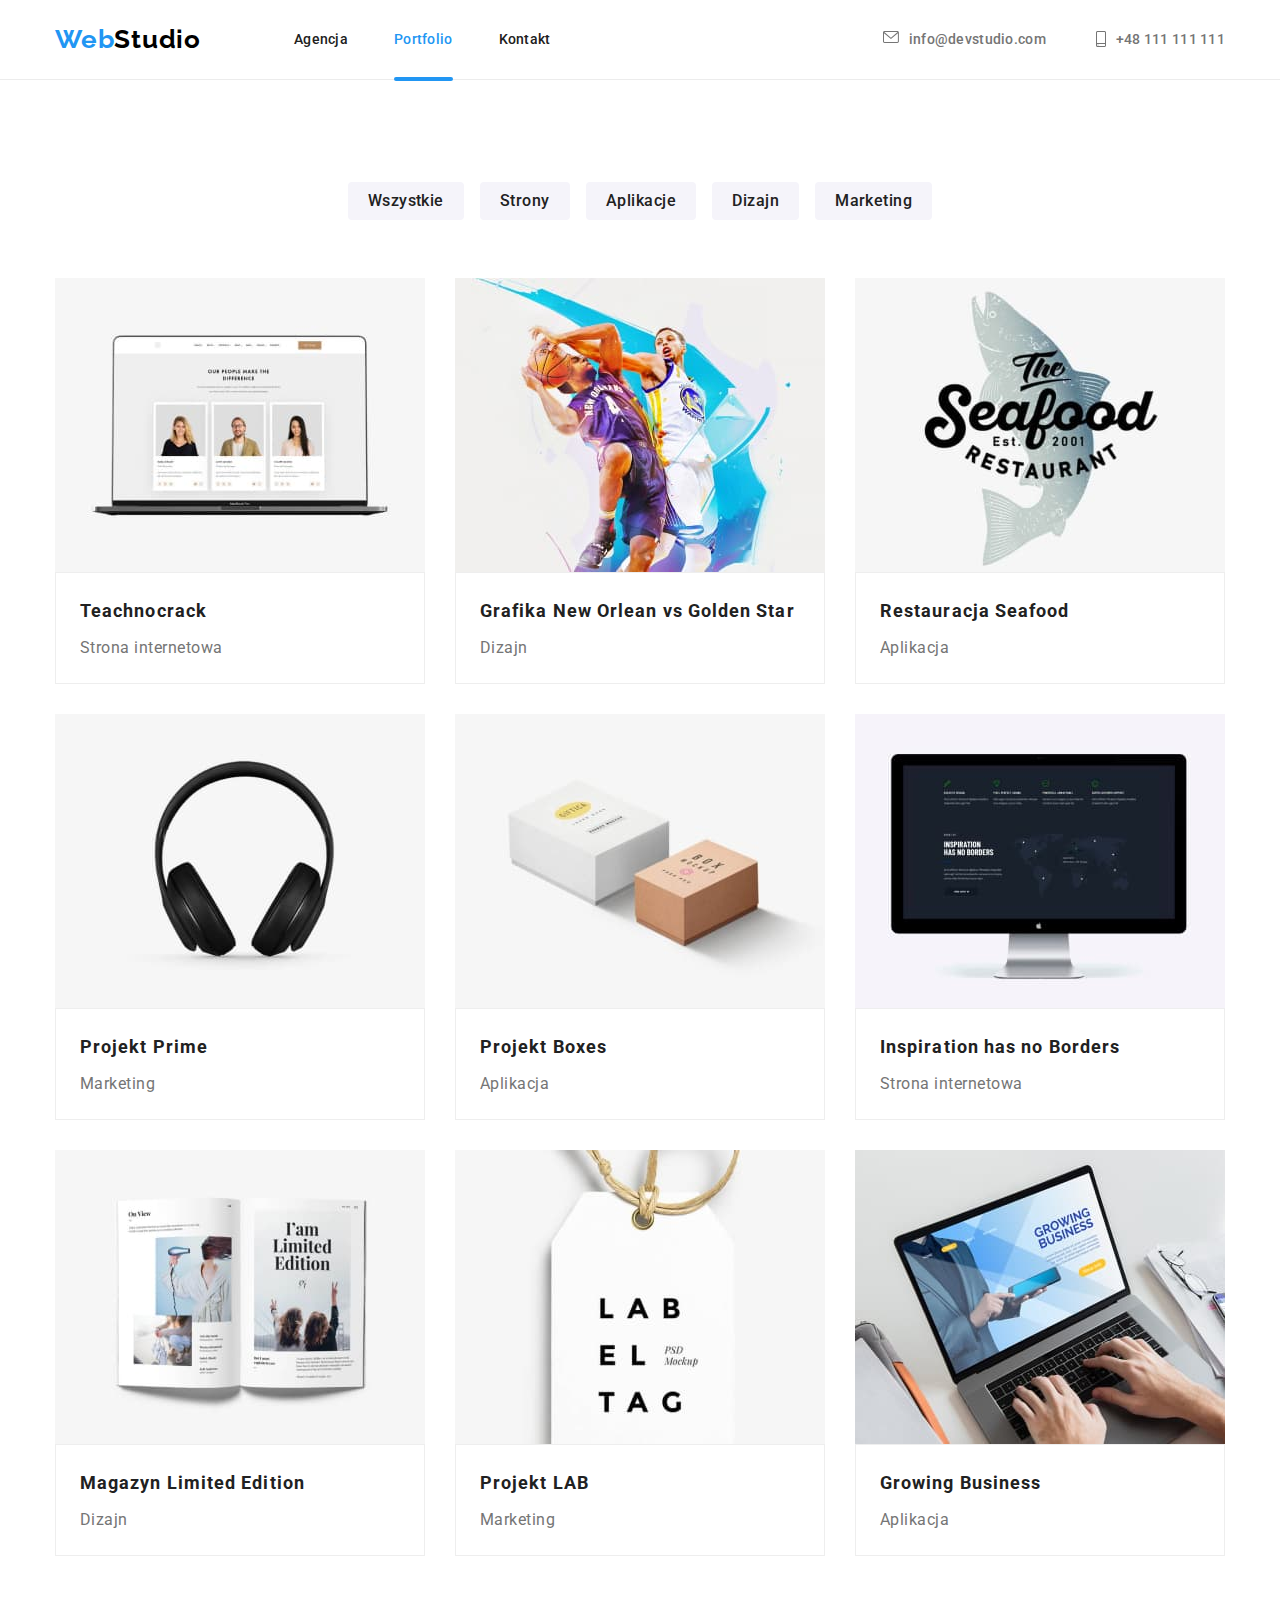
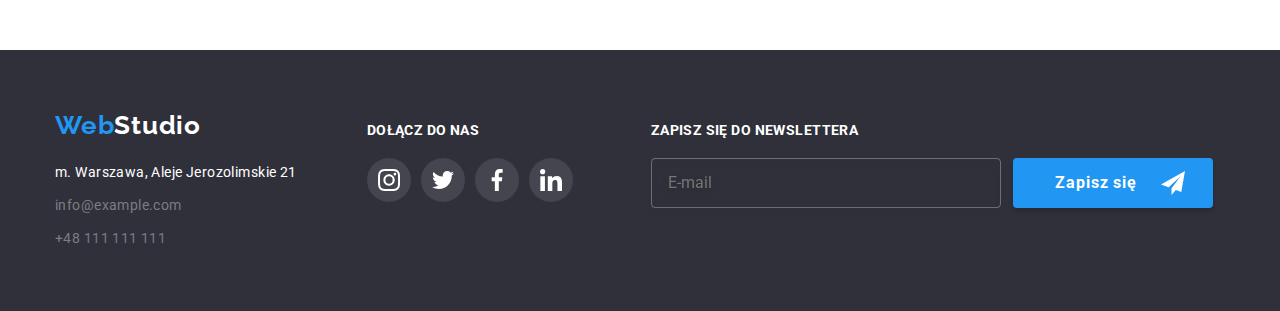
==== portfolio.html @ 4f7652ac "start" ====
<!DOCTYPE html>
<html lang="en">
	<head>
		<meta charset="UTF-8" />
		<meta http-equiv="X-UA-Compatible" content="IE=edge" />
		<meta name="viewport" content="width=device-width, initial-scale=1.0" />
		<link rel="preconnect" href="https://fonts.googleapis.com" />
		<link rel="preconnect" href="https://fonts.gstatic.com" crossorigin />

		<link
			rel="stylesheet"
			href="https://cdnjs.cloudflare.com/ajax/libs/modern-normalize/1.0.0/modern-normalize.min.css"
		/>
		<link
			href="https://fonts.googleapis.com/css2?family=Raleway:wght@700&family=Roboto:wght@400;500;700;900&display=swap"
			rel="stylesheet"
		/>
		<link rel="stylesheet" href="css/styles.css" />
		<title>Document</title>
	</head>
	<body>
		<header class="header_box">
			<div class="conteiner header__conteiner--flex">
				<a href="index.html" class="header__logo"><span>Web</span>Studio</a>
				<nav class="header__nav">
					<ul class="header__nav--list">
						<li>
							<a href="index.html" class="header__nav--link">Agencja</a>
						</li>
						<li>
							<a href="portfolio.html" class="header__nav--link active__page">Portfolio</a>
						</li>
						<li><a href="#" class="header__nav--link">Kontakt</a></li>
					</ul>
				</nav>
				<ul class="header__contact--list">
					<li>
						<a href="mailto:info@devstudio.com" class="header__contact--mail"
							><svg class="header__contact--mail_icon" width="16" height="12">
								<use href="./images/icons.svg#icon-envelope"></use></svg
							><span>info@devstudio.com</span></a
						>
					</li>
					<li>
						<a href="tel:+48111111111" class="header__contact--phone"
							><svg class="header__contact--phone_icon" width="10" height="16">
								<use href="./images/icons.svg#icon-smartphone"></use></svg
							><span>+48 111 111 111</span></a
						>
					</li>
				</ul>
			</div>
		</header>
		<main>
			<section class="portfolio__section section">
				<div class="conteiner">
					<ul class="portfolio__section__button--list">
						<li>
							<button type="button" class="portfolio__section--button">Wszystkie</button>
						</li>
						<li>
							<button type="button" class="portfolio__section--button">Strony</button>
						</li>
						<li>
							<button type="button" class="portfolio__section--button">Aplikacje</button>
						</li>
						<li>
							<button type="button" class="portfolio__section--button">Dizajn</button>
						</li>
						<li>
							<button type="button" class="portfolio__section--button">Marketing</button>
						</li>
					</ul>
					<ul class="portfolio__picture--list">
						<li>
							<figure class="portfolio__box--figure">
								<div class="imgg">
									<img
										src="images/portfolio-img1.jpg"
										height="294"
										width="370"
										alt="Strona internetowa na której możemy zobczyc zdjęcia trzech osób. Dwójkę dziewczyny i chłopaka"
									/>
									<div class="overlay">
										<p>
											Lorem ipsum dolor sit, amet consectetur adipisicing elit. Aut asperiores
											provident enim fugit nihil aliquid alias omnis tempore! Libero officiis
											sapiente unde officia mollitia quos recusandae ut! Veniam, velit harum.
										</p>
									</div>
								</div>
								<figcaption class="portfolio__box--figure_description">
									<h4>Teachnocrack</h4>
									<p>Strona internetowa</p>
								</figcaption>
							</figure>
						</li>
						<li>
							<figure class="portfolio__box--figure">
								<div class="imgg">
									<img
										src="images/portfolio-img2.jpg"
										height="294"
										width="370"
										alt="Dwuch zawodników NBA walczy o piłkę"
									/>
									<div class="overlay">
										<p>
											Lorem ipsum dolor sit, amet consectetur adipisicing elit. Aut asperiores
											provident enim fugit nihil aliquid alias omnis tempore! Libero officiis
											sapiente unde officia mollitia quos recusandae ut! Veniam, velit harum.
										</p>
									</div>
								</div>
								<figcaption class="portfolio__box--figure_description">
									<h4>Grafika New Orlean vs Golden Star</h4>
									<p>Dizajn</p>
								</figcaption>
							</figure>
						</li>
						<li>
							<figure class="portfolio__box--figure">
								<div class="imgg">
									<img
										src="images/portfolio-img3.jpg"
										height="294"
										width="370"
										alt="Logo The Seafood Restaurant na którym widziemy rybę"
									/>
									<div class="overlay">
										<p>
											Lorem ipsum dolor sit, amet consectetur adipisicing elit. Aut asperiores
											provident enim fugit nihil aliquid alias omnis tempore! Libero officiis
											sapiente unde officia mollitia quos recusandae ut! Veniam, velit harum.
										</p>
									</div>
								</div>
								<figcaption class="portfolio__box--figure_description">
									<h4>Restauracja Seafood</h4>
									<p>Aplikacja</p>
								</figcaption>
							</figure>
						</li>
						<li>
							<figure class="portfolio__box--figure">
								<div class="imgg">
									<img
										src="images/portfolio-img4.jpg"
										height="294"
										width="370"
										alt="Słuchawki nauszne koloru czarnego"
									/>
									<div class="overlay">
										<p>
											Lorem ipsum dolor sit, amet consectetur adipisicing elit. Aut asperiores
											provident enim fugit nihil aliquid alias omnis tempore! Libero officiis
											sapiente unde officia mollitia quos recusandae ut! Veniam, velit harum.
										</p>
									</div>
								</div>
								<figcaption class="portfolio__box--figure_description">
									<h4>Projekt Prime</h4>
									<p>Marketing</p>
								</figcaption>
							</figure>
						</li>
						<li>
							<figure class="portfolio__box--figure">
								<div class="imgg">
									<img
										src="images/portfolio-img5.jpg"
										height="294"
										width="370"
										alt="Dwa pudełka, jedno białe i większe drugie brązowe mniejsze"
									/>
									<div class="overlay">
										<p>
											Lorem ipsum dolor sit, amet consectetur adipisicing elit. Aut asperiores
											provident enim fugit nihil aliquid alias omnis tempore! Libero officiis
											sapiente unde officia mollitia quos recusandae ut! Veniam, velit harum.
										</p>
									</div>
								</div>
								<figcaption class="portfolio__box--figure_description">
									<h4>Projekt Boxes</h4>
									<p>Aplikacja</p>
								</figcaption>
							</figure>
						</li>
						<li>
							<figure class="portfolio__box--figure">
								<div class="imgg">
									<img
										src="images/portfolio-img6.jpg"
										height="294"
										width="370"
										alt="Monitor na którym widzimy wyświetloną stronę internetową "
									/>
									<div class="overlay">
										<p>
											Lorem ipsum dolor sit, amet consectetur adipisicing elit. Aut asperiores
											provident enim fugit nihil aliquid alias omnis tempore! Libero officiis
											sapiente unde officia mollitia quos recusandae ut! Veniam, velit harum.
										</p>
									</div>
								</div>
								<figcaption class="portfolio__box--figure_description">
									<h4>Inspiration has no Borders</h4>
									<p>Strona internetowa</p>
								</figcaption>
							</figure>
						</li>
						<li>
							<figure class="portfolio__box--figure">
								<div class="imgg">
									<img
										src="images/portfolio-img7.jpg"
										height="294"
										width="370"
										alt="Magazyn Limit Edition "
									/>
									<div class="overlay">
										<p>
											Lorem ipsum dolor sit, amet consectetur adipisicing elit. Aut asperiores
											provident enim fugit nihil aliquid alias omnis tempore! Libero officiis
											sapiente unde officia mollitia quos recusandae ut! Veniam, velit harum.
										</p>
									</div>
								</div>
								<figcaption class="portfolio__box--figure_description">
									<h4>Magazyn Limited Edition</h4>
									<p>Dizajn</p>
								</figcaption>
							</figure>
						</li>
						<li>
							<figure class="portfolio__box--figure">
								<div class="imgg">
									<img
										src="images/portfolio-img8.jpg"
										height="294"
										width="370"
										alt="Pszywieszka koloru białego z napisem L A B E L T A G"
									/>
									<div class="overlay">
										<p>
											Lorem ipsum dolor sit, amet consectetur adipisicing elit. Aut asperiores
											provident enim fugit nihil aliquid alias omnis tempore! Libero officiis
											sapiente unde officia mollitia quos recusandae ut! Veniam, velit harum.
										</p>
									</div>
								</div>
								<figcaption class="portfolio__box--figure_description">
									<h4>Projekt LAB</h4>
									<p>Marketing</p>
								</figcaption>
							</figure>
						</li>
						<li>
							<figure class="portfolio__box--figure">
								<div class="imgg">
									<img
										src="images/portfolio-img9.jpg"
										height="294"
										width="370"
										alt="Laptop z wyswietloną stroną GROWING BUSINESS"
									/>
									<div class="overlay">
										<p>
											Lorem ipsum dolor sit, amet consectetur adipisicing elit. Aut asperiores
											provident enim fugit nihil aliquid alias omnis tempore! Libero officiis
											sapiente unde officia mollitia quos recusandae ut! Veniam, velit harum.
										</p>
									</div>
								</div>
								<figcaption class="portfolio__box--figure_description">
									<h4>Growing Business</h4>
									<p>Aplikacja</p>
								</figcaption>
							</figure>
						</li>
					</ul>
				</div>
			</section>
		</main>
		<footer class="footer--box">
			<div class="conteiner footer_flex">
				<div>
					<h3 class="footer--heading"><span>Web</span>Studio</h3>
					<address class="footer--address">m. Warszawa, Aleje Jerozolimskie 21</address>
					<ul class="footer--list">
						<li>
							<a href="mailto:info@example.com" class="footer__contact--mail">info@example.com</a>
						</li>
						<li>
							<a href="tel:+48111111111" class="footer__contact--phone">+48 111 111 111</a>
						</li>
					</ul>
				</div>
				<div class="footer__social_media--box">
					<h3 class="footer__social_media--heading">Dołącz do nas</h3>
					<ul class="footer__social_media--list">
						<li>
							<a
								class="footer__social_media--link"
								href="https://www.instagram.com/"
								target="_blank"
								><svg width="44" height="44">
									<circle class="footer__social_media--circle" r="22" cx="22" cy="22" />
									<use
										class="footer__social_media--icon"
										width="22"
										height="22"
										x="11"
										y="11"
										href="./images/icons.svg#icon-instagram-2"
									></use>
								</svg>
							</a>
						</li>
						<li>
							<a class="footer__social_media--link" href="https://twitter.com/" target="_blank">
								<svg width="44" height="44">
									<circle class="footer__social_media--circle" r="22" cx="22" cy="22" />
									<use
										class="footer__social_media--icon"
										width="22"
										height="22"
										x="11"
										y="11"
										href="./images/icons.svg#icon-twitter-1"
									></use>
								</svg>
							</a>
						</li>
						<li>
							<a class="footer__social_media--link" href="https://facebook.com/" target="_blank">
								<svg width="44" height="44">
									<circle class="footer__social_media--circle" r="22" cx="22" cy="22" />
									<use
										class="footer__social_media--icon"
										width="22"
										height="22"
										x="11"
										y="11"
										href="./images/icons.svg#icon-facebook-1"
									></use>
								</svg>
							</a>
						</li>
						<li>
							<a
								class="footer__social_media--link"
								href="https://www.linkedin.com/"
								target="_blank"
							>
								<svg width="44" height="44">
									<circle class="footer__social_media--circle" r="22" cx="22" cy="22" />
									<use
										class="footer__social_media--icon"
										width="22"
										height="22"
										x="11"
										y="11"
										href="./images/icons.svg#icon-linkedin-1"
									></use>
								</svg>
							</a>
						</li>
					</ul>
				</div>
				<div class="footer__newsletter">
					<h3 class="footer__newsletter--heading">Zapisz się do newslettera</h3>
					<form class="footer__newsletter--form">
						<input
							class="footer__newsletter--email"
							type="email"
							name="email"
							placeholder="E-mail"
						/>
						<button class="footer__newsletter--button">
							<span>Zapisz się</span>
							<svg class="footer__newsletter--svg" width="24" height="24">
								<use href="./images/icons.svg#icon-send"></use>
							</svg>
						</button>
					</form>
				</div>
			</div>
		</footer>
		<script src="./js/modal.js"></script>
	</body>
</html>
---- css/styles.css ----
:root {
	--brand-color: #e5e5e5;
	--secondary-brand-color: #2f303a;

	--color-hover: #2196f3;

	--text-color: #ffffff;
	--secoundary-text-color: #212121;
	--third-text-color: #757575;
}

body {
	background-color: #fff;
	font-family: "Roboto", sans-serif;
	font-style: normal;
	font-weight: 400;
}
img {
	display: block;
}
* {
	box-sizing: border-box;
	margin: 0;
	padding: 0;
}

.conteiner {
	padding: 0 15px;
	width: 1200px;
}
.section {
	padding-top: 94px;
	padding-bottom: 94px;
}
/* Modal BOX */
.backdrop {
	position: fixed;
	top: 0px;
	left: 0px;
	width: 100%;
	height: 100%;
	background-color: rgba(0, 0, 0, 0.2);
	display: flex;
	justify-content: center;
	align-items: center;
	opacity: 1;
	transition-property: opacity, visibility;
	transition-duration: 2s;
	visibility: visible;
}
.is-hidden {
	pointer-events: none;
	visibility: hidden;
	transition-property: visibility, opacity, pointer-events;
	opacity: 0;
}
.is-hidden > div {
	transform: scale(0);
	transition-property: transform;
	transition-duration: 2s;
}
.modal {
	position: relative;
	width: 528px;
	height: 581px;
	background: #ffffff;
	box-shadow: 0px 1px 3px rgba(0, 0, 0, 0.12), 0px 1px 1px rgba(0, 0, 0, 0.14),
		0px 2px 1px rgba(0, 0, 0, 0.2);
	border-radius: 4px;
	transform: scale(1);
	opacity: 1;
	transition-property: opacity, transform;
	transition-duration: 2s;
}
.close-btn {
	top: 8px;
	right: 8px;
	position: absolute;
	width: 30px;
	height: 30px;
	box-sizing: border-box;
	background: #ffffff;
	border: 1px solid rgba(0, 0, 0, 0.1);
	border-radius: 50%;
	display: flex;
	justify-content: center;
	align-items: center;
	cursor: pointer;
}
.close-btn:hover{
	background:rgba(0, 0, 0, 0.1);
}
.close-btn:focus{
	background:rgba(0, 0, 0, 0.1);
}
.modal__box {
	position: relative;
	margin-top: 40px;
	margin-left: 40px;
	margin-right: 40px;
}
.modal__box > h3 {
	font-weight: 700;
	font-size: 20px;
	line-height: 1.15;
	text-align: center;
	letter-spacing: 0.03em;
	color: var(--secoundary-text-color);
}
.modal__box--form div {
	margin-top: 28px;
	position: relative;
}

.modal__box--form div label {
	position: absolute;
	top: -16px;
	font-size: 12px;
	line-height: 1.15;
	letter-spacing: 0.01em;
	color: var(--third-text-color);
}

.modal__box--form div svg {
	position: absolute;
	top: 11px;
	left: 13px;
	width: 18px;
	height: 18px;
	transition-duration: 250ms;
	transition-timing-function: cubic-bezier(0.4, 0, 0.2, 1);
	transition-property: fill;
}

.modal__box--form div input {
	width: 448px;
	height: 40px;
	padding-left: 40px;
	border: 1px solid rgba(33, 33, 33, 0.2);
	border-radius: 4px;
	transition-duration: 250ms;
	transition-timing-function: cubic-bezier(0.4, 0, 0.2, 1);
	transition-property: border;
}
.modal__box--form div textarea {
	width: 448px;
	height: 120px;
	border: 1px solid rgba(33, 33, 33, 0.2);
	border-radius: 4px;
	padding: 12px 16px;
	transition-duration: 250ms;
	transition-timing-function: cubic-bezier(0.4, 0, 0.2, 1);
	transition-property: border;
	resize: none;
}
.modal__box--form div textarea:hover {
	border: 1px solid var(--color-hover);
}
.modal__box--form div textarea:focus {
	border: 1px solid var(--color-hover);
}
.modal__box--form div textarea::placeholder {
	font-size: 12px;
	line-height: 1.15;
	letter-spacing: 0.01em;
	color: rgba(117, 117, 117, 0.5);
}

.modal__box--form div input:focus {
	border: 1px solid var(--color-hover);
}
.modal__box--form div input:focus + .modal__box--form-picture {
	fill: var(--color-hover);
}
.modal__box--form div input:hover {
	border: 1px solid var(--color-hover);
}
.modal__box--form div input:hover + .modal__box--form-picture {
	fill: var(--color-hover);
}
.modal__box--form button {
	margin: 30px auto 0px;

	width: 200px;
	height: 50px;
	background: var(--color-hover);
	box-shadow: 0px 4px 4px rgba(0, 0, 0, 0.15);
	border-radius: 4px;
	border: 0px;
	font-weight: 700;
	font-size: 16px;
	line-height: 1.875;
	display: flex;
	justify-content: center;
	align-items: center;
	letter-spacing: 0.06em;
	color: var(--text-color);
	cursor: pointer;
	transition-duration: 250ms;
	transition-timing-function: cubic-bezier(0.4, 0, 0.2, 1);
	transition-property: background;
}
.modal__box--form button:hover{
	background:rgba(0, 0, 0, 0.6);
}
.modal__box--form button:focus{
	background:rgba(0, 0, 0, 0.6);
}

.custom-checkbox {
	position: relative;
	display: flex;
	align-items: center;
	font-size: 14px;
	line-height: 1.71;
	letter-spacing: 0.03em;
	color: var(--third-text-color);
	margin-left: 12px;
	margin-right: 12px;
	letter-spacing: 0.03em;
	margin-top: 20px;
}
.custom-checkbox a {
	color: var(--color-hover);
	letter-spacing: 0.03em;
}
.custom-checkbox input[type="checkbox"] {
	appearance: none;
	background: #fff;
	margin: 0px;
	border: 2px solid rgba(33, 33, 33, 0.2);
	width: 16px;
	height: 16px;
	border-radius: 4px;
	margin-right: 7px;
	transition-duration: 250ms;
	transition-timing-function: cubic-bezier(0.4, 0, 0.2, 1);
	transition-property: background, border;
}
.custom-checkbox svg {
	position: absolute;
	left: 1px;
	top: 5px;
	opacity: 0;
	fill: #fff;
}
.custom-checkbox input[type="checkbox"]:checked + svg {
	opacity: 1;
}
.custom-checkbox input[type="checkbox"]:checked {
	background: var(--color-hover);
	border: 2px solid var(--color-hover);
}

/* ************************************* */
.header_box {
	background-color: #ffffff;
	display: flex;
	justify-content: center;
	height: 80px;
	border-bottom: 1px solid #ececec;
}
.header__conteiner--flex {
	display: flex;
	align-items: center;
	padding: 15px;
}

.header__logo {
	font-family: "Raleway";
	text-decoration: none;
	font-weight: 700;
	font-size: 26px;
	line-height: 1.2;
	letter-spacing: 0.03em;
	color: #000000;
	display: block;
	padding-right: 93px;
}
.header__logo span {
	color: #2196f3;
}
.header__nav--list {
	list-style: none;
	display: flex;
}

.header__nav--link {
	text-decoration: none;
	font-weight: 500;
	font-size: 14px;
	line-height: 1.15;
	letter-spacing: 0.02em;
	color: var(--secoundary-text-color);
	display: block;
	position: relative;
	transition-duration: 250ms;
	transition-timing-function: cubic-bezier(0.4, 0, 0.2, 1);
	transition-property: color;
}

.header__nav--list li:not(:last-child) {
	padding-right: 46px;
}
.header__nav--link:hover {
	color: var(--color-hover);
}
.header__nav--link:focus {
	color: var(--color-hover);
}
.active__page {
	color: var(--color-hover);
}
.active__page::after {
	position: absolute;
	content: "";
	width: 100%;
	height: 4px;
	background: var(--color-hover);
	border-radius: 2px;
	bottom: -33px;
	right: 0px;
}
.header__contact--list {
	list-style: none;
	display: flex;
	align-items: center;
	margin-left: auto;
}

.header__contact--mail {
	text-decoration: none;
	font-weight: 500;
	font-size: 14px;
	line-height: 1.15;
	letter-spacing: 0.02em;
	color: var(--third-text-color);
	fill: var(--third-text-color);
	display: block;
	display: flex;
	transition-duration: 250ms;
	transition-timing-function: cubic-bezier(0.4, 0, 0.2, 1);
	transition-property: color, fill;
}
.header__contact--phone {
	text-decoration: none;
	font-weight: 500;
	font-size: 14px;
	line-height: 1.15;
	letter-spacing: 0.02em;
	color: var(--third-text-color);
	fill: var(--third-text-color);
	display: flex;
	transition-duration: 250ms;
	transition-timing-function: cubic-bezier(0.4, 0, 0.2, 1);
	transition-property: color, fill;
}
.header__contact--phone svg:not(:last-child) {
	margin-right: 10px;
}
.header__contact--mail svg:not(:last-child) {
	margin-right: 10px;
}

.header__contact--list li:not(:last-child) {
	padding-right: 50px;
}
.header__contact--mail:hover,
.header__contact--mail:focus {
	color: var(--color-hover);
	fill: var(--color-hover);
}
.header__contact--phone:focus,
.header__contact--phone:hover {
	color: var(--color-hover);
	fill: var(--color-hover);
}

.section__effective_solutions {
	background-image: linear-gradient(0deg, rgba(47, 48, 58, 0.4) 0%, rgba(47, 48, 58, 0.4) 100%),
		url("../images/z.jpg");
	display: flex;
	height: 600px;
	justify-content: center;
	align-items: center;
	max-width: 1600px;
	background-size: auto;
	margin: 0 auto;
}

.section__effective_solutions--title {
	font-weight: 900;
	font-size: 44px;
	line-height: 1.36;
	text-align: center;
	letter-spacing: 0.06em;
	text-transform: uppercase;
	color: var(--text-color);

	width: 696px;
	height: 120px;
	margin: 0px auto 30px;
}
.section__effective_solutions--button {
	background: #2196f3;
	box-shadow: 0px 4px 4px rgba(0, 0, 0, 0.15);
	border-radius: 4px;
	border-width: 0px;
	cursor: pointer;
	font-family: "Roboto", sans-serif;

	/* text in box style */
	color: var(--text-color);
	font-weight: 700;
	font-size: 16px;
	line-height: 1.88;
	display: flex;
	align-items: center;
	text-align: center;
	letter-spacing: 0.06em;
	margin: 0 auto;
	padding: 10px 41px;

	transition-duration: 250ms;
	transition-timing-function: cubic-bezier(0.4, 0, 0.2, 1);
	transition-property: color, background;
}
.section__effective_solutions--button:hover {
	background: #ffffff;
	color: var(--secoundary-text-color);
}
.section__effective_solutions--button:focus {
	background: #ffffff;
	color: var(--secoundary-text-color);
}
.section__effective_solutions--button:active {
	/* opacity: 0.5; */
}
.section__loremipsum {
	display: flex;
	justify-content: center;
}
.section__loremipsum--list {
	list-style: none;
	display: flex;
	height: 100%;
}
.section__loremipsum--list li:not(:last-child) {
	padding-right: 30px;
}
.section__loremipsum--heading {
	font-weight: 700;
	font-size: 14px;
	line-height: 1.15;
	letter-spacing: 0.03em;
	text-transform: uppercase;
	color: var(--secoundary-text-color);
}
.section__loremipsum--paragraph {
	font-size: 14px;
	line-height: 1.71;
	letter-spacing: 0.03em;
	color: var(--third-text-color);
}
.section__loremipsum--image_box {
	background-color: #f5f4fa;
	border-radius: 4px;
	margin-bottom: 30px;
}
.section__loremipsum--list svg {
	margin: 25px 100px;
}
.section__job {
	display: flex;
	padding-top: 0px;
	height: 100%;
	justify-content: center;
}
.section__job--list {
	list-style: none;
	display: flex;
	justify-content: space-between;
}
.section__job--list li:not(:last-child) {
	padding-right: 30px;
}
.section__job--list_item {
	position: relative;
}
.section__job--item_box {
	position: absolute;
	bottom: 0px;
	width: 370px;
	height: 70px;
	background: rgba(47, 48, 58, 0.8);
	font-weight: 700;
	font-size: 14px;
	line-height: 1, 15;
	text-align: center;
	letter-spacing: 0.03em;
	text-transform: uppercase;
	color: var(--text-color);
	display: flex;
	justify-content: center;
	align-items: center;
}
.section__job--heading {
	font-weight: 700;
	font-size: 36px;
	line-height: 1.16;
	text-align: center;
	letter-spacing: 0.03em;
	color: var(--secoundary-text-color);
	padding-bottom: 50px;
}
.section__team {
	background-color: #f5f4fa;
	display: flex;
	justify-content: center;
}
.section__team--list > li:not(:last-child) {
	padding-right: 30px;
}
.section__team--list {
	list-style: none;
	display: flex;
	justify-content: space-between;
}
.section__team--heading {
	font-weight: 700;
	font-size: 36px;
	line-height: 1.16;
	text-align: center;
	letter-spacing: 0.03em;
	color: var(--secoundary-text-color);
	padding-bottom: 50px;
}
.section__team--figure {
	background: #ffffff;
	/* material shadow v1 */
	box-shadow: 0px 1px 3px rgba(0, 0, 0, 0.12), 0px 1px 1px rgba(0, 0, 0, 0.14),
		0px 2px 1px rgba(0, 0, 0, 0.2);
	border-radius: 0px 0px 4px 4px;
	justify-content: center;
}

.section__team--figure_description {
	font-size: 16px;
	line-height: 1.18;
	text-align: center;
	letter-spacing: 0.03em;
}
.section__team--figure_description h4 {
	font-weight: 500;
	color: var(--secoundary-text-color);
	padding-top: 30px;
	padding-bottom: 10px;
}
.section__team--figure_description p {
	color: var(--third-text-color);
	margin-bottom: 16px;
}
.section__team--social_media {
	display: flex;
	justify-content: space-between;
	list-style: none;
	padding: 0px 32px 30px;
}
.section__team--social_media_link svg circle {
	transition-duration: 250ms;
	transition-timing-function: cubic-bezier(0.4, 0, 0.2, 1);
	transition-property: fill;
}
.section__team--social_media_link svg use {
	transition-duration: 250ms;
	transition-timing-function: cubic-bezier(0.4, 0, 0.2, 1);
	transition-property: fill;
}
.section__team--social_media_link:hover svg circle {
	fill: var(--color-hover);
}
.section__team--social_media_link:focus svg circle {
	fill: var(--color-hover);
}
.section__team--social_media_link:hover svg use {
	fill: var(--text-color);
}
.section__team--social_media_link:focus svg use {
	fill: var(--text-color);
}
.section__team--social_media_circle {
	fill: #ffffff;
}
.section__team--social_media_icon {
	fill: #afb1b8;
}
.section__customers {
	display: flex;
	justify-content: center;
}
.section__customers--img {
	width: 172px;
	height: 92px;
	fill: #afb1b8;
	border: 1px solid #afb1b8;
	border-radius: 4px;
	display: flex;
	justify-content: center;
	align-items: center;
	transition-duration: 250ms;
	transition-timing-function: cubic-bezier(0.4, 0, 0.2, 1);
	transition-property: border, border-radius, fill;
}
.section__customers--img:hover {
	border: 1px solid var(--color-hover);
	border-radius: 4px;
	fill: var(--color-hover);
}

.section__customers--img:focus {
	border: 1px solid var(--color-hover);
	border-radius: 4px;
	fill: var(--color-hover);
}
.section__customers--list_item:not(:last-child) {
	margin-right: 26px;
}

.section__customers--heading {
	font-weight: 700;
	font-size: 36px;
	line-height: 1.16;
	text-align: center;
	letter-spacing: 0.03em;
	margin-bottom: 50px;
}
.section__customers--list {
	list-style: none;
	display: flex;
	justify-content: space-between;
}
.footer--box {
	background-color: var(--secondary-brand-color);
	display: flex;
	justify-content: center;
	padding: 60px 0 60px;
}
.footer--heading {
	font-family: "Raleway";
	font-weight: 700;
	font-size: 26px;
	line-height: 1.2;
	letter-spacing: 0.03em;
	color: #ffffff;
	padding-bottom: 20px;
}
.footer--heading span {
	color: #2196f3;
}
.footer--address {
	font-size: 14px;
	line-height: 1.71;
	letter-spacing: 0.03em;
	color: #ffffff;
	padding-bottom: 9px;
	font-style: normal;
}
.footer--list {
	list-style: none;
}
.footer--list li:not(:last-child) {
	padding-bottom: 9px;
}
.footer__contact--mail,
.footer__contact--phone {
	text-decoration: none;
	font-size: 14px;
	line-height: 1.71;
	letter-spacing: 0.03em;
	color: #ffffff60;
	transition-duration: 250ms;
	transition-timing-function: cubic-bezier(0.4, 0, 0.2, 1);
	transition-property: color;
}
.footer__contact--mail:hover,
.footer__contact--phone:hover {
	color: var(--color-hover);
}
.footer__contact--mail:focus,
.footer__contact--phone:focus {
	color: var(--color-hover);
}
.footer__social_media--box {
	width: 206px;
	height: 80px;

	margin-left: 70px;
}
.footer__social_media--heading {
	font-weight: 700;
	font-size: 14px;
	line-height: 1, 15;
	letter-spacing: 0.03em;
	text-transform: uppercase;
	color: var(--text-color);
	margin-top: 12px;
	margin-bottom: 20px;
}
.footer__social_media--list {
	display: flex;
	justify-content: space-between;
	list-style: none;
}

.footer__social_media--link svg circle {
	transition-duration: 250ms;
	transition-timing-function: cubic-bezier(0.4, 0, 0.2, 1);
	transition-property: fill;
}
.footer__social_media--link:hover svg circle {
	fill: var(--color-hover);
}
.footer__social_media--link:focus svg circle {
	fill: var(--color-hover);
}
.footer__social_media--circle {
	fill: #ffffff1a;
}
.footer__social_media--icon {
	fill: #ffffff;
}
.portfolio__section {
	display: flex;
	justify-content: center;
}
.footer__newsletter {
	margin-left: 78px;
}
.footer__newsletter--heading {
	font-weight: 700;
	font-size: 14px;
	line-height: 1.15;
	letter-spacing: 0.03em;
	text-transform: uppercase;
	color: var(--text-color);
	margin-top: 12px;
	margin-bottom: 20px;
}
.footer__newsletter--form {
	height: 50px;
	display: flex;
	justify-content: center;
	align-items: center;
}
.footer__newsletter--email {
	width: 350px;
	height: auto;
	border: 1px solid rgba(255, 255, 255, 0.3);
	filter: drop-shadow(0px 4px 4px rgba(0, 0, 0, 0.15));
	border-radius: 4px;
	background-color: transparent;
	color: var(--text-color);
	padding: 15px 16px;
	margin-right: 12px;
}
.footer__newsletter--email:hover{
	border: 1px solid var(--color-hover);
}
.footer__newsletter--email:focus{
	border: 1px solid var(--color-hover);
}
.footer__newsletter--button {
	width: 200px;
	height: 50px;
	background: #2196f3;
	box-shadow: 0px 4px 4px rgba(0, 0, 0, 0.15);
	border-radius: 4px;
	font-weight: 700;
	font-size: 16px;
	line-height: 1.87;
	align-items: center;
	text-align: center;
	letter-spacing: 0.06em;
	color: var(--text-color);
	border-width: 0px;
	display: flex;
	align-items: center;
	transition-duration: 250ms;
	transition-timing-function: cubic-bezier(0.4, 0, 0.2, 1);
	transition-property: color, background;
	cursor: pointer;
}
.footer__newsletter--button:hover {
	background: #ffffff;
	color: var(--secoundary-text-color);
}
.footer__newsletter--button:hover svg {
	fill: var(--secoundary-text-color);
}
.footer__newsletter--button:focus {
	background: #ffffff;
	color: var(--secoundary-text-color);
}
.footer__newsletter--button:focus svg {
	fill: var(--secoundary-text-color);
}
.footer__newsletter--button span {
	height: 24px;
	justify-content: center;
	align-items: center;
	display: flex;
	margin-left: 42px;
	font-size: 16px;
	line-height: 1.87;
	letter-spacing: 0.06em;
}
.footer__newsletter--svg {
	fill: #fff;
	margin: auto 0 auto 24px;
	transition-duration: 250ms;
	transition-timing-function: cubic-bezier(0.4, 0, 0.2, 1);
	transition-property: fill;
}

.portfolio__section__button--list {
	display: flex;
	list-style: none;
	justify-content: center;
	padding-bottom: 50px;
}
.portfolio__section--button {
	font-weight: 500;
	font-size: 16px;
	line-height: 1.61;
	text-align: center;
	letter-spacing: 0.03em;
	color: var(--secoundary-text-color);
	background: #f5f4fa;
	border-width: 0px;
	cursor: pointer;
	font-family: "Roboto", sans-serif;
	padding: 6px 20px;
	margin: 8px;
	border-radius: 4px;
	transition-duration: 250ms;
	transition-timing-function: cubic-bezier(0.4, 0, 0.2, 1);
	transition-property: background, color, box-shadow;
}

.portfolio__section--button:hover {
	background: var(--color-hover);
	color: var(--text-color);
	box-shadow: 0px 3px 1px rgba(0, 0, 0, 0.1), 0px 1px 2px rgba(0, 0, 0, 0.08),
		0px 2px 2px rgba(0, 0, 0, 0.12);
}
.portfolio__section--button:focus {
	background: var(--color-hover);
	color: var(--text-color);
	box-shadow: 0px 3px 1px rgba(0, 0, 0, 0.1), 0px 1px 2px rgba(0, 0, 0, 0.08),
		0px 2px 2px rgba(0, 0, 0, 0.12);
}
.portfolio__picture--list {
	list-style: none;
	display: flex;
	flex-wrap: wrap;
	gap: 30px;
	justify-content: center;
}
.portfolio__box--figure {
	background: #ffffff;
	/* border: 1px solid #eeeeee; */
	transition-duration: 250ms;
	transition-timing-function: cubic-bezier(0.4, 0, 0.2, 1);
	transition-property: box-shadow, cursor;
}
.portfolio__box--figure > .imgg {
	position: relative;
	overflow: hidden;
}
.portfolio__box--figure .overlay {
	height: 294px;
	width: 370px;
	padding: 24px;
	position: absolute;
	top: 0px;
	left: 0px;
	background-color: var(--color-hover);
	transform: translateY(150%);
	transition-property: transform;
	transition-duration: 250ms;
}
.portfolio__box--figure p {
	font-size: 18px;
	line-height: 1.56;
	letter-spacing: 0.03em;
	color: var(--text-color);
}
.portfolio__box--figure:hover {
	box-shadow: 0px 1px 1px rgba(0, 0, 0, 0.12), 0px 4px 4px rgba(0, 0, 0, 0.06),
		1px 4px 6px rgba(0, 0, 0, 0.16);
	cursor: pointer;
}
.portfolio__box--figure:focus {
	box-shadow: 0px 1px 1px rgba(0, 0, 0, 0.12), 0px 4px 4px rgba(0, 0, 0, 0.06),
		1px 4px 6px rgba(0, 0, 0, 0.16);
	cursor: pointer;
}

.portfolio__box--figure:hover .overlay {
	transform: translateY(0);
}
.portfolio__box--figure:focus .overlay {
	transform: translateY(0);
}

.portfolio__box--figure_description {
	border: 1px solid #eeeeee;
}
.portfolio__box--figure_description h4 {
	font-weight: 700;
	font-size: 18px;
	line-height: 2;
	letter-spacing: 0.06em;
	color: var(--secoundary-text-color);
	padding: 20px 24px 2px;
}
.portfolio__box--figure_description p {
	font-size: 16px;
	line-height: 1.88;
	letter-spacing: 0.03em;
	color: var(--third-text-color);
	padding: 2px 24px 20px;
}

.footer_flex {
	display: flex;
}
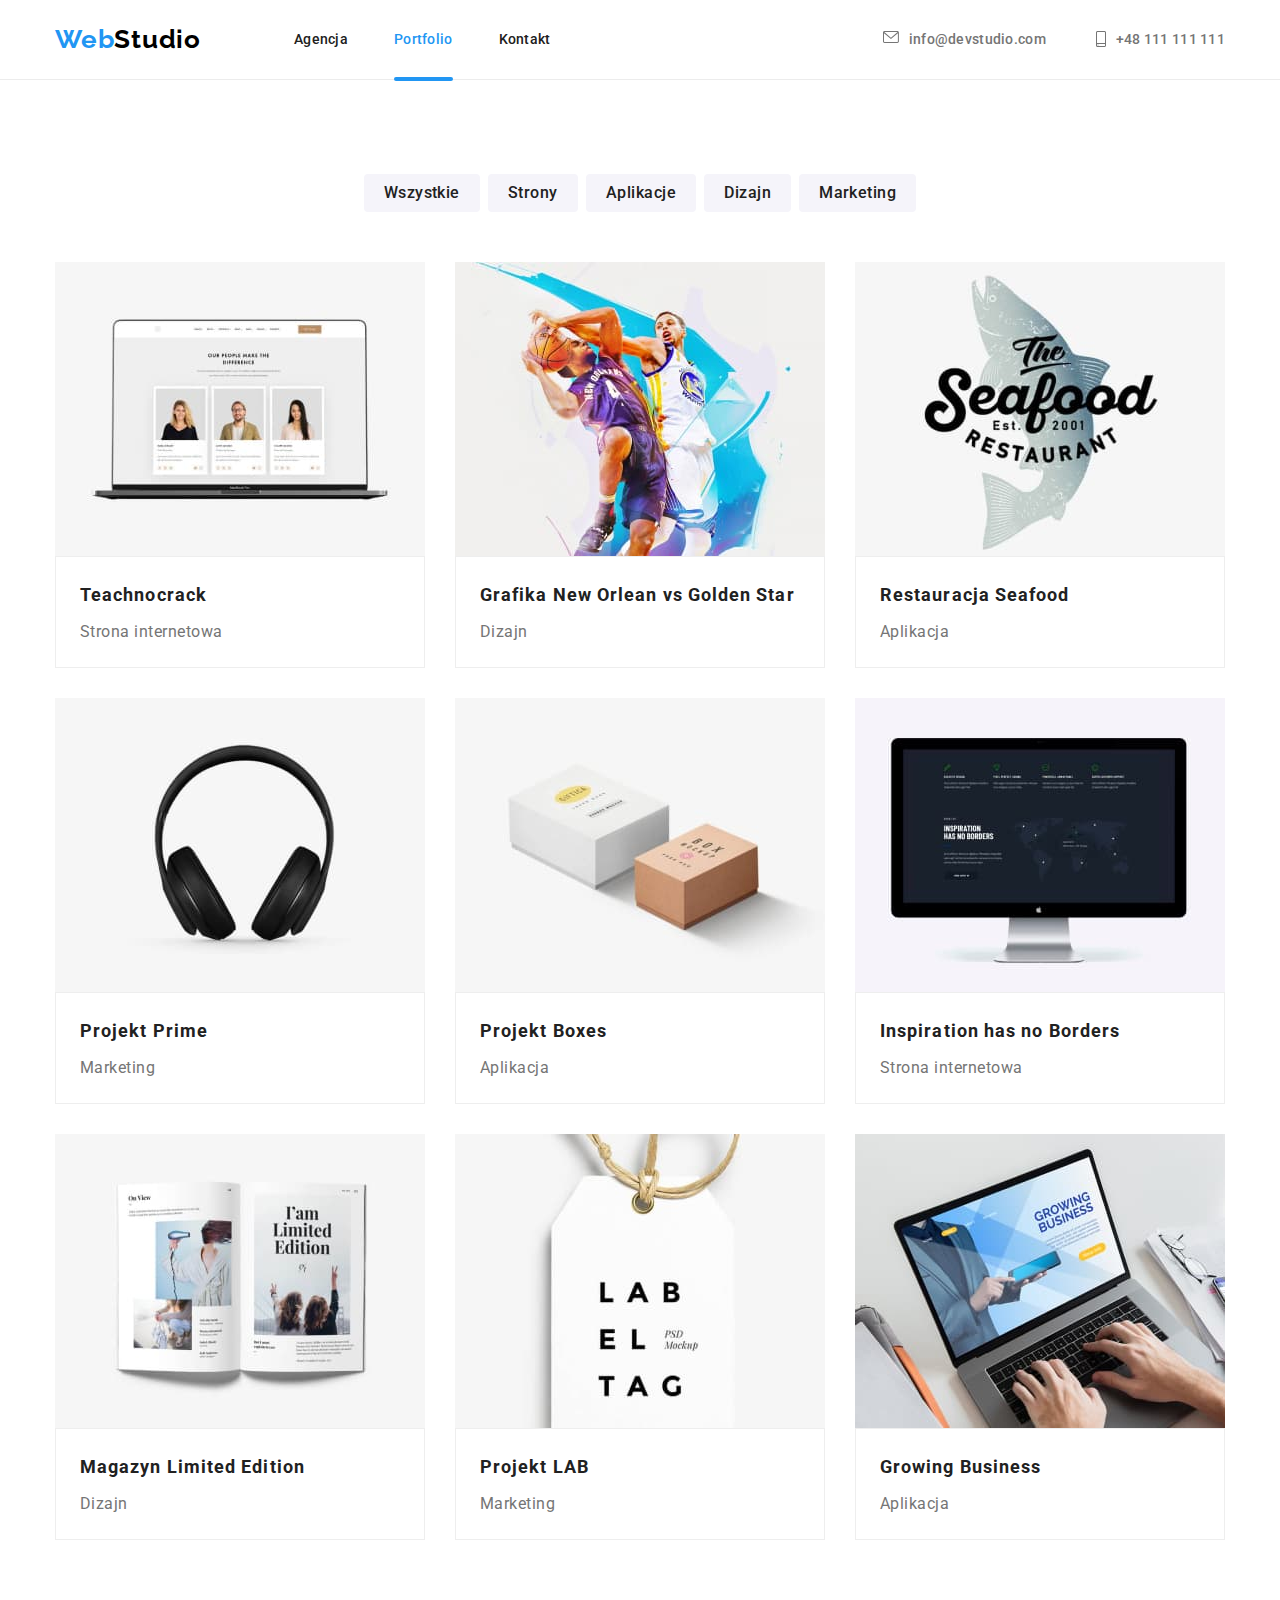
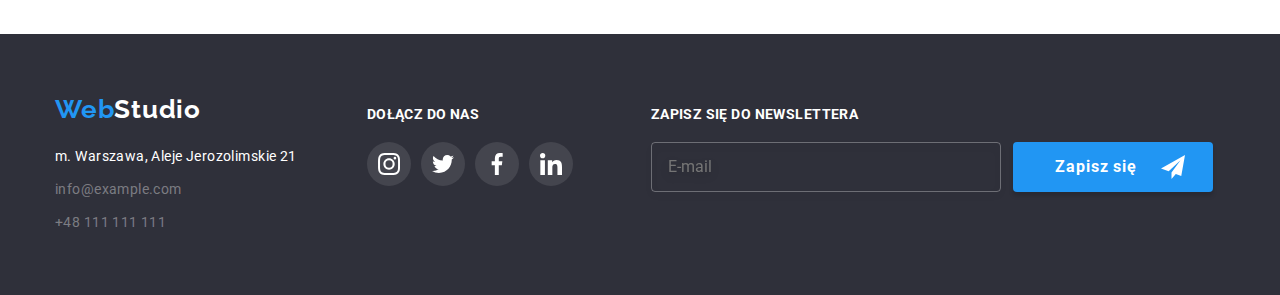
==== commit e68676d3: "1st try" ====
--- a/portfolio.html
+++ b/portfolio.html
@@ -15,35 +15,37 @@
 			href="https://fonts.googleapis.com/css2?family=Raleway:wght@700&family=Roboto:wght@400;500;700;900&display=swap"
 			rel="stylesheet"
 		/>
-		<link rel="stylesheet" href="css/styles.css" />
+		<link rel="stylesheet" href="css/main.min.css" />
 		<title>Document</title>
 	</head>
 	<body>
-		<header class="header_box">
-			<div class="conteiner header__conteiner--flex">
-				<a href="index.html" class="header__logo"><span>Web</span>Studio</a>
-				<nav class="header__nav">
-					<ul class="header__nav--list">
-						<li>
-							<a href="index.html" class="header__nav--link">Agencja</a>
-						</li>
-						<li>
-							<a href="portfolio.html" class="header__nav--link active__page">Portfolio</a>
-						</li>
-						<li><a href="#" class="header__nav--link">Kontakt</a></li>
+		<header class="header">
+			<div class="conteiner header--flex">
+				<a href="index.html" class="logo logo--padding-r"
+					>Web<span class="logo--color1">Studio</span></a
+				>
+				<nav class="nav">
+					<ul class="nav-list">
+						<li class="nav-list__item">
+							<a href="index.html" class="nav-list__link">Agencja</a>
+						</li>
+						<li class="nav-list__item">
+							<a href="portfolio.html" class="nav-list__link active__page">Portfolio</a>
+						</li>
+						<li class="nav-list__item"><a href="#" class="nav-list__link">Kontakt</a></li>
 					</ul>
 				</nav>
-				<ul class="header__contact--list">
+				<ul class="contact-head">
 					<li>
-						<a href="mailto:info@devstudio.com" class="header__contact--mail"
-							><svg class="header__contact--mail_icon" width="16" height="12">
+						<a href="mailto:info@devstudio.com" class="contact-head__mail"
+							><svg class="contact-head__mail_icon" width="16" height="12">
 								<use href="./images/icons.svg#icon-envelope"></use></svg
 							><span>info@devstudio.com</span></a
 						>
 					</li>
 					<li>
-						<a href="tel:+48111111111" class="header__contact--phone"
-							><svg class="header__contact--phone_icon" width="10" height="16">
+						<a href="tel:+48111111111" class="contact-head__phone"
+							><svg class="contact-head__phone_icon" width="10" height="16">
 								<use href="./images/icons.svg#icon-smartphone"></use></svg
 							><span>+48 111 111 111</span></a
 						>
@@ -52,230 +54,230 @@
 			</div>
 		</header>
 		<main>
-			<section class="portfolio__section section">
+			<section class="section portfolio-section">
 				<div class="conteiner">
-					<ul class="portfolio__section__button--list">
-						<li>
-							<button type="button" class="portfolio__section--button">Wszystkie</button>
-						</li>
-						<li>
-							<button type="button" class="portfolio__section--button">Strony</button>
-						</li>
-						<li>
-							<button type="button" class="portfolio__section--button">Aplikacje</button>
-						</li>
-						<li>
-							<button type="button" class="portfolio__section--button">Dizajn</button>
-						</li>
-						<li>
-							<button type="button" class="portfolio__section--button">Marketing</button>
-						</li>
-					</ul>
-					<ul class="portfolio__picture--list">
-						<li>
-							<figure class="portfolio__box--figure">
-								<div class="imgg">
+					<ul class="list portfolio-buttonlist">
+						<li>
+							<button type="button" class="portfolio-buttonlist__item">Wszystkie</button>
+						</li>
+						<li>
+							<button type="button" class="portfolio-buttonlist__item">Strony</button>
+						</li>
+						<li>
+							<button type="button" class="portfolio-buttonlist__item">Aplikacje</button>
+						</li>
+						<li>
+							<button type="button" class="portfolio-buttonlist__item">Dizajn</button>
+						</li>
+						<li>
+							<button type="button" class="portfolio-buttonlist__item">Marketing</button>
+						</li>
+					</ul>
+					<ul class="list portfolio-picturelist">
+						<li>
+							<figure class="project">
+								<div class="project__box">
 									<img
 										src="images/portfolio-img1.jpg"
 										height="294"
 										width="370"
 										alt="Strona internetowa na której możemy zobczyc zdjęcia trzech osób. Dwójkę dziewczyny i chłopaka"
 									/>
-									<div class="overlay">
-										<p>
-											Lorem ipsum dolor sit, amet consectetur adipisicing elit. Aut asperiores
-											provident enim fugit nihil aliquid alias omnis tempore! Libero officiis
-											sapiente unde officia mollitia quos recusandae ut! Veniam, velit harum.
-										</p>
-									</div>
-								</div>
-								<figcaption class="portfolio__box--figure_description">
-									<h4>Teachnocrack</h4>
-									<p>Strona internetowa</p>
-								</figcaption>
-							</figure>
-						</li>
-						<li>
-							<figure class="portfolio__box--figure">
-								<div class="imgg">
+									<div class="project__overlay">
+										<p class="project__text">
+											Lorem ipsum dolor sit, amet consectetur adipisicing elit. Aut asperiores
+											provident enim fugit nihil aliquid alias omnis tempore! Libero officiis
+											sapiente unde officia mollitia quos recusandae ut! Veniam, velit harum.
+										</p>
+									</div>
+								</div>
+								<figcaption class="project-description">
+									<h4 class="project-description__title">Teachnocrack</h4>
+									<p class="project-description__type">Strona internetowa</p>
+								</figcaption>
+							</figure>
+						</li>
+						<li>
+							<figure class="project">
+								<div class="project__box">
 									<img
 										src="images/portfolio-img2.jpg"
 										height="294"
 										width="370"
 										alt="Dwuch zawodników NBA walczy o piłkę"
 									/>
-									<div class="overlay">
-										<p>
-											Lorem ipsum dolor sit, amet consectetur adipisicing elit. Aut asperiores
-											provident enim fugit nihil aliquid alias omnis tempore! Libero officiis
-											sapiente unde officia mollitia quos recusandae ut! Veniam, velit harum.
-										</p>
-									</div>
-								</div>
-								<figcaption class="portfolio__box--figure_description">
-									<h4>Grafika New Orlean vs Golden Star</h4>
-									<p>Dizajn</p>
-								</figcaption>
-							</figure>
-						</li>
-						<li>
-							<figure class="portfolio__box--figure">
-								<div class="imgg">
+									<div class="project__overlay">
+										<p class="project__text">
+											Lorem ipsum dolor sit, amet consectetur adipisicing elit. Aut asperiores
+											provident enim fugit nihil aliquid alias omnis tempore! Libero officiis
+											sapiente unde officia mollitia quos recusandae ut! Veniam, velit harum.
+										</p>
+									</div>
+								</div>
+								<figcaption class="project-description">
+									<h4 class="project-description__title">Grafika New Orlean vs Golden Star</h4>
+									<p class="project-description__type">Dizajn</p>
+								</figcaption>
+							</figure>
+						</li>
+						<li>
+							<figure class="project">
+								<div class="project__box">
 									<img
 										src="images/portfolio-img3.jpg"
 										height="294"
 										width="370"
 										alt="Logo The Seafood Restaurant na którym widziemy rybę"
 									/>
-									<div class="overlay">
-										<p>
-											Lorem ipsum dolor sit, amet consectetur adipisicing elit. Aut asperiores
-											provident enim fugit nihil aliquid alias omnis tempore! Libero officiis
-											sapiente unde officia mollitia quos recusandae ut! Veniam, velit harum.
-										</p>
-									</div>
-								</div>
-								<figcaption class="portfolio__box--figure_description">
-									<h4>Restauracja Seafood</h4>
-									<p>Aplikacja</p>
-								</figcaption>
-							</figure>
-						</li>
-						<li>
-							<figure class="portfolio__box--figure">
-								<div class="imgg">
+									<div class="project__overlay">
+										<p class="project__text">
+											Lorem ipsum dolor sit, amet consectetur adipisicing elit. Aut asperiores
+											provident enim fugit nihil aliquid alias omnis tempore! Libero officiis
+											sapiente unde officia mollitia quos recusandae ut! Veniam, velit harum.
+										</p>
+									</div>
+								</div>
+								<figcaption class="project-description">
+									<h4 class="project-description__title">Restauracja Seafood</h4>
+									<p class="project-description__type">Aplikacja</p>
+								</figcaption>
+							</figure>
+						</li>
+						<li>
+							<figure class="project">
+								<div class="project__box">
 									<img
 										src="images/portfolio-img4.jpg"
 										height="294"
 										width="370"
 										alt="Słuchawki nauszne koloru czarnego"
 									/>
-									<div class="overlay">
-										<p>
-											Lorem ipsum dolor sit, amet consectetur adipisicing elit. Aut asperiores
-											provident enim fugit nihil aliquid alias omnis tempore! Libero officiis
-											sapiente unde officia mollitia quos recusandae ut! Veniam, velit harum.
-										</p>
-									</div>
-								</div>
-								<figcaption class="portfolio__box--figure_description">
-									<h4>Projekt Prime</h4>
-									<p>Marketing</p>
-								</figcaption>
-							</figure>
-						</li>
-						<li>
-							<figure class="portfolio__box--figure">
-								<div class="imgg">
+									<div class="project__overlay">
+										<p class="project__text">
+											Lorem ipsum dolor sit, amet consectetur adipisicing elit. Aut asperiores
+											provident enim fugit nihil aliquid alias omnis tempore! Libero officiis
+											sapiente unde officia mollitia quos recusandae ut! Veniam, velit harum.
+										</p>
+									</div>
+								</div>
+								<figcaption class="project-description">
+									<h4 class="project-description__title">Projekt Prime</h4>
+									<p class="project-description__type">Marketing</p>
+								</figcaption>
+							</figure>
+						</li>
+						<li>
+							<figure class="project">
+								<div class="project__box">
 									<img
 										src="images/portfolio-img5.jpg"
 										height="294"
 										width="370"
 										alt="Dwa pudełka, jedno białe i większe drugie brązowe mniejsze"
 									/>
-									<div class="overlay">
-										<p>
-											Lorem ipsum dolor sit, amet consectetur adipisicing elit. Aut asperiores
-											provident enim fugit nihil aliquid alias omnis tempore! Libero officiis
-											sapiente unde officia mollitia quos recusandae ut! Veniam, velit harum.
-										</p>
-									</div>
-								</div>
-								<figcaption class="portfolio__box--figure_description">
-									<h4>Projekt Boxes</h4>
-									<p>Aplikacja</p>
-								</figcaption>
-							</figure>
-						</li>
-						<li>
-							<figure class="portfolio__box--figure">
-								<div class="imgg">
+									<div class="project__overlay">
+										<p class="project__text">
+											Lorem ipsum dolor sit, amet consectetur adipisicing elit. Aut asperiores
+											provident enim fugit nihil aliquid alias omnis tempore! Libero officiis
+											sapiente unde officia mollitia quos recusandae ut! Veniam, velit harum.
+										</p>
+									</div>
+								</div>
+								<figcaption class="project-description">
+									<h4 class="project-description__title">Projekt Boxes</h4>
+									<p class="project-description__type">Aplikacja</p>
+								</figcaption>
+							</figure>
+						</li>
+						<li>
+							<figure class="project">
+								<div class="project__box">
 									<img
 										src="images/portfolio-img6.jpg"
 										height="294"
 										width="370"
 										alt="Monitor na którym widzimy wyświetloną stronę internetową "
 									/>
-									<div class="overlay">
-										<p>
-											Lorem ipsum dolor sit, amet consectetur adipisicing elit. Aut asperiores
-											provident enim fugit nihil aliquid alias omnis tempore! Libero officiis
-											sapiente unde officia mollitia quos recusandae ut! Veniam, velit harum.
-										</p>
-									</div>
-								</div>
-								<figcaption class="portfolio__box--figure_description">
-									<h4>Inspiration has no Borders</h4>
-									<p>Strona internetowa</p>
-								</figcaption>
-							</figure>
-						</li>
-						<li>
-							<figure class="portfolio__box--figure">
-								<div class="imgg">
+									<div class="project__overlay">
+										<p class="project__text">
+											Lorem ipsum dolor sit, amet consectetur adipisicing elit. Aut asperiores
+											provident enim fugit nihil aliquid alias omnis tempore! Libero officiis
+											sapiente unde officia mollitia quos recusandae ut! Veniam, velit harum.
+										</p>
+									</div>
+								</div>
+								<figcaption class="project-description">
+									<h4 class="project-description__title">Inspiration has no Borders</h4>
+									<p class="project-description__type">Strona internetowa</p>
+								</figcaption>
+							</figure>
+						</li>
+						<li>
+							<figure class="project">
+								<div class="project__box">
 									<img
 										src="images/portfolio-img7.jpg"
 										height="294"
 										width="370"
 										alt="Magazyn Limit Edition "
 									/>
-									<div class="overlay">
-										<p>
-											Lorem ipsum dolor sit, amet consectetur adipisicing elit. Aut asperiores
-											provident enim fugit nihil aliquid alias omnis tempore! Libero officiis
-											sapiente unde officia mollitia quos recusandae ut! Veniam, velit harum.
-										</p>
-									</div>
-								</div>
-								<figcaption class="portfolio__box--figure_description">
-									<h4>Magazyn Limited Edition</h4>
-									<p>Dizajn</p>
-								</figcaption>
-							</figure>
-						</li>
-						<li>
-							<figure class="portfolio__box--figure">
-								<div class="imgg">
+									<div class="project__overlay">
+										<p class="project__text">
+											Lorem ipsum dolor sit, amet consectetur adipisicing elit. Aut asperiores
+											provident enim fugit nihil aliquid alias omnis tempore! Libero officiis
+											sapiente unde officia mollitia quos recusandae ut! Veniam, velit harum.
+										</p>
+									</div>
+								</div>
+								<figcaption class="project-description">
+									<h4 class="project-description__title">Magazyn Limited Edition</h4>
+									<p class="project-description__type">Dizajn</p>
+								</figcaption>
+							</figure>
+						</li>
+						<li>
+							<figure class="project">
+								<div class="project__box">
 									<img
 										src="images/portfolio-img8.jpg"
 										height="294"
 										width="370"
 										alt="Pszywieszka koloru białego z napisem L A B E L T A G"
 									/>
-									<div class="overlay">
-										<p>
-											Lorem ipsum dolor sit, amet consectetur adipisicing elit. Aut asperiores
-											provident enim fugit nihil aliquid alias omnis tempore! Libero officiis
-											sapiente unde officia mollitia quos recusandae ut! Veniam, velit harum.
-										</p>
-									</div>
-								</div>
-								<figcaption class="portfolio__box--figure_description">
-									<h4>Projekt LAB</h4>
-									<p>Marketing</p>
-								</figcaption>
-							</figure>
-						</li>
-						<li>
-							<figure class="portfolio__box--figure">
-								<div class="imgg">
+									<div class="project__overlay">
+										<p class="project__text">
+											Lorem ipsum dolor sit, amet consectetur adipisicing elit. Aut asperiores
+											provident enim fugit nihil aliquid alias omnis tempore! Libero officiis
+											sapiente unde officia mollitia quos recusandae ut! Veniam, velit harum.
+										</p>
+									</div>
+								</div>
+								<figcaption class="project-description">
+									<h4 class="project-description__title">Projekt LAB</h4>
+									<p class="project-description__type">Marketing</p>
+								</figcaption>
+							</figure>
+						</li>
+						<li>
+							<figure class="project">
+								<div class="project__box">
 									<img
 										src="images/portfolio-img9.jpg"
 										height="294"
 										width="370"
 										alt="Laptop z wyswietloną stroną GROWING BUSINESS"
 									/>
-									<div class="overlay">
-										<p>
-											Lorem ipsum dolor sit, amet consectetur adipisicing elit. Aut asperiores
-											provident enim fugit nihil aliquid alias omnis tempore! Libero officiis
-											sapiente unde officia mollitia quos recusandae ut! Veniam, velit harum.
-										</p>
-									</div>
-								</div>
-								<figcaption class="portfolio__box--figure_description">
-									<h4>Growing Business</h4>
-									<p>Aplikacja</p>
+									<div class="project__overlay">
+										<p class="project__text">
+											Lorem ipsum dolor sit, amet consectetur adipisicing elit. Aut asperiores
+											provident enim fugit nihil aliquid alias omnis tempore! Libero officiis
+											sapiente unde officia mollitia quos recusandae ut! Veniam, velit harum.
+										</p>
+									</div>
+								</div>
+								<figcaption class="project-description">
+									<h4 class="project-description__title">Growing Business</h4>
+									<p class="project-description__type">Aplikacja</p>
 								</figcaption>
 							</figure>
 						</li>
@@ -283,32 +285,29 @@
 				</div>
 			</section>
 		</main>
-		<footer class="footer--box">
-			<div class="conteiner footer_flex">
+		<footer class="footer">
+			<div class="conteiner footer-conteiner">
 				<div>
-					<h3 class="footer--heading"><span>Web</span>Studio</h3>
-					<address class="footer--address">m. Warszawa, Aleje Jerozolimskie 21</address>
-					<ul class="footer--list">
-						<li>
-							<a href="mailto:info@example.com" class="footer__contact--mail">info@example.com</a>
-						</li>
-						<li>
-							<a href="tel:+48111111111" class="footer__contact--phone">+48 111 111 111</a>
+					<a href="index.html" class="logo">Web<span class="logo--color2">Studio</span></a>
+					<address class="address-footer">m. Warszawa, Aleje Jerozolimskie 21</address>
+					<ul class="contact-footer">
+						<li class="contact-footer__item">
+							<a href="mailto:info@example.com" class="contact-footer__mail">info@example.com</a>
+						</li>
+						<li class="contact-footer__item">
+							<a href="tel:+48111111111" class="contact-footer__phone">+48 111 111 111</a>
 						</li>
 					</ul>
 				</div>
-				<div class="footer__social_media--box">
-					<h3 class="footer__social_media--heading">Dołącz do nas</h3>
-					<ul class="footer__social_media--list">
-						<li>
-							<a
-								class="footer__social_media--link"
-								href="https://www.instagram.com/"
-								target="_blank"
+				<div class="socialmedia-footer">
+					<h3 class="socialmedia-footer__title">Dołącz do nas</h3>
+					<ul class="socialmedia-list">
+						<li>
+							<a class="socialmedia-link" href="https://www.instagram.com/" target="_blank"
 								><svg width="44" height="44">
-									<circle class="footer__social_media--circle" r="22" cx="22" cy="22" />
+									<circle class="socialmedia-link__circle--footer" r="22" cx="22" cy="22" />
 									<use
-										class="footer__social_media--icon"
+										class="socialmedia-link__icon--footer"
 										width="22"
 										height="22"
 										x="11"
@@ -319,11 +318,11 @@
 							</a>
 						</li>
 						<li>
-							<a class="footer__social_media--link" href="https://twitter.com/" target="_blank">
+							<a class="socialmedia-link" href="https://twitter.com/" target="_blank">
 								<svg width="44" height="44">
-									<circle class="footer__social_media--circle" r="22" cx="22" cy="22" />
+									<circle class="socialmedia-link__circle--footer" r="22" cx="22" cy="22" />
 									<use
-										class="footer__social_media--icon"
+										class="socialmedia-link__icon--footer"
 										width="22"
 										height="22"
 										x="11"
@@ -334,11 +333,11 @@
 							</a>
 						</li>
 						<li>
-							<a class="footer__social_media--link" href="https://facebook.com/" target="_blank">
+							<a class="socialmedia-link" href="https://facebook.com/" target="_blank">
 								<svg width="44" height="44">
-									<circle class="footer__social_media--circle" r="22" cx="22" cy="22" />
+									<circle class="socialmedia-link__circle--footer" r="22" cx="22" cy="22" />
 									<use
-										class="footer__social_media--icon"
+										class="socialmedia-link__icon--footer"
 										width="22"
 										height="22"
 										x="11"
@@ -349,15 +348,11 @@
 							</a>
 						</li>
 						<li>
-							<a
-								class="footer__social_media--link"
-								href="https://www.linkedin.com/"
-								target="_blank"
-							>
+							<a class="socialmedia-link" href="https://www.linkedin.com/" target="_blank">
 								<svg width="44" height="44">
-									<circle class="footer__social_media--circle" r="22" cx="22" cy="22" />
+									<circle class="socialmedia-link__circle--footer" r="22" cx="22" cy="22" />
 									<use
-										class="footer__social_media--icon"
+										class="socialmedia-link__icon--footer"
 										width="22"
 										height="22"
 										x="11"
@@ -369,18 +364,13 @@
 						</li>
 					</ul>
 				</div>
-				<div class="footer__newsletter">
-					<h3 class="footer__newsletter--heading">Zapisz się do newslettera</h3>
-					<form class="footer__newsletter--form">
-						<input
-							class="footer__newsletter--email"
-							type="email"
-							name="email"
-							placeholder="E-mail"
-						/>
-						<button class="footer__newsletter--button">
-							<span>Zapisz się</span>
-							<svg class="footer__newsletter--svg" width="24" height="24">
+				<div class="newsletter">
+					<h3 class="newsletter__title">Zapisz się do newslettera</h3>
+					<form class="form-newsletter">
+						<input class="form-newsletter__input" type="email" name="email" placeholder="E-mail" />
+						<button class="button-footer">
+							<span class="button-footer__text">Zapisz się</span>
+							<svg class="button-footer__img" width="24" height="24">
 								<use href="./images/icons.svg#icon-send"></use>
 							</svg>
 						</button>
@@ -388,6 +378,5 @@
 				</div>
 			</div>
 		</footer>
-		<script src="./js/modal.js"></script>
 	</body>
 </html>
--- a/css/main.min.css
+++ b/css/main.min.css
@@ -0,0 +1 @@
+body{background-color:#fff;font-family:"Roboto",sans-serif;font-style:normal;font-weight:400}img{display:block}*{-webkit-box-sizing:border-box;box-sizing:border-box;margin:0;padding:0}.conteiner{padding:0 15px;width:1200px}.section{padding-top:94px;padding-bottom:94px}.logo{font-family:"Raleway";text-decoration:none;font-weight:700;font-size:26px;line-height:1.2;letter-spacing:.03em;color:#2196f3;display:block}.logo--padding-r{padding-right:93px}.logo--color1{color:#000}.logo--color2{color:#fff}.list{list-style:none;display:-webkit-box;display:-ms-flexbox;display:flex;gap:30px}.list__item--relative{position:relative}.header{background-color:#fff;display:-webkit-box;display:-ms-flexbox;display:flex;-webkit-box-pack:center;-ms-flex-pack:center;justify-content:center;height:80px;border-bottom:1px solid #ececec}.header--flex{display:-webkit-box;display:-ms-flexbox;display:flex;-webkit-box-align:center;-ms-flex-align:center;align-items:center;padding:15px}.nav{list-style:none;display:-webkit-box;display:-ms-flexbox;display:flex}.nav-list{list-style:none;display:-webkit-box;display:-ms-flexbox;display:flex;gap:46px}.nav-list__link{text-decoration:none;font-weight:500;font-size:14px;line-height:1.15;letter-spacing:.02em;color:#212121;display:block;position:relative;-webkit-transition-duration:250ms;transition-duration:250ms;-webkit-transition-timing-function:cubic-bezier(0.4, 0, 0.2, 1);transition-timing-function:cubic-bezier(0.4, 0, 0.2, 1);-webkit-transition-property:color;transition-property:color}.nav-list__link:hover{color:#2196f3}.nav-list__link:focus{color:#2196f3}.active__page{color:#2196f3}.active__page:after{position:absolute;content:"";width:100%;height:4px;background:#2196f3;border-radius:2px;bottom:-33px;right:0px}.contact-head{list-style:none;display:-webkit-box;display:-ms-flexbox;display:flex;-webkit-box-align:center;-ms-flex-align:center;align-items:center;margin-left:auto;gap:50px}.contact-head__mail_icon{margin-right:10px}.contact-head__mail{text-decoration:none;font-weight:500;font-size:14px;line-height:1.15;letter-spacing:.02em;color:#757575;fill:#757575;display:block;display:-webkit-box;display:-ms-flexbox;display:flex;-webkit-transition-duration:250ms;transition-duration:250ms;-webkit-transition-timing-function:cubic-bezier(0.4, 0, 0.2, 1);transition-timing-function:cubic-bezier(0.4, 0, 0.2, 1);-webkit-transition-property:color,fill;transition-property:color,fill}.contact-head__mail:hover{color:#2196f3;fill:#2196f3}.contact-head__mail:focus{color:#2196f3;fill:#2196f3}.contact-head__phone_icon{margin-right:10px}.contact-head__phone{text-decoration:none;font-weight:500;font-size:14px;line-height:1.15;letter-spacing:.02em;color:#757575;fill:#757575;display:-webkit-box;display:-ms-flexbox;display:flex;-webkit-transition-duration:250ms;transition-duration:250ms;-webkit-transition-timing-function:cubic-bezier(0.4, 0, 0.2, 1);transition-timing-function:cubic-bezier(0.4, 0, 0.2, 1);-webkit-transition-property:color,fill;transition-property:color,fill}.contact-head__phone:hover{color:#2196f3;fill:#2196f3}.contact-head__phone:focus{color:#2196f3;fill:#2196f3}.effective_solutions{background-image:-webkit-gradient(linear, left bottom, left top, from(rgba(47, 48, 58, 0.4)), to(rgba(47, 48, 58, 0.4))),url("../images/z.jpg");background-image:linear-gradient(0deg, rgba(47, 48, 58, 0.4) 0%, rgba(47, 48, 58, 0.4) 100%),url("../images/z.jpg");display:-webkit-box;display:-ms-flexbox;display:flex;height:600px;-webkit-box-pack:center;-ms-flex-pack:center;justify-content:center;-webkit-box-align:center;-ms-flex-align:center;align-items:center;max-width:1600px;background-size:auto;margin:0 auto}.effective_solutions__title{font-weight:900;font-size:44px;line-height:1.36;text-align:center;letter-spacing:.06em;text-transform:uppercase;color:#fff;width:696px;height:120px;margin:0px auto 30px}.effective_solutions__button{background:#2196f3;-webkit-box-shadow:0px 4px 4px rgba(0,0,0,.15);box-shadow:0px 4px 4px rgba(0,0,0,.15);border-radius:4px;border-width:0px;cursor:pointer;font-family:"Roboto",sans-serif;color:#fff;font-weight:700;font-size:16px;line-height:1.88;display:-webkit-box;display:-ms-flexbox;display:flex;-webkit-box-align:center;-ms-flex-align:center;align-items:center;text-align:center;letter-spacing:.06em;margin:0 auto;padding:10px 41px;-webkit-transition-duration:250ms;transition-duration:250ms;-webkit-transition-timing-function:cubic-bezier(0.4, 0, 0.2, 1);transition-timing-function:cubic-bezier(0.4, 0, 0.2, 1);-webkit-transition-property:color,background;transition-property:color,background}.effective_solutions__button:hover{background:#fff;color:#212121}.effective_solutions__button:focus{background:#fff;color:#212121}.loremipsum-section{display:-webkit-box;display:-ms-flexbox;display:flex;-webkit-box-pack:center;-ms-flex-pack:center;justify-content:center}.figure_image{background-color:#f5f4fa;border-radius:4px;margin-bottom:30px;padding:25px 100px}.figure_destripction__title{font-weight:700;font-size:14px;line-height:1.15;letter-spacing:.03em;text-transform:uppercase;color:#212121}.figure_destripction__paragraph{font-size:14px;line-height:1.71;letter-spacing:.03em;color:#757575}.job-section{display:-webkit-box;display:-ms-flexbox;display:flex;padding-top:0px;height:100%;-webkit-box-pack:center;-ms-flex-pack:center;justify-content:center}.job-section__title{font-weight:700;font-size:36px;line-height:1.16;text-align:center;letter-spacing:.03em;color:#212121;padding-bottom:50px}.description-jobitem{position:absolute;bottom:0px;width:370px;height:70px;background:rgba(47,48,58,.8);font-weight:700;font-size:14px;line-height:1,15;text-align:center;letter-spacing:.03em;text-transform:uppercase;color:#fff;display:-webkit-box;display:-ms-flexbox;display:flex;-webkit-box-pack:center;-ms-flex-pack:center;justify-content:center;-webkit-box-align:center;-ms-flex-align:center;align-items:center}.section-team{background-color:#f5f4fa;display:-webkit-box;display:-ms-flexbox;display:flex;-webkit-box-pack:center;-ms-flex-pack:center;justify-content:center}.section-team__title{font-weight:700;font-size:36px;line-height:1.16;text-align:center;letter-spacing:.03em;color:#212121;padding-bottom:50px}.figure-profile{background:#fff;-webkit-box-shadow:0px 1px 3px rgba(0,0,0,.12),0px 1px 1px rgba(0,0,0,.14),0px 2px 1px rgba(0,0,0,.2);box-shadow:0px 1px 3px rgba(0,0,0,.12),0px 1px 1px rgba(0,0,0,.14),0px 2px 1px rgba(0,0,0,.2);border-radius:0px 0px 4px 4px;-webkit-box-pack:center;-ms-flex-pack:center;justify-content:center;font-size:16px;line-height:1.18;text-align:center;letter-spacing:.03em}.figure-profile__description{padding-bottom:30px}.figure-profile__nickname{font-weight:500;color:#212121;padding-top:30px;padding-bottom:10px}.figure-profile__job{color:#757575;margin-bottom:16px}.socialmedia-list{display:-webkit-box;display:-ms-flexbox;display:flex;-webkit-box-pack:center;-ms-flex-pack:center;justify-content:center;gap:10px;list-style:none}.socialmedia-link:hover .socialmedia-link__circle,.socialmedia-link:hover .socialmedia-link__circle--footer,.socialmedia-link:focus .socialmedia-link__circle,.socialmedia-link:focus .socialmedia-link__circle--footer{fill:#2196f3}.socialmedia-link:hover .socialmedia-link__icon,.socialmedia-link:hover .socialmedia-link__icon--footer,.socialmedia-link:focus .socialmedia-link__icon,.socialmedia-link:focus .socialmedia-link__icon--footer{fill:#fff}.socialmedia-link__circle,.socialmedia-link__circle--footer{fill:#fff;-webkit-transition-duration:250ms;transition-duration:250ms;-webkit-transition-timing-function:cubic-bezier(0.4, 0, 0.2, 1);transition-timing-function:cubic-bezier(0.4, 0, 0.2, 1);-webkit-transition-property:fill;transition-property:fill}.socialmedia-link__icon,.socialmedia-link__icon--footer{fill:#afb1b8;-webkit-transition-duration:250ms;transition-duration:250ms;-webkit-transition-timing-function:cubic-bezier(0.4, 0, 0.2, 1);transition-timing-function:cubic-bezier(0.4, 0, 0.2, 1);-webkit-transition-property:fill;transition-property:fill}.section-customers{display:-webkit-box;display:-ms-flexbox;display:flex;-webkit-box-pack:center;-ms-flex-pack:center;justify-content:center}.section-customers__title{font-weight:700;font-size:36px;line-height:1.16;text-align:center;letter-spacing:.03em;margin-bottom:50px}.customers-list{list-style:none;display:-webkit-box;display:-ms-flexbox;display:flex;-webkit-box-pack:justify;-ms-flex-pack:justify;justify-content:space-between;gap:26px}.customers-list__img{width:172px;height:92px;fill:#afb1b8;border:1px solid #afb1b8;border-radius:4px;display:-webkit-box;display:-ms-flexbox;display:flex;-webkit-box-pack:center;-ms-flex-pack:center;justify-content:center;-webkit-box-align:center;-ms-flex-align:center;align-items:center;-webkit-transition-duration:250ms;transition-duration:250ms;-webkit-transition-timing-function:cubic-bezier(0.4, 0, 0.2, 1);transition-timing-function:cubic-bezier(0.4, 0, 0.2, 1);-webkit-transition-property:border,border-radius,fill;transition-property:border,border-radius,fill}.customers-list__img:hover,.customers-list__img:focus{border:1px solid #2196f3;border-radius:4px;fill:#2196f3}.footer{background-color:#2f303a;display:-webkit-box;display:-ms-flexbox;display:flex;-webkit-box-pack:center;-ms-flex-pack:center;justify-content:center;padding:60px 0 60px}.footer-conteiner{display:-webkit-box;display:-ms-flexbox;display:flex}.contact-footer{list-style:none}.contact-footer__item{margin-top:9px}.contact-footer__mail{text-decoration:none;font-size:14px;line-height:1.71;letter-spacing:.03em;color:rgba(255,255,255,.3764705882);-webkit-transition-duration:250ms;transition-duration:250ms;-webkit-transition-timing-function:cubic-bezier(0.4, 0, 0.2, 1);transition-timing-function:cubic-bezier(0.4, 0, 0.2, 1);-webkit-transition-property:color;transition-property:color}.contact-footer__mail:hover,.contact-footer__mail:focus{color:#2196f3}.contact-footer__phone{text-decoration:none;font-size:14px;line-height:1.71;letter-spacing:.03em;color:rgba(255,255,255,.3764705882);-webkit-transition-duration:250ms;transition-duration:250ms;-webkit-transition-timing-function:cubic-bezier(0.4, 0, 0.2, 1);transition-timing-function:cubic-bezier(0.4, 0, 0.2, 1);-webkit-transition-property:color;transition-property:color}.contact-footer__phone:hover,.contact-footer__phone:focus{color:#2196f3}.address-footer{font-size:14px;line-height:1.71;letter-spacing:.03em;color:#fff;margin-top:20px;font-style:normal}.socialmedia-footer{width:206px;height:80px;margin-left:70px}.socialmedia-footer__title{font-weight:700;font-size:14px;line-height:1,15;letter-spacing:.03em;text-transform:uppercase;color:#fff;margin-top:12px;margin-bottom:20px}.socialmedia-link__circle--footer{fill:rgba(255,255,255,.1019607843)}.socialmedia-link__icon--footer{fill:#fff}.newsletter{margin-left:78px}.newsletter__title{font-weight:700;font-size:14px;line-height:1.15;letter-spacing:.03em;text-transform:uppercase;color:#fff;margin-top:12px;margin-bottom:20px}.form-newsletter{height:50px;display:-webkit-box;display:-ms-flexbox;display:flex;-webkit-box-pack:center;-ms-flex-pack:center;justify-content:center;-webkit-box-align:center;-ms-flex-align:center;align-items:center}.form-newsletter__input{width:350px;height:auto;border:1px solid rgba(255,255,255,.3);-webkit-filter:drop-shadow(0px 4px 4px rgba(0, 0, 0, 0.15));filter:drop-shadow(0px 4px 4px rgba(0, 0, 0, 0.15));border-radius:4px;background-color:rgba(0,0,0,0);color:#fff;padding:15px 16px;margin-right:12px}.button-footer{width:200px;height:50px;background:#2196f3;-webkit-box-shadow:0px 4px 4px rgba(0,0,0,.15);box-shadow:0px 4px 4px rgba(0,0,0,.15);border-radius:4px;font-weight:700;font-size:16px;line-height:1.87;-webkit-box-align:center;-ms-flex-align:center;align-items:center;text-align:center;letter-spacing:.06em;color:#fff;border-width:0px;display:-webkit-box;display:-ms-flexbox;display:flex;align-items:center;-webkit-transition-duration:250ms;transition-duration:250ms;-webkit-transition-timing-function:cubic-bezier(0.4, 0, 0.2, 1);transition-timing-function:cubic-bezier(0.4, 0, 0.2, 1);-webkit-transition-property:color,background;transition-property:color,background;cursor:pointer}.button-footer:hover,.button-footer:focus{background:#fff;color:#212121}.button-footer:hover .button-footer__img,.button-footer:focus .button-footer__img{fill:#212121}.button-footer__text{height:24px;-webkit-box-pack:center;-ms-flex-pack:center;justify-content:center;-webkit-box-align:center;-ms-flex-align:center;align-items:center;display:-webkit-box;display:-ms-flexbox;display:flex;margin-left:42px;font-size:16px;line-height:1.87;letter-spacing:.06em}.button-footer__img{fill:#fff;margin:auto 0 auto 24px;-webkit-transition-duration:250ms;transition-duration:250ms;-webkit-transition-timing-function:cubic-bezier(0.4, 0, 0.2, 1);transition-timing-function:cubic-bezier(0.4, 0, 0.2, 1);-webkit-transition-property:fill;transition-property:fill}.backdrop{position:fixed;top:0px;left:0px;width:100%;height:100%;background-color:rgba(0,0,0,.2);display:-webkit-box;display:-ms-flexbox;display:flex;-webkit-box-pack:center;-ms-flex-pack:center;justify-content:center;-webkit-box-align:center;-ms-flex-align:center;align-items:center;opacity:1;-webkit-transition-property:opacity,visibility;transition-property:opacity,visibility;-webkit-transition-duration:2s;transition-duration:2s;visibility:visible}.modal{position:relative;width:528px;height:581px;background:#fff;-webkit-box-shadow:0px 1px 3px rgba(0,0,0,.12),0px 1px 1px rgba(0,0,0,.14),0px 2px 1px rgba(0,0,0,.2);box-shadow:0px 1px 3px rgba(0,0,0,.12),0px 1px 1px rgba(0,0,0,.14),0px 2px 1px rgba(0,0,0,.2);border-radius:4px;-webkit-transform:scale(1);transform:scale(1);opacity:1;-webkit-transition-property:opacity,-webkit-transform;transition-property:opacity,-webkit-transform;transition-property:opacity,transform;transition-property:opacity,transform,-webkit-transform;-webkit-transition-duration:2s;transition-duration:2s}.modal__closebtn{top:8px;right:8px;position:absolute;width:30px;height:30px;-webkit-box-sizing:border-box;box-sizing:border-box;background:#fff;border:1px solid rgba(0,0,0,.1);border-radius:50%;display:-webkit-box;display:-ms-flexbox;display:flex;-webkit-box-pack:center;-ms-flex-pack:center;justify-content:center;-webkit-box-align:center;-ms-flex-align:center;align-items:center;cursor:pointer}.modal__closebtn:hover,.modal__closebtn:focus{background:rgba(0,0,0,.1)}.hidden{pointer-events:none;visibility:hidden;-webkit-transition-property:visibility,opacity,pointer-events;transition-property:visibility,opacity,pointer-events;opacity:0}.hidden .transform-modal{-webkit-transform:scale(0);transform:scale(0);-webkit-transition-property:-webkit-transform;transition-property:-webkit-transform;transition-property:transform;transition-property:transform, -webkit-transform;-webkit-transition-duration:2s;transition-duration:2s}.modal-conteiner{position:relative;margin-top:40px;margin-left:40px;margin-right:40px}.modal-conteiner__title{font-weight:700;font-size:20px;line-height:1.15;text-align:center;letter-spacing:.03em;color:#212121}.form__item{margin-top:28px;position:relative}.form__item--firstmargin{margin-top:30px}.form__label{position:absolute;top:-16px;font-size:12px;line-height:1.15;letter-spacing:.01em;color:#757575}.form__input{width:448px;height:40px;padding-left:40px;border:1px solid rgba(33,33,33,.2);border-radius:4px;-webkit-transition-duration:250ms;transition-duration:250ms;-webkit-transition-timing-function:cubic-bezier(0.4, 0, 0.2, 1);transition-timing-function:cubic-bezier(0.4, 0, 0.2, 1);-webkit-transition-property:border;transition-property:border}.form__input:hover+.form__img,.form__input:focus+.form__img{fill:#2196f3}.form__input:hover,.form__input:focus{-webkit-box-ordinal-group:2;-ms-flex-order:1px solid #2196f3;order:1px solid #2196f3}.form__img{position:absolute;top:11px;left:13px;width:18px;height:18px;-webkit-transition-duration:250ms;transition-duration:250ms;-webkit-transition-timing-function:cubic-bezier(0.4, 0, 0.2, 1);transition-timing-function:cubic-bezier(0.4, 0, 0.2, 1);-webkit-transition-property:fill;transition-property:fill}.form__textbox{width:448px;height:120px;border:1px solid rgba(33,33,33,.2);border-radius:4px;padding:12px 16px;-webkit-transition-duration:250ms;transition-duration:250ms;-webkit-transition-timing-function:cubic-bezier(0.4, 0, 0.2, 1);transition-timing-function:cubic-bezier(0.4, 0, 0.2, 1);-webkit-transition-property:border;transition-property:border;resize:none}.form__textbox:hover,.form__textbox:focus{border:1px solid #2196f3}.form__textbox::-webkit-input-placeholder{font-size:12px;line-height:1.15;letter-spacing:.01em;color:rgba(117,117,117,.5)}.form__textbox::-moz-placeholder{font-size:12px;line-height:1.15;letter-spacing:.01em;color:rgba(117,117,117,.5)}.form__textbox:-ms-input-placeholder{font-size:12px;line-height:1.15;letter-spacing:.01em;color:rgba(117,117,117,.5)}.form__textbox::-ms-input-placeholder{font-size:12px;line-height:1.15;letter-spacing:.01em;color:rgba(117,117,117,.5)}.form__textbox::placeholder{font-size:12px;line-height:1.15;letter-spacing:.01em;color:rgba(117,117,117,.5)}.form__button{margin:30px auto 0px;width:200px;height:50px;background:#2196f3;-webkit-box-shadow:0px 4px 4px rgba(0,0,0,.15);box-shadow:0px 4px 4px rgba(0,0,0,.15);border-radius:4px;border:0px;font-weight:700;font-size:16px;line-height:1.875;display:-webkit-box;display:-ms-flexbox;display:flex;-webkit-box-pack:center;-ms-flex-pack:center;justify-content:center;-webkit-box-align:center;-ms-flex-align:center;align-items:center;letter-spacing:.06em;color:#fff;cursor:pointer;-webkit-transition-duration:250ms;transition-duration:250ms;-webkit-transition-timing-function:cubic-bezier(0.4, 0, 0.2, 1);transition-timing-function:cubic-bezier(0.4, 0, 0.2, 1);-webkit-transition-property:background;transition-property:background}.form__button:hover,.form__button:focus{background:rgba(117,192,253,.884)}.custom-checkbox{position:relative;display:-webkit-box;display:-ms-flexbox;display:flex;-webkit-box-align:center;-ms-flex-align:center;align-items:center;font-size:14px;line-height:1.71;letter-spacing:.03em;color:#757575;margin-left:12px;margin-right:12px;letter-spacing:.03em;margin-top:20px}.custom-checkbox__box[type=checkbox]{-webkit-appearance:none;-moz-appearance:none;appearance:none;background:#fff;margin:0px;border:2px solid rgba(33,33,33,.2);width:16px;height:16px;border-radius:4px;margin-right:7px;-webkit-transition-duration:250ms;transition-duration:250ms;-webkit-transition-timing-function:cubic-bezier(0.4, 0, 0.2, 1);transition-timing-function:cubic-bezier(0.4, 0, 0.2, 1);-webkit-transition-property:background,border;transition-property:background,border}.custom-checkbox__box[type=checkbox]:checked{background:#2196f3;border:2px solid #2196f3}.custom-checkbox__box[type=checkbox]:checked+.custom-checkbox__icon{opacity:1}.custom-checkbox__icon{position:absolute;left:1px;top:5px;opacity:0;fill:#fff}.custom-checkbox__link{color:#2196f3;letter-spacing:.03em}.portfolio-section{display:-webkit-box;display:-ms-flexbox;display:flex;-webkit-box-pack:center;-ms-flex-pack:center;justify-content:center}.portfolio-buttonlist{-webkit-box-pack:center;-ms-flex-pack:center;justify-content:center;gap:8px}.portfolio-buttonlist__item{font-weight:500;font-size:16px;line-height:1.61;text-align:center;letter-spacing:.03em;color:#212121;background:#f5f4fa;border-width:0px;cursor:pointer;font-family:"Roboto",sans-serif;padding:6px 20px;border-radius:4px;-webkit-transition-duration:250ms;transition-duration:250ms;-webkit-transition-timing-function:cubic-bezier(0.4, 0, 0.2, 1);transition-timing-function:cubic-bezier(0.4, 0, 0.2, 1);-webkit-transition-property:background,color,-webkit-box-shadow;transition-property:background,color,-webkit-box-shadow;transition-property:background,color,box-shadow;transition-property:background,color,box-shadow,-webkit-box-shadow}.portfolio-buttonlist__item:hover,.portfolio-buttonlist__item:focus{background:#2196f3;color:#fff;-webkit-box-shadow:0px 3px 1px rgba(0,0,0,.1),0px 1px 2px rgba(0,0,0,.08),0px 2px 2px rgba(0,0,0,.12);box-shadow:0px 3px 1px rgba(0,0,0,.1),0px 1px 2px rgba(0,0,0,.08),0px 2px 2px rgba(0,0,0,.12)}.portfolio-picturelist{display:-webkit-box;display:-ms-flexbox;display:flex;-ms-flex-wrap:wrap;flex-wrap:wrap;gap:30px;-webkit-box-pack:center;-ms-flex-pack:center;justify-content:center;margin-top:50px}.project{background:#fff;-webkit-transition-duration:250ms;transition-duration:250ms;-webkit-transition-timing-function:cubic-bezier(0.4, 0, 0.2, 1);transition-timing-function:cubic-bezier(0.4, 0, 0.2, 1);-webkit-transition-property:cursor,-webkit-box-shadow;transition-property:cursor,-webkit-box-shadow;transition-property:box-shadow,cursor;transition-property:box-shadow,cursor,-webkit-box-shadow}.project:hover .project__overlay,.project:focus .project__overlay{-webkit-transform:translateY(0);transform:translateY(0)}.project:hover,.project:focus{-webkit-box-shadow:0px 1px 1px rgba(0,0,0,.12),0px 4px 4px rgba(0,0,0,.06),1px 4px 6px rgba(0,0,0,.16);box-shadow:0px 1px 1px rgba(0,0,0,.12),0px 4px 4px rgba(0,0,0,.06),1px 4px 6px rgba(0,0,0,.16);cursor:pointer}.project__box{position:relative;overflow:hidden}.project__overlay{height:294px;width:370px;padding:24px;position:absolute;top:0px;left:0px;background-color:#2196f3;-webkit-transform:translateY(150%);transform:translateY(150%);-webkit-transition-property:-webkit-transform;transition-property:-webkit-transform;transition-property:transform;transition-property:transform, -webkit-transform;-webkit-transition-duration:250ms;transition-duration:250ms}.project__text{font-size:18px;line-height:1.56;letter-spacing:.03em;color:#fff}.project-description{border:1px solid #eee}.project-description__title{font-weight:700;font-size:18px;line-height:2;letter-spacing:.06em;color:#212121;padding:20px 24px 2px}.project-description__type{font-size:16px;line-height:1.88;letter-spacing:.03em;color:#757575;padding:2px 24px 20px}/*# sourceMappingURL=main.min.css.map */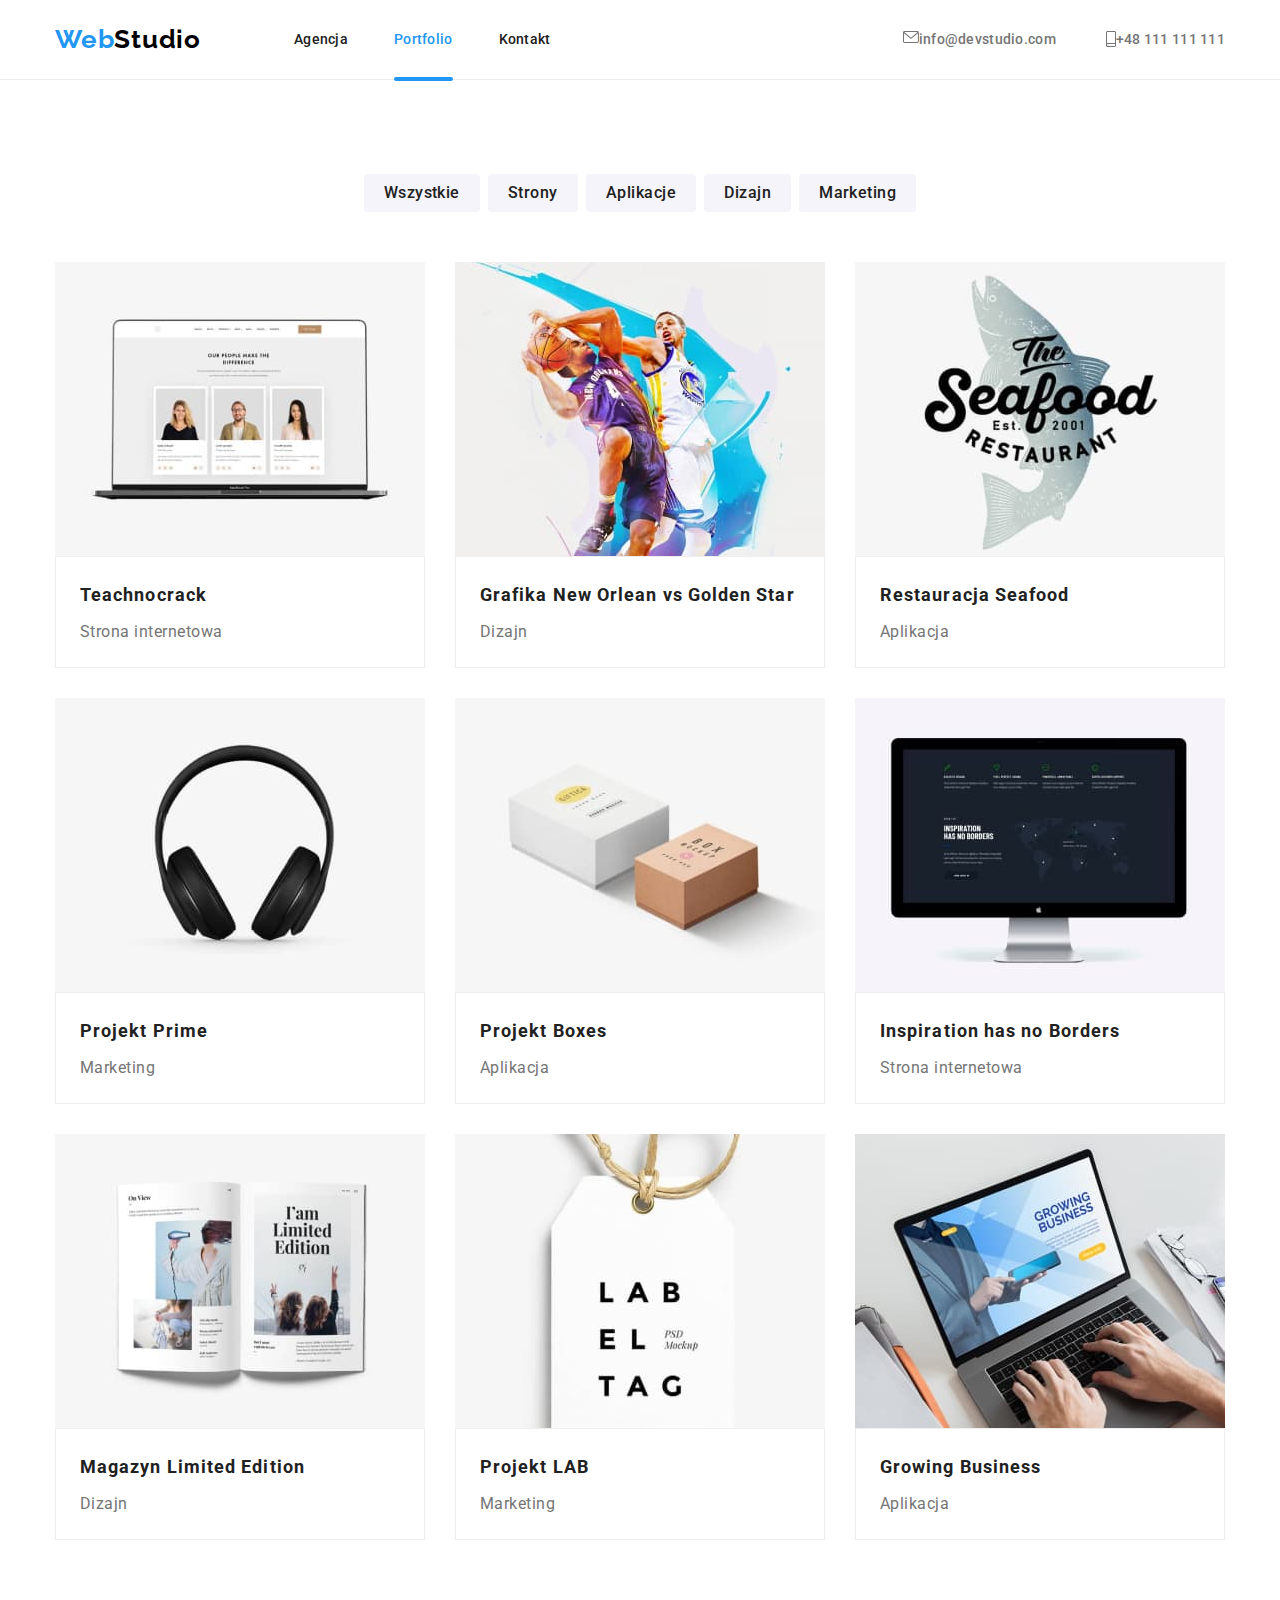
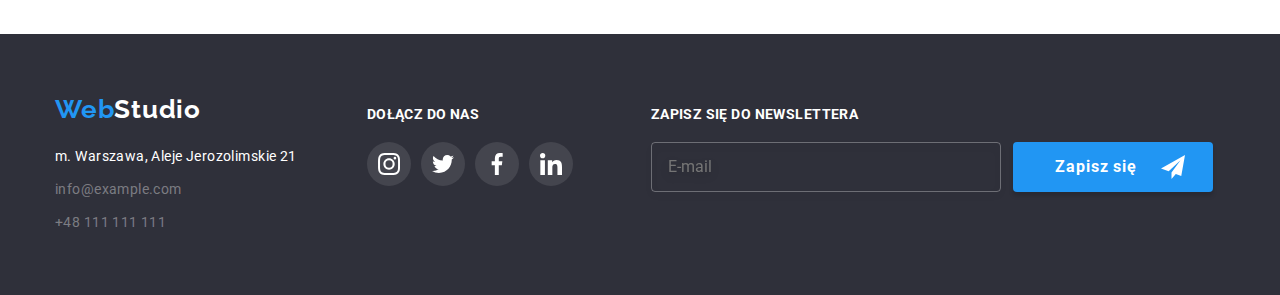
==== commit 176addb9: "z" ====
--- a/portfolio.html
+++ b/portfolio.html
@@ -20,32 +20,32 @@
 	</head>
 	<body>
 		<header class="header">
-			<div class="conteiner header--flex">
+			<div class="container header--flex">
 				<a href="index.html" class="logo logo--padding-r"
 					>Web<span class="logo--color1">Studio</span></a
 				>
-				<nav class="nav">
-					<ul class="nav-list">
-						<li class="nav-list__item">
-							<a href="index.html" class="nav-list__link">Agencja</a>
-						</li>
-						<li class="nav-list__item">
-							<a href="portfolio.html" class="nav-list__link active__page">Portfolio</a>
-						</li>
-						<li class="nav-list__item"><a href="#" class="nav-list__link">Kontakt</a></li>
+				<nav class="nav--flex">
+					<ul class="nav">
+						<li class="nav__item">
+							<a href="index.html" class="nav__link">Agencja</a>
+						</li>
+						<li class="nav__item">
+							<a href="portfolio.html" class="nav__link active__page">Portfolio</a>
+						</li>
+						<li class="nav__item"><a href="#" class="nav__link">Kontakt</a></li>
 					</ul>
 				</nav>
 				<ul class="contact-head">
 					<li>
 						<a href="mailto:info@devstudio.com" class="contact-head__mail"
-							><svg class="contact-head__mail_icon" width="16" height="12">
+							><svg class="contact-head__mail--icon" width="16" height="12">
 								<use href="./images/icons.svg#icon-envelope"></use></svg
 							><span>info@devstudio.com</span></a
 						>
 					</li>
 					<li>
 						<a href="tel:+48111111111" class="contact-head__phone"
-							><svg class="contact-head__phone_icon" width="10" height="16">
+							><svg class="contact-head__phone--icon" width="10" height="16">
 								<use href="./images/icons.svg#icon-smartphone"></use></svg
 							><span>+48 111 111 111</span></a
 						>
@@ -55,7 +55,7 @@
 		</header>
 		<main>
 			<section class="section portfolio-section">
-				<div class="conteiner">
+				<div class="container">
 					<ul class="list portfolio-buttonlist">
 						<li>
 							<button type="button" class="portfolio-buttonlist__item">Wszystkie</button>
@@ -91,7 +91,7 @@
 										</p>
 									</div>
 								</div>
-								<figcaption class="project-description">
+								<figcaption class="project__description">
 									<h4 class="project-description__title">Teachnocrack</h4>
 									<p class="project-description__type">Strona internetowa</p>
 								</figcaption>
@@ -114,7 +114,7 @@
 										</p>
 									</div>
 								</div>
-								<figcaption class="project-description">
+								<figcaption class="project__description">
 									<h4 class="project-description__title">Grafika New Orlean vs Golden Star</h4>
 									<p class="project-description__type">Dizajn</p>
 								</figcaption>
@@ -137,7 +137,7 @@
 										</p>
 									</div>
 								</div>
-								<figcaption class="project-description">
+								<figcaption class="project__description">
 									<h4 class="project-description__title">Restauracja Seafood</h4>
 									<p class="project-description__type">Aplikacja</p>
 								</figcaption>
@@ -160,7 +160,7 @@
 										</p>
 									</div>
 								</div>
-								<figcaption class="project-description">
+								<figcaption class="project__description">
 									<h4 class="project-description__title">Projekt Prime</h4>
 									<p class="project-description__type">Marketing</p>
 								</figcaption>
@@ -183,7 +183,7 @@
 										</p>
 									</div>
 								</div>
-								<figcaption class="project-description">
+								<figcaption class="project__description">
 									<h4 class="project-description__title">Projekt Boxes</h4>
 									<p class="project-description__type">Aplikacja</p>
 								</figcaption>
@@ -206,7 +206,7 @@
 										</p>
 									</div>
 								</div>
-								<figcaption class="project-description">
+								<figcaption class="project__description">
 									<h4 class="project-description__title">Inspiration has no Borders</h4>
 									<p class="project-description__type">Strona internetowa</p>
 								</figcaption>
@@ -229,7 +229,7 @@
 										</p>
 									</div>
 								</div>
-								<figcaption class="project-description">
+								<figcaption class="project__description">
 									<h4 class="project-description__title">Magazyn Limited Edition</h4>
 									<p class="project-description__type">Dizajn</p>
 								</figcaption>
@@ -252,7 +252,7 @@
 										</p>
 									</div>
 								</div>
-								<figcaption class="project-description">
+								<figcaption class="project__description">
 									<h4 class="project-description__title">Projekt LAB</h4>
 									<p class="project-description__type">Marketing</p>
 								</figcaption>
@@ -275,7 +275,7 @@
 										</p>
 									</div>
 								</div>
-								<figcaption class="project-description">
+								<figcaption class="project__description">
 									<h4 class="project-description__title">Growing Business</h4>
 									<p class="project-description__type">Aplikacja</p>
 								</figcaption>
@@ -286,7 +286,7 @@
 			</section>
 		</main>
 		<footer class="footer">
-			<div class="conteiner footer-conteiner">
+			<div class="container footer__container">
 				<div>
 					<a href="index.html" class="logo">Web<span class="logo--color2">Studio</span></a>
 					<address class="address-footer">m. Warszawa, Aleje Jerozolimskie 21</address>
--- a/css/main.min.css
+++ b/css/main.min.css
@@ -1 +1 @@
-body{background-color:#fff;font-family:"Roboto",sans-serif;font-style:normal;font-weight:400}img{display:block}*{-webkit-box-sizing:border-box;box-sizing:border-box;margin:0;padding:0}.conteiner{padding:0 15px;width:1200px}.section{padding-top:94px;padding-bottom:94px}.logo{font-family:"Raleway";text-decoration:none;font-weight:700;font-size:26px;line-height:1.2;letter-spacing:.03em;color:#2196f3;display:block}.logo--padding-r{padding-right:93px}.logo--color1{color:#000}.logo--color2{color:#fff}.list{list-style:none;display:-webkit-box;display:-ms-flexbox;display:flex;gap:30px}.list__item--relative{position:relative}.header{background-color:#fff;display:-webkit-box;display:-ms-flexbox;display:flex;-webkit-box-pack:center;-ms-flex-pack:center;justify-content:center;height:80px;border-bottom:1px solid #ececec}.header--flex{display:-webkit-box;display:-ms-flexbox;display:flex;-webkit-box-align:center;-ms-flex-align:center;align-items:center;padding:15px}.nav{list-style:none;display:-webkit-box;display:-ms-flexbox;display:flex}.nav-list{list-style:none;display:-webkit-box;display:-ms-flexbox;display:flex;gap:46px}.nav-list__link{text-decoration:none;font-weight:500;font-size:14px;line-height:1.15;letter-spacing:.02em;color:#212121;display:block;position:relative;-webkit-transition-duration:250ms;transition-duration:250ms;-webkit-transition-timing-function:cubic-bezier(0.4, 0, 0.2, 1);transition-timing-function:cubic-bezier(0.4, 0, 0.2, 1);-webkit-transition-property:color;transition-property:color}.nav-list__link:hover{color:#2196f3}.nav-list__link:focus{color:#2196f3}.active__page{color:#2196f3}.active__page:after{position:absolute;content:"";width:100%;height:4px;background:#2196f3;border-radius:2px;bottom:-33px;right:0px}.contact-head{list-style:none;display:-webkit-box;display:-ms-flexbox;display:flex;-webkit-box-align:center;-ms-flex-align:center;align-items:center;margin-left:auto;gap:50px}.contact-head__mail_icon{margin-right:10px}.contact-head__mail{text-decoration:none;font-weight:500;font-size:14px;line-height:1.15;letter-spacing:.02em;color:#757575;fill:#757575;display:block;display:-webkit-box;display:-ms-flexbox;display:flex;-webkit-transition-duration:250ms;transition-duration:250ms;-webkit-transition-timing-function:cubic-bezier(0.4, 0, 0.2, 1);transition-timing-function:cubic-bezier(0.4, 0, 0.2, 1);-webkit-transition-property:color,fill;transition-property:color,fill}.contact-head__mail:hover{color:#2196f3;fill:#2196f3}.contact-head__mail:focus{color:#2196f3;fill:#2196f3}.contact-head__phone_icon{margin-right:10px}.contact-head__phone{text-decoration:none;font-weight:500;font-size:14px;line-height:1.15;letter-spacing:.02em;color:#757575;fill:#757575;display:-webkit-box;display:-ms-flexbox;display:flex;-webkit-transition-duration:250ms;transition-duration:250ms;-webkit-transition-timing-function:cubic-bezier(0.4, 0, 0.2, 1);transition-timing-function:cubic-bezier(0.4, 0, 0.2, 1);-webkit-transition-property:color,fill;transition-property:color,fill}.contact-head__phone:hover{color:#2196f3;fill:#2196f3}.contact-head__phone:focus{color:#2196f3;fill:#2196f3}.effective_solutions{background-image:-webkit-gradient(linear, left bottom, left top, from(rgba(47, 48, 58, 0.4)), to(rgba(47, 48, 58, 0.4))),url("../images/z.jpg");background-image:linear-gradient(0deg, rgba(47, 48, 58, 0.4) 0%, rgba(47, 48, 58, 0.4) 100%),url("../images/z.jpg");display:-webkit-box;display:-ms-flexbox;display:flex;height:600px;-webkit-box-pack:center;-ms-flex-pack:center;justify-content:center;-webkit-box-align:center;-ms-flex-align:center;align-items:center;max-width:1600px;background-size:auto;margin:0 auto}.effective_solutions__title{font-weight:900;font-size:44px;line-height:1.36;text-align:center;letter-spacing:.06em;text-transform:uppercase;color:#fff;width:696px;height:120px;margin:0px auto 30px}.effective_solutions__button{background:#2196f3;-webkit-box-shadow:0px 4px 4px rgba(0,0,0,.15);box-shadow:0px 4px 4px rgba(0,0,0,.15);border-radius:4px;border-width:0px;cursor:pointer;font-family:"Roboto",sans-serif;color:#fff;font-weight:700;font-size:16px;line-height:1.88;display:-webkit-box;display:-ms-flexbox;display:flex;-webkit-box-align:center;-ms-flex-align:center;align-items:center;text-align:center;letter-spacing:.06em;margin:0 auto;padding:10px 41px;-webkit-transition-duration:250ms;transition-duration:250ms;-webkit-transition-timing-function:cubic-bezier(0.4, 0, 0.2, 1);transition-timing-function:cubic-bezier(0.4, 0, 0.2, 1);-webkit-transition-property:color,background;transition-property:color,background}.effective_solutions__button:hover{background:#fff;color:#212121}.effective_solutions__button:focus{background:#fff;color:#212121}.loremipsum-section{display:-webkit-box;display:-ms-flexbox;display:flex;-webkit-box-pack:center;-ms-flex-pack:center;justify-content:center}.figure_image{background-color:#f5f4fa;border-radius:4px;margin-bottom:30px;padding:25px 100px}.figure_destripction__title{font-weight:700;font-size:14px;line-height:1.15;letter-spacing:.03em;text-transform:uppercase;color:#212121}.figure_destripction__paragraph{font-size:14px;line-height:1.71;letter-spacing:.03em;color:#757575}.job-section{display:-webkit-box;display:-ms-flexbox;display:flex;padding-top:0px;height:100%;-webkit-box-pack:center;-ms-flex-pack:center;justify-content:center}.job-section__title{font-weight:700;font-size:36px;line-height:1.16;text-align:center;letter-spacing:.03em;color:#212121;padding-bottom:50px}.description-jobitem{position:absolute;bottom:0px;width:370px;height:70px;background:rgba(47,48,58,.8);font-weight:700;font-size:14px;line-height:1,15;text-align:center;letter-spacing:.03em;text-transform:uppercase;color:#fff;display:-webkit-box;display:-ms-flexbox;display:flex;-webkit-box-pack:center;-ms-flex-pack:center;justify-content:center;-webkit-box-align:center;-ms-flex-align:center;align-items:center}.section-team{background-color:#f5f4fa;display:-webkit-box;display:-ms-flexbox;display:flex;-webkit-box-pack:center;-ms-flex-pack:center;justify-content:center}.section-team__title{font-weight:700;font-size:36px;line-height:1.16;text-align:center;letter-spacing:.03em;color:#212121;padding-bottom:50px}.figure-profile{background:#fff;-webkit-box-shadow:0px 1px 3px rgba(0,0,0,.12),0px 1px 1px rgba(0,0,0,.14),0px 2px 1px rgba(0,0,0,.2);box-shadow:0px 1px 3px rgba(0,0,0,.12),0px 1px 1px rgba(0,0,0,.14),0px 2px 1px rgba(0,0,0,.2);border-radius:0px 0px 4px 4px;-webkit-box-pack:center;-ms-flex-pack:center;justify-content:center;font-size:16px;line-height:1.18;text-align:center;letter-spacing:.03em}.figure-profile__description{padding-bottom:30px}.figure-profile__nickname{font-weight:500;color:#212121;padding-top:30px;padding-bottom:10px}.figure-profile__job{color:#757575;margin-bottom:16px}.socialmedia-list{display:-webkit-box;display:-ms-flexbox;display:flex;-webkit-box-pack:center;-ms-flex-pack:center;justify-content:center;gap:10px;list-style:none}.socialmedia-link:hover .socialmedia-link__circle,.socialmedia-link:hover .socialmedia-link__circle--footer,.socialmedia-link:focus .socialmedia-link__circle,.socialmedia-link:focus .socialmedia-link__circle--footer{fill:#2196f3}.socialmedia-link:hover .socialmedia-link__icon,.socialmedia-link:hover .socialmedia-link__icon--footer,.socialmedia-link:focus .socialmedia-link__icon,.socialmedia-link:focus .socialmedia-link__icon--footer{fill:#fff}.socialmedia-link__circle,.socialmedia-link__circle--footer{fill:#fff;-webkit-transition-duration:250ms;transition-duration:250ms;-webkit-transition-timing-function:cubic-bezier(0.4, 0, 0.2, 1);transition-timing-function:cubic-bezier(0.4, 0, 0.2, 1);-webkit-transition-property:fill;transition-property:fill}.socialmedia-link__icon,.socialmedia-link__icon--footer{fill:#afb1b8;-webkit-transition-duration:250ms;transition-duration:250ms;-webkit-transition-timing-function:cubic-bezier(0.4, 0, 0.2, 1);transition-timing-function:cubic-bezier(0.4, 0, 0.2, 1);-webkit-transition-property:fill;transition-property:fill}.section-customers{display:-webkit-box;display:-ms-flexbox;display:flex;-webkit-box-pack:center;-ms-flex-pack:center;justify-content:center}.section-customers__title{font-weight:700;font-size:36px;line-height:1.16;text-align:center;letter-spacing:.03em;margin-bottom:50px}.customers-list{list-style:none;display:-webkit-box;display:-ms-flexbox;display:flex;-webkit-box-pack:justify;-ms-flex-pack:justify;justify-content:space-between;gap:26px}.customers-list__img{width:172px;height:92px;fill:#afb1b8;border:1px solid #afb1b8;border-radius:4px;display:-webkit-box;display:-ms-flexbox;display:flex;-webkit-box-pack:center;-ms-flex-pack:center;justify-content:center;-webkit-box-align:center;-ms-flex-align:center;align-items:center;-webkit-transition-duration:250ms;transition-duration:250ms;-webkit-transition-timing-function:cubic-bezier(0.4, 0, 0.2, 1);transition-timing-function:cubic-bezier(0.4, 0, 0.2, 1);-webkit-transition-property:border,border-radius,fill;transition-property:border,border-radius,fill}.customers-list__img:hover,.customers-list__img:focus{border:1px solid #2196f3;border-radius:4px;fill:#2196f3}.footer{background-color:#2f303a;display:-webkit-box;display:-ms-flexbox;display:flex;-webkit-box-pack:center;-ms-flex-pack:center;justify-content:center;padding:60px 0 60px}.footer-conteiner{display:-webkit-box;display:-ms-flexbox;display:flex}.contact-footer{list-style:none}.contact-footer__item{margin-top:9px}.contact-footer__mail{text-decoration:none;font-size:14px;line-height:1.71;letter-spacing:.03em;color:rgba(255,255,255,.3764705882);-webkit-transition-duration:250ms;transition-duration:250ms;-webkit-transition-timing-function:cubic-bezier(0.4, 0, 0.2, 1);transition-timing-function:cubic-bezier(0.4, 0, 0.2, 1);-webkit-transition-property:color;transition-property:color}.contact-footer__mail:hover,.contact-footer__mail:focus{color:#2196f3}.contact-footer__phone{text-decoration:none;font-size:14px;line-height:1.71;letter-spacing:.03em;color:rgba(255,255,255,.3764705882);-webkit-transition-duration:250ms;transition-duration:250ms;-webkit-transition-timing-function:cubic-bezier(0.4, 0, 0.2, 1);transition-timing-function:cubic-bezier(0.4, 0, 0.2, 1);-webkit-transition-property:color;transition-property:color}.contact-footer__phone:hover,.contact-footer__phone:focus{color:#2196f3}.address-footer{font-size:14px;line-height:1.71;letter-spacing:.03em;color:#fff;margin-top:20px;font-style:normal}.socialmedia-footer{width:206px;height:80px;margin-left:70px}.socialmedia-footer__title{font-weight:700;font-size:14px;line-height:1,15;letter-spacing:.03em;text-transform:uppercase;color:#fff;margin-top:12px;margin-bottom:20px}.socialmedia-link__circle--footer{fill:rgba(255,255,255,.1019607843)}.socialmedia-link__icon--footer{fill:#fff}.newsletter{margin-left:78px}.newsletter__title{font-weight:700;font-size:14px;line-height:1.15;letter-spacing:.03em;text-transform:uppercase;color:#fff;margin-top:12px;margin-bottom:20px}.form-newsletter{height:50px;display:-webkit-box;display:-ms-flexbox;display:flex;-webkit-box-pack:center;-ms-flex-pack:center;justify-content:center;-webkit-box-align:center;-ms-flex-align:center;align-items:center}.form-newsletter__input{width:350px;height:auto;border:1px solid rgba(255,255,255,.3);-webkit-filter:drop-shadow(0px 4px 4px rgba(0, 0, 0, 0.15));filter:drop-shadow(0px 4px 4px rgba(0, 0, 0, 0.15));border-radius:4px;background-color:rgba(0,0,0,0);color:#fff;padding:15px 16px;margin-right:12px}.button-footer{width:200px;height:50px;background:#2196f3;-webkit-box-shadow:0px 4px 4px rgba(0,0,0,.15);box-shadow:0px 4px 4px rgba(0,0,0,.15);border-radius:4px;font-weight:700;font-size:16px;line-height:1.87;-webkit-box-align:center;-ms-flex-align:center;align-items:center;text-align:center;letter-spacing:.06em;color:#fff;border-width:0px;display:-webkit-box;display:-ms-flexbox;display:flex;align-items:center;-webkit-transition-duration:250ms;transition-duration:250ms;-webkit-transition-timing-function:cubic-bezier(0.4, 0, 0.2, 1);transition-timing-function:cubic-bezier(0.4, 0, 0.2, 1);-webkit-transition-property:color,background;transition-property:color,background;cursor:pointer}.button-footer:hover,.button-footer:focus{background:#fff;color:#212121}.button-footer:hover .button-footer__img,.button-footer:focus .button-footer__img{fill:#212121}.button-footer__text{height:24px;-webkit-box-pack:center;-ms-flex-pack:center;justify-content:center;-webkit-box-align:center;-ms-flex-align:center;align-items:center;display:-webkit-box;display:-ms-flexbox;display:flex;margin-left:42px;font-size:16px;line-height:1.87;letter-spacing:.06em}.button-footer__img{fill:#fff;margin:auto 0 auto 24px;-webkit-transition-duration:250ms;transition-duration:250ms;-webkit-transition-timing-function:cubic-bezier(0.4, 0, 0.2, 1);transition-timing-function:cubic-bezier(0.4, 0, 0.2, 1);-webkit-transition-property:fill;transition-property:fill}.backdrop{position:fixed;top:0px;left:0px;width:100%;height:100%;background-color:rgba(0,0,0,.2);display:-webkit-box;display:-ms-flexbox;display:flex;-webkit-box-pack:center;-ms-flex-pack:center;justify-content:center;-webkit-box-align:center;-ms-flex-align:center;align-items:center;opacity:1;-webkit-transition-property:opacity,visibility;transition-property:opacity,visibility;-webkit-transition-duration:2s;transition-duration:2s;visibility:visible}.modal{position:relative;width:528px;height:581px;background:#fff;-webkit-box-shadow:0px 1px 3px rgba(0,0,0,.12),0px 1px 1px rgba(0,0,0,.14),0px 2px 1px rgba(0,0,0,.2);box-shadow:0px 1px 3px rgba(0,0,0,.12),0px 1px 1px rgba(0,0,0,.14),0px 2px 1px rgba(0,0,0,.2);border-radius:4px;-webkit-transform:scale(1);transform:scale(1);opacity:1;-webkit-transition-property:opacity,-webkit-transform;transition-property:opacity,-webkit-transform;transition-property:opacity,transform;transition-property:opacity,transform,-webkit-transform;-webkit-transition-duration:2s;transition-duration:2s}.modal__closebtn{top:8px;right:8px;position:absolute;width:30px;height:30px;-webkit-box-sizing:border-box;box-sizing:border-box;background:#fff;border:1px solid rgba(0,0,0,.1);border-radius:50%;display:-webkit-box;display:-ms-flexbox;display:flex;-webkit-box-pack:center;-ms-flex-pack:center;justify-content:center;-webkit-box-align:center;-ms-flex-align:center;align-items:center;cursor:pointer}.modal__closebtn:hover,.modal__closebtn:focus{background:rgba(0,0,0,.1)}.hidden{pointer-events:none;visibility:hidden;-webkit-transition-property:visibility,opacity,pointer-events;transition-property:visibility,opacity,pointer-events;opacity:0}.hidden .transform-modal{-webkit-transform:scale(0);transform:scale(0);-webkit-transition-property:-webkit-transform;transition-property:-webkit-transform;transition-property:transform;transition-property:transform, -webkit-transform;-webkit-transition-duration:2s;transition-duration:2s}.modal-conteiner{position:relative;margin-top:40px;margin-left:40px;margin-right:40px}.modal-conteiner__title{font-weight:700;font-size:20px;line-height:1.15;text-align:center;letter-spacing:.03em;color:#212121}.form__item{margin-top:28px;position:relative}.form__item--firstmargin{margin-top:30px}.form__label{position:absolute;top:-16px;font-size:12px;line-height:1.15;letter-spacing:.01em;color:#757575}.form__input{width:448px;height:40px;padding-left:40px;border:1px solid rgba(33,33,33,.2);border-radius:4px;-webkit-transition-duration:250ms;transition-duration:250ms;-webkit-transition-timing-function:cubic-bezier(0.4, 0, 0.2, 1);transition-timing-function:cubic-bezier(0.4, 0, 0.2, 1);-webkit-transition-property:border;transition-property:border}.form__input:hover+.form__img,.form__input:focus+.form__img{fill:#2196f3}.form__input:hover,.form__input:focus{-webkit-box-ordinal-group:2;-ms-flex-order:1px solid #2196f3;order:1px solid #2196f3}.form__img{position:absolute;top:11px;left:13px;width:18px;height:18px;-webkit-transition-duration:250ms;transition-duration:250ms;-webkit-transition-timing-function:cubic-bezier(0.4, 0, 0.2, 1);transition-timing-function:cubic-bezier(0.4, 0, 0.2, 1);-webkit-transition-property:fill;transition-property:fill}.form__textbox{width:448px;height:120px;border:1px solid rgba(33,33,33,.2);border-radius:4px;padding:12px 16px;-webkit-transition-duration:250ms;transition-duration:250ms;-webkit-transition-timing-function:cubic-bezier(0.4, 0, 0.2, 1);transition-timing-function:cubic-bezier(0.4, 0, 0.2, 1);-webkit-transition-property:border;transition-property:border;resize:none}.form__textbox:hover,.form__textbox:focus{border:1px solid #2196f3}.form__textbox::-webkit-input-placeholder{font-size:12px;line-height:1.15;letter-spacing:.01em;color:rgba(117,117,117,.5)}.form__textbox::-moz-placeholder{font-size:12px;line-height:1.15;letter-spacing:.01em;color:rgba(117,117,117,.5)}.form__textbox:-ms-input-placeholder{font-size:12px;line-height:1.15;letter-spacing:.01em;color:rgba(117,117,117,.5)}.form__textbox::-ms-input-placeholder{font-size:12px;line-height:1.15;letter-spacing:.01em;color:rgba(117,117,117,.5)}.form__textbox::placeholder{font-size:12px;line-height:1.15;letter-spacing:.01em;color:rgba(117,117,117,.5)}.form__button{margin:30px auto 0px;width:200px;height:50px;background:#2196f3;-webkit-box-shadow:0px 4px 4px rgba(0,0,0,.15);box-shadow:0px 4px 4px rgba(0,0,0,.15);border-radius:4px;border:0px;font-weight:700;font-size:16px;line-height:1.875;display:-webkit-box;display:-ms-flexbox;display:flex;-webkit-box-pack:center;-ms-flex-pack:center;justify-content:center;-webkit-box-align:center;-ms-flex-align:center;align-items:center;letter-spacing:.06em;color:#fff;cursor:pointer;-webkit-transition-duration:250ms;transition-duration:250ms;-webkit-transition-timing-function:cubic-bezier(0.4, 0, 0.2, 1);transition-timing-function:cubic-bezier(0.4, 0, 0.2, 1);-webkit-transition-property:background;transition-property:background}.form__button:hover,.form__button:focus{background:rgba(117,192,253,.884)}.custom-checkbox{position:relative;display:-webkit-box;display:-ms-flexbox;display:flex;-webkit-box-align:center;-ms-flex-align:center;align-items:center;font-size:14px;line-height:1.71;letter-spacing:.03em;color:#757575;margin-left:12px;margin-right:12px;letter-spacing:.03em;margin-top:20px}.custom-checkbox__box[type=checkbox]{-webkit-appearance:none;-moz-appearance:none;appearance:none;background:#fff;margin:0px;border:2px solid rgba(33,33,33,.2);width:16px;height:16px;border-radius:4px;margin-right:7px;-webkit-transition-duration:250ms;transition-duration:250ms;-webkit-transition-timing-function:cubic-bezier(0.4, 0, 0.2, 1);transition-timing-function:cubic-bezier(0.4, 0, 0.2, 1);-webkit-transition-property:background,border;transition-property:background,border}.custom-checkbox__box[type=checkbox]:checked{background:#2196f3;border:2px solid #2196f3}.custom-checkbox__box[type=checkbox]:checked+.custom-checkbox__icon{opacity:1}.custom-checkbox__icon{position:absolute;left:1px;top:5px;opacity:0;fill:#fff}.custom-checkbox__link{color:#2196f3;letter-spacing:.03em}.portfolio-section{display:-webkit-box;display:-ms-flexbox;display:flex;-webkit-box-pack:center;-ms-flex-pack:center;justify-content:center}.portfolio-buttonlist{-webkit-box-pack:center;-ms-flex-pack:center;justify-content:center;gap:8px}.portfolio-buttonlist__item{font-weight:500;font-size:16px;line-height:1.61;text-align:center;letter-spacing:.03em;color:#212121;background:#f5f4fa;border-width:0px;cursor:pointer;font-family:"Roboto",sans-serif;padding:6px 20px;border-radius:4px;-webkit-transition-duration:250ms;transition-duration:250ms;-webkit-transition-timing-function:cubic-bezier(0.4, 0, 0.2, 1);transition-timing-function:cubic-bezier(0.4, 0, 0.2, 1);-webkit-transition-property:background,color,-webkit-box-shadow;transition-property:background,color,-webkit-box-shadow;transition-property:background,color,box-shadow;transition-property:background,color,box-shadow,-webkit-box-shadow}.portfolio-buttonlist__item:hover,.portfolio-buttonlist__item:focus{background:#2196f3;color:#fff;-webkit-box-shadow:0px 3px 1px rgba(0,0,0,.1),0px 1px 2px rgba(0,0,0,.08),0px 2px 2px rgba(0,0,0,.12);box-shadow:0px 3px 1px rgba(0,0,0,.1),0px 1px 2px rgba(0,0,0,.08),0px 2px 2px rgba(0,0,0,.12)}.portfolio-picturelist{display:-webkit-box;display:-ms-flexbox;display:flex;-ms-flex-wrap:wrap;flex-wrap:wrap;gap:30px;-webkit-box-pack:center;-ms-flex-pack:center;justify-content:center;margin-top:50px}.project{background:#fff;-webkit-transition-duration:250ms;transition-duration:250ms;-webkit-transition-timing-function:cubic-bezier(0.4, 0, 0.2, 1);transition-timing-function:cubic-bezier(0.4, 0, 0.2, 1);-webkit-transition-property:cursor,-webkit-box-shadow;transition-property:cursor,-webkit-box-shadow;transition-property:box-shadow,cursor;transition-property:box-shadow,cursor,-webkit-box-shadow}.project:hover .project__overlay,.project:focus .project__overlay{-webkit-transform:translateY(0);transform:translateY(0)}.project:hover,.project:focus{-webkit-box-shadow:0px 1px 1px rgba(0,0,0,.12),0px 4px 4px rgba(0,0,0,.06),1px 4px 6px rgba(0,0,0,.16);box-shadow:0px 1px 1px rgba(0,0,0,.12),0px 4px 4px rgba(0,0,0,.06),1px 4px 6px rgba(0,0,0,.16);cursor:pointer}.project__box{position:relative;overflow:hidden}.project__overlay{height:294px;width:370px;padding:24px;position:absolute;top:0px;left:0px;background-color:#2196f3;-webkit-transform:translateY(150%);transform:translateY(150%);-webkit-transition-property:-webkit-transform;transition-property:-webkit-transform;transition-property:transform;transition-property:transform, -webkit-transform;-webkit-transition-duration:250ms;transition-duration:250ms}.project__text{font-size:18px;line-height:1.56;letter-spacing:.03em;color:#fff}.project-description{border:1px solid #eee}.project-description__title{font-weight:700;font-size:18px;line-height:2;letter-spacing:.06em;color:#212121;padding:20px 24px 2px}.project-description__type{font-size:16px;line-height:1.88;letter-spacing:.03em;color:#757575;padding:2px 24px 20px}/*# sourceMappingURL=main.min.css.map */+body{background-color:#fff;font-family:"Roboto",sans-serif;font-style:normal;font-weight:400}img{display:block}*{-webkit-box-sizing:border-box;box-sizing:border-box;margin:0;padding:0}.container{padding:0 15px;width:1200px}.section{padding-top:94px;padding-bottom:94px}.logo{font-family:"Raleway";text-decoration:none;font-weight:700;font-size:26px;line-height:1.2;letter-spacing:.03em;color:#2196f3;display:block}.logo--padding-r{padding-right:93px}.logo--color1{color:#000}.logo--color2{color:#fff}.list{list-style:none;display:-webkit-box;display:-ms-flexbox;display:flex;gap:30px}.list__item--relative{position:relative}.header{background-color:#fff;display:-webkit-box;display:-ms-flexbox;display:flex;-webkit-box-pack:center;-ms-flex-pack:center;justify-content:center;height:80px;border-bottom:1px solid #ececec}.header--flex{display:-webkit-box;display:-ms-flexbox;display:flex;-webkit-box-align:center;-ms-flex-align:center;align-items:center;padding:15px}.nav{list-style:none;display:-webkit-box;display:-ms-flexbox;display:flex;gap:46px}.nav--flex{list-style:none;display:-webkit-box;display:-ms-flexbox;display:flex}.nav__link{text-decoration:none;font-weight:500;font-size:14px;line-height:1.15;letter-spacing:.02em;color:#212121;display:block;position:relative;-webkit-transition-duration:250ms;transition-duration:250ms;-webkit-transition-timing-function:cubic-bezier(0.4, 0, 0.2, 1);transition-timing-function:cubic-bezier(0.4, 0, 0.2, 1);-webkit-transition-property:color;transition-property:color}.nav__link:hover,.nav__link:focus{color:#2196f3}.active__page{color:#2196f3}.active__page:after{position:absolute;content:"";width:100%;height:4px;background:#2196f3;border-radius:2px;bottom:-33px;right:0px}.contact-head{list-style:none;display:-webkit-box;display:-ms-flexbox;display:flex;-webkit-box-align:center;-ms-flex-align:center;align-items:center;margin-left:auto;gap:50px}.contact-head__mail{text-decoration:none;font-weight:500;font-size:14px;line-height:1.15;letter-spacing:.02em;color:#757575;fill:#757575;display:block;display:-webkit-box;display:-ms-flexbox;display:flex;-webkit-transition-duration:250ms;transition-duration:250ms;-webkit-transition-timing-function:cubic-bezier(0.4, 0, 0.2, 1);transition-timing-function:cubic-bezier(0.4, 0, 0.2, 1);-webkit-transition-property:color,fill;transition-property:color,fill}.contact-head__mail:hover,.contact-head__mail:focus{color:#2196f3;fill:#2196f3}.contact-head__mail__icon{margin-right:10px}.contact-head__phone{text-decoration:none;font-weight:500;font-size:14px;line-height:1.15;letter-spacing:.02em;color:#757575;fill:#757575;display:-webkit-box;display:-ms-flexbox;display:flex;-webkit-transition-duration:250ms;transition-duration:250ms;-webkit-transition-timing-function:cubic-bezier(0.4, 0, 0.2, 1);transition-timing-function:cubic-bezier(0.4, 0, 0.2, 1);-webkit-transition-property:color,fill;transition-property:color,fill}.contact-head__phone:hover,.contact-head__phone:focus{color:#2196f3;fill:#2196f3}.contact-head__phone__icon{margin-right:10px}.effective_solutions{background-image:-webkit-gradient(linear, left bottom, left top, from(rgba(47, 48, 58, 0.4)), to(rgba(47, 48, 58, 0.4))),url("../images/z.jpg");background-image:linear-gradient(0deg, rgba(47, 48, 58, 0.4) 0%, rgba(47, 48, 58, 0.4) 100%),url("../images/z.jpg");display:-webkit-box;display:-ms-flexbox;display:flex;height:600px;-webkit-box-pack:center;-ms-flex-pack:center;justify-content:center;-webkit-box-align:center;-ms-flex-align:center;align-items:center;max-width:1600px;background-size:auto;margin:0 auto}.effective_solutions__title{font-weight:900;font-size:44px;line-height:1.36;text-align:center;letter-spacing:.06em;text-transform:uppercase;color:#fff;width:696px;height:120px;margin:0px auto 30px}.effective_solutions__button{background:#2196f3;-webkit-box-shadow:0px 4px 4px rgba(0,0,0,.15);box-shadow:0px 4px 4px rgba(0,0,0,.15);border-radius:4px;border-width:0px;cursor:pointer;font-family:"Roboto",sans-serif;color:#fff;font-weight:700;font-size:16px;line-height:1.88;display:-webkit-box;display:-ms-flexbox;display:flex;-webkit-box-align:center;-ms-flex-align:center;align-items:center;text-align:center;letter-spacing:.06em;margin:0 auto;padding:10px 41px;-webkit-transition-duration:250ms;transition-duration:250ms;-webkit-transition-timing-function:cubic-bezier(0.4, 0, 0.2, 1);transition-timing-function:cubic-bezier(0.4, 0, 0.2, 1);-webkit-transition-property:color,background;transition-property:color,background}.effective_solutions__button:hover,.effective_solutions__button:focus{background:#fff;color:#212121}.loremipsum-section{display:-webkit-box;display:-ms-flexbox;display:flex;-webkit-box-pack:center;-ms-flex-pack:center;justify-content:center}.figure_image{background-color:#f5f4fa;border-radius:4px;margin-bottom:30px;padding:25px 100px}.figure_destripction__title{font-weight:700;font-size:14px;line-height:1.15;letter-spacing:.03em;text-transform:uppercase;color:#212121}.figure_destripction__paragraph{font-size:14px;line-height:1.71;letter-spacing:.03em;color:#757575}.job-section{display:-webkit-box;display:-ms-flexbox;display:flex;padding-top:0px;height:100%;-webkit-box-pack:center;-ms-flex-pack:center;justify-content:center}.job-section__title{font-weight:700;font-size:36px;line-height:1.16;text-align:center;letter-spacing:.03em;color:#212121;padding-bottom:50px}.description-jobitem{position:absolute;bottom:0px;width:370px;height:70px;background:rgba(47,48,58,.8);font-weight:700;font-size:14px;line-height:1,15;text-align:center;letter-spacing:.03em;text-transform:uppercase;color:#fff;display:-webkit-box;display:-ms-flexbox;display:flex;-webkit-box-pack:center;-ms-flex-pack:center;justify-content:center;-webkit-box-align:center;-ms-flex-align:center;align-items:center}.section-team{background-color:#f5f4fa;display:-webkit-box;display:-ms-flexbox;display:flex;-webkit-box-pack:center;-ms-flex-pack:center;justify-content:center}.section-team__title{font-weight:700;font-size:36px;line-height:1.16;text-align:center;letter-spacing:.03em;color:#212121;padding-bottom:50px}.figure-profile{background:#fff;-webkit-box-shadow:0px 1px 3px rgba(0,0,0,.12),0px 1px 1px rgba(0,0,0,.14),0px 2px 1px rgba(0,0,0,.2);box-shadow:0px 1px 3px rgba(0,0,0,.12),0px 1px 1px rgba(0,0,0,.14),0px 2px 1px rgba(0,0,0,.2);border-radius:0px 0px 4px 4px;-webkit-box-pack:center;-ms-flex-pack:center;justify-content:center;font-size:16px;line-height:1.18;text-align:center;letter-spacing:.03em}.figure-profile__description{padding-bottom:30px}.figure-profile__nickname{font-weight:500;color:#212121;padding-top:30px;padding-bottom:10px}.figure-profile__job{color:#757575;margin-bottom:16px}.socialmedia-list{display:-webkit-box;display:-ms-flexbox;display:flex;-webkit-box-pack:center;-ms-flex-pack:center;justify-content:center;gap:10px;list-style:none}.socialmedia-link:hover .socialmedia-link__circle,.socialmedia-link:hover .socialmedia-link__circle--footer,.socialmedia-link:focus .socialmedia-link__circle,.socialmedia-link:focus .socialmedia-link__circle--footer{fill:#2196f3}.socialmedia-link:hover .socialmedia-link__icon,.socialmedia-link:hover .socialmedia-link__icon--footer,.socialmedia-link:focus .socialmedia-link__icon,.socialmedia-link:focus .socialmedia-link__icon--footer{fill:#fff}.socialmedia-link__circle,.socialmedia-link__circle--footer{fill:#fff;-webkit-transition-duration:250ms;transition-duration:250ms;-webkit-transition-timing-function:cubic-bezier(0.4, 0, 0.2, 1);transition-timing-function:cubic-bezier(0.4, 0, 0.2, 1);-webkit-transition-property:fill;transition-property:fill}.socialmedia-link__icon,.socialmedia-link__icon--footer{fill:#afb1b8;-webkit-transition-duration:250ms;transition-duration:250ms;-webkit-transition-timing-function:cubic-bezier(0.4, 0, 0.2, 1);transition-timing-function:cubic-bezier(0.4, 0, 0.2, 1);-webkit-transition-property:fill;transition-property:fill}.section-customers{display:-webkit-box;display:-ms-flexbox;display:flex;-webkit-box-pack:center;-ms-flex-pack:center;justify-content:center}.section-customers__title{font-weight:700;font-size:36px;line-height:1.16;text-align:center;letter-spacing:.03em;margin-bottom:50px}.customers-list{list-style:none;display:-webkit-box;display:-ms-flexbox;display:flex;-webkit-box-pack:justify;-ms-flex-pack:justify;justify-content:space-between;gap:26px}.customers-list__img{width:172px;height:92px;fill:#afb1b8;border:1px solid #afb1b8;border-radius:4px;display:-webkit-box;display:-ms-flexbox;display:flex;-webkit-box-pack:center;-ms-flex-pack:center;justify-content:center;-webkit-box-align:center;-ms-flex-align:center;align-items:center;-webkit-transition-duration:250ms;transition-duration:250ms;-webkit-transition-timing-function:cubic-bezier(0.4, 0, 0.2, 1);transition-timing-function:cubic-bezier(0.4, 0, 0.2, 1);-webkit-transition-property:border,border-radius,fill;transition-property:border,border-radius,fill}.customers-list__img:hover,.customers-list__img:focus{border:1px solid #2196f3;border-radius:4px;fill:#2196f3}.footer{background-color:#2f303a;display:-webkit-box;display:-ms-flexbox;display:flex;-webkit-box-pack:center;-ms-flex-pack:center;justify-content:center;padding:60px 0 60px}.footer__container{display:-webkit-box;display:-ms-flexbox;display:flex}.footer-conteiner{display:-webkit-box;display:-ms-flexbox;display:flex}.contact-footer{list-style:none}.contact-footer__item{margin-top:9px}.contact-footer__mail{text-decoration:none;font-size:14px;line-height:1.71;letter-spacing:.03em;color:rgba(255,255,255,.3764705882);-webkit-transition-duration:250ms;transition-duration:250ms;-webkit-transition-timing-function:cubic-bezier(0.4, 0, 0.2, 1);transition-timing-function:cubic-bezier(0.4, 0, 0.2, 1);-webkit-transition-property:color;transition-property:color}.contact-footer__mail:hover,.contact-footer__mail:focus{color:#2196f3}.contact-footer__phone{text-decoration:none;font-size:14px;line-height:1.71;letter-spacing:.03em;color:rgba(255,255,255,.3764705882);-webkit-transition-duration:250ms;transition-duration:250ms;-webkit-transition-timing-function:cubic-bezier(0.4, 0, 0.2, 1);transition-timing-function:cubic-bezier(0.4, 0, 0.2, 1);-webkit-transition-property:color;transition-property:color}.contact-footer__phone:hover,.contact-footer__phone:focus{color:#2196f3}.address-footer{font-size:14px;line-height:1.71;letter-spacing:.03em;color:#fff;margin-top:20px;font-style:normal}.socialmedia-footer{width:206px;height:80px;margin-left:70px}.socialmedia-footer__title{font-weight:700;font-size:14px;line-height:1,15;letter-spacing:.03em;text-transform:uppercase;color:#fff;margin-top:12px;margin-bottom:20px}.socialmedia-link__circle--footer{fill:rgba(255,255,255,.1019607843)}.socialmedia-link__icon--footer{fill:#fff}.newsletter{margin-left:78px}.newsletter__title{font-weight:700;font-size:14px;line-height:1.15;letter-spacing:.03em;text-transform:uppercase;color:#fff;margin-top:12px;margin-bottom:20px}.form-newsletter{height:50px;display:-webkit-box;display:-ms-flexbox;display:flex;-webkit-box-pack:center;-ms-flex-pack:center;justify-content:center;-webkit-box-align:center;-ms-flex-align:center;align-items:center}.form-newsletter__input{width:350px;height:auto;border:1px solid rgba(255,255,255,.3);-webkit-filter:drop-shadow(0px 4px 4px rgba(0, 0, 0, 0.15));filter:drop-shadow(0px 4px 4px rgba(0, 0, 0, 0.15));border-radius:4px;background-color:rgba(0,0,0,0);color:#fff;padding:15px 16px;margin-right:12px}.button-footer{width:200px;height:50px;background:#2196f3;-webkit-box-shadow:0px 4px 4px rgba(0,0,0,.15);box-shadow:0px 4px 4px rgba(0,0,0,.15);border-radius:4px;font-weight:700;font-size:16px;line-height:1.87;-webkit-box-align:center;-ms-flex-align:center;align-items:center;text-align:center;letter-spacing:.06em;color:#fff;border-width:0px;display:-webkit-box;display:-ms-flexbox;display:flex;align-items:center;-webkit-transition-duration:250ms;transition-duration:250ms;-webkit-transition-timing-function:cubic-bezier(0.4, 0, 0.2, 1);transition-timing-function:cubic-bezier(0.4, 0, 0.2, 1);-webkit-transition-property:color,background;transition-property:color,background;cursor:pointer}.button-footer:hover,.button-footer:focus{background:#fff;color:#212121}.button-footer:hover .button-footer__img,.button-footer:focus .button-footer__img{fill:#212121}.button-footer__text{height:24px;-webkit-box-pack:center;-ms-flex-pack:center;justify-content:center;-webkit-box-align:center;-ms-flex-align:center;align-items:center;display:-webkit-box;display:-ms-flexbox;display:flex;margin-left:42px;font-size:16px;line-height:1.87;letter-spacing:.06em}.button-footer__img{fill:#fff;margin:auto 0 auto 24px;-webkit-transition-duration:250ms;transition-duration:250ms;-webkit-transition-timing-function:cubic-bezier(0.4, 0, 0.2, 1);transition-timing-function:cubic-bezier(0.4, 0, 0.2, 1);-webkit-transition-property:fill;transition-property:fill}.backdrop{position:fixed;top:0px;left:0px;width:100%;height:100%;background-color:rgba(0,0,0,.2);display:-webkit-box;display:-ms-flexbox;display:flex;-webkit-box-pack:center;-ms-flex-pack:center;justify-content:center;-webkit-box-align:center;-ms-flex-align:center;align-items:center;opacity:1;-webkit-transition-property:opacity,visibility;transition-property:opacity,visibility;-webkit-transition-duration:2s;transition-duration:2s;visibility:visible}.modal{position:relative;width:528px;height:581px;background:#fff;-webkit-box-shadow:0px 1px 3px rgba(0,0,0,.12),0px 1px 1px rgba(0,0,0,.14),0px 2px 1px rgba(0,0,0,.2);box-shadow:0px 1px 3px rgba(0,0,0,.12),0px 1px 1px rgba(0,0,0,.14),0px 2px 1px rgba(0,0,0,.2);border-radius:4px;-webkit-transform:scale(1);transform:scale(1);opacity:1;-webkit-transition-property:opacity,-webkit-transform;transition-property:opacity,-webkit-transform;transition-property:opacity,transform;transition-property:opacity,transform,-webkit-transform;-webkit-transition-duration:2s;transition-duration:2s}.modal__closebtn{top:8px;right:8px;position:absolute;width:30px;height:30px;-webkit-box-sizing:border-box;box-sizing:border-box;background:#fff;border:1px solid rgba(0,0,0,.1);border-radius:50%;display:-webkit-box;display:-ms-flexbox;display:flex;-webkit-box-pack:center;-ms-flex-pack:center;justify-content:center;-webkit-box-align:center;-ms-flex-align:center;align-items:center;cursor:pointer}.modal__closebtn:hover,.modal__closebtn:focus{background:rgba(0,0,0,.1)}.hidden{pointer-events:none;visibility:hidden;-webkit-transition-property:visibility,opacity,pointer-events;transition-property:visibility,opacity,pointer-events;opacity:0}.hidden .transform-modal{-webkit-transform:scale(0);transform:scale(0);-webkit-transition-property:-webkit-transform;transition-property:-webkit-transform;transition-property:transform;transition-property:transform, -webkit-transform;-webkit-transition-duration:2s;transition-duration:2s}.modal-conteiner{position:relative;margin-top:40px;margin-left:40px;margin-right:40px}.modal-conteiner__title{font-weight:700;font-size:20px;line-height:1.15;text-align:center;letter-spacing:.03em;color:#212121}.form__item{margin-top:28px;position:relative}.form__item--firstmargin{margin-top:30px}.form__label{position:absolute;top:-16px;font-size:12px;line-height:1.15;letter-spacing:.01em;color:#757575}.form__input{width:448px;height:40px;padding-left:40px;border:1px solid rgba(33,33,33,.2);border-radius:4px;-webkit-transition-duration:250ms;transition-duration:250ms;-webkit-transition-timing-function:cubic-bezier(0.4, 0, 0.2, 1);transition-timing-function:cubic-bezier(0.4, 0, 0.2, 1);-webkit-transition-property:border;transition-property:border}.form__input:hover+.form__img,.form__input:focus+.form__img{fill:#2196f3}.form__input:hover,.form__input:focus{border:1px solid #2196f3}.form__img{position:absolute;top:11px;left:13px;width:18px;height:18px;-webkit-transition-duration:250ms;transition-duration:250ms;-webkit-transition-timing-function:cubic-bezier(0.4, 0, 0.2, 1);transition-timing-function:cubic-bezier(0.4, 0, 0.2, 1);-webkit-transition-property:fill;transition-property:fill}.form__textbox{width:448px;height:120px;border:1px solid rgba(33,33,33,.2);border-radius:4px;padding:12px 16px;-webkit-transition-duration:250ms;transition-duration:250ms;-webkit-transition-timing-function:cubic-bezier(0.4, 0, 0.2, 1);transition-timing-function:cubic-bezier(0.4, 0, 0.2, 1);-webkit-transition-property:border;transition-property:border;resize:none}.form__textbox:hover,.form__textbox:focus{border:1px solid #2196f3}.form__textbox::-webkit-input-placeholder{font-size:12px;line-height:1.15;letter-spacing:.01em;color:rgba(117,117,117,.5)}.form__textbox::-moz-placeholder{font-size:12px;line-height:1.15;letter-spacing:.01em;color:rgba(117,117,117,.5)}.form__textbox:-ms-input-placeholder{font-size:12px;line-height:1.15;letter-spacing:.01em;color:rgba(117,117,117,.5)}.form__textbox::-ms-input-placeholder{font-size:12px;line-height:1.15;letter-spacing:.01em;color:rgba(117,117,117,.5)}.form__textbox::placeholder{font-size:12px;line-height:1.15;letter-spacing:.01em;color:rgba(117,117,117,.5)}.form__button{margin:30px auto 0px;width:200px;height:50px;background:#2196f3;-webkit-box-shadow:0px 4px 4px rgba(0,0,0,.15);box-shadow:0px 4px 4px rgba(0,0,0,.15);border-radius:4px;border:0px;font-weight:700;font-size:16px;line-height:1.875;display:-webkit-box;display:-ms-flexbox;display:flex;-webkit-box-pack:center;-ms-flex-pack:center;justify-content:center;-webkit-box-align:center;-ms-flex-align:center;align-items:center;letter-spacing:.06em;color:#fff;cursor:pointer;-webkit-transition-duration:250ms;transition-duration:250ms;-webkit-transition-timing-function:cubic-bezier(0.4, 0, 0.2, 1);transition-timing-function:cubic-bezier(0.4, 0, 0.2, 1);-webkit-transition-property:background;transition-property:background}.form__button:hover,.form__button:focus{background:rgba(117,192,253,.884)}.custom-checkbox{position:relative;display:-webkit-box;display:-ms-flexbox;display:flex;-webkit-box-align:center;-ms-flex-align:center;align-items:center;font-size:14px;line-height:1.71;letter-spacing:.03em;color:#757575;margin-left:12px;margin-right:12px;letter-spacing:.03em;margin-top:20px}.custom-checkbox__box[type=checkbox]{-webkit-appearance:none;-moz-appearance:none;appearance:none;background:#fff;margin:0px;border:2px solid rgba(33,33,33,.2);width:16px;height:16px;border-radius:4px;margin-right:7px;-webkit-transition-duration:250ms;transition-duration:250ms;-webkit-transition-timing-function:cubic-bezier(0.4, 0, 0.2, 1);transition-timing-function:cubic-bezier(0.4, 0, 0.2, 1);-webkit-transition-property:background,border;transition-property:background,border}.custom-checkbox__box[type=checkbox]:checked{background:#2196f3;border:2px solid #2196f3}.custom-checkbox__box[type=checkbox]:checked+.custom-checkbox__icon{opacity:1}.custom-checkbox__icon{position:absolute;left:1px;top:5px;opacity:0;fill:#fff}.custom-checkbox__link{color:#2196f3;letter-spacing:.03em}.portfolio-section{display:-webkit-box;display:-ms-flexbox;display:flex;-webkit-box-pack:center;-ms-flex-pack:center;justify-content:center}.portfolio-buttonlist{-webkit-box-pack:center;-ms-flex-pack:center;justify-content:center;gap:8px}.portfolio-buttonlist__item{font-weight:500;font-size:16px;line-height:1.61;text-align:center;letter-spacing:.03em;color:#212121;background:#f5f4fa;border-width:0px;cursor:pointer;font-family:"Roboto",sans-serif;padding:6px 20px;border-radius:4px;-webkit-transition-duration:250ms;transition-duration:250ms;-webkit-transition-timing-function:cubic-bezier(0.4, 0, 0.2, 1);transition-timing-function:cubic-bezier(0.4, 0, 0.2, 1);-webkit-transition-property:background,color,-webkit-box-shadow;transition-property:background,color,-webkit-box-shadow;transition-property:background,color,box-shadow;transition-property:background,color,box-shadow,-webkit-box-shadow}.portfolio-buttonlist__item:hover,.portfolio-buttonlist__item:focus{background:#2196f3;color:#fff;-webkit-box-shadow:0px 3px 1px rgba(0,0,0,.1),0px 1px 2px rgba(0,0,0,.08),0px 2px 2px rgba(0,0,0,.12);box-shadow:0px 3px 1px rgba(0,0,0,.1),0px 1px 2px rgba(0,0,0,.08),0px 2px 2px rgba(0,0,0,.12)}.portfolio-picturelist{display:-webkit-box;display:-ms-flexbox;display:flex;-ms-flex-wrap:wrap;flex-wrap:wrap;gap:30px;-webkit-box-pack:center;-ms-flex-pack:center;justify-content:center;margin-top:50px}.project{background:#fff;-webkit-transition-duration:250ms;transition-duration:250ms;-webkit-transition-timing-function:cubic-bezier(0.4, 0, 0.2, 1);transition-timing-function:cubic-bezier(0.4, 0, 0.2, 1);-webkit-transition-property:cursor,-webkit-box-shadow;transition-property:cursor,-webkit-box-shadow;transition-property:box-shadow,cursor;transition-property:box-shadow,cursor,-webkit-box-shadow}.project:hover .project__overlay,.project:focus .project__overlay{-webkit-transform:translateY(0);transform:translateY(0)}.project:hover,.project:focus{-webkit-box-shadow:0px 1px 1px rgba(0,0,0,.12),0px 4px 4px rgba(0,0,0,.06),1px 4px 6px rgba(0,0,0,.16);box-shadow:0px 1px 1px rgba(0,0,0,.12),0px 4px 4px rgba(0,0,0,.06),1px 4px 6px rgba(0,0,0,.16);cursor:pointer}.project__box{position:relative;overflow:hidden}.project__overlay{height:294px;width:370px;padding:24px;position:absolute;top:0px;left:0px;background-color:#2196f3;-webkit-transform:translateY(150%);transform:translateY(150%);-webkit-transition-property:-webkit-transform;transition-property:-webkit-transform;transition-property:transform;transition-property:transform, -webkit-transform;-webkit-transition-duration:250ms;transition-duration:250ms}.project__text{font-size:18px;line-height:1.56;letter-spacing:.03em;color:#fff}.project__description{border:1px solid #eee}.project__description__title{font-weight:700;font-size:18px;line-height:2;letter-spacing:.06em;color:#212121;padding:20px 24px 2px}.project__description__type{font-size:16px;line-height:1.88;letter-spacing:.03em;color:#757575;padding:2px 24px 20px}.project-description{border:1px solid #eee}.project-description__title{font-weight:700;font-size:18px;line-height:2;letter-spacing:.06em;color:#212121;padding:20px 24px 2px}.project-description__type{font-size:16px;line-height:1.88;letter-spacing:.03em;color:#757575;padding:2px 24px 20px}/*# sourceMappingURL=main.min.css.map */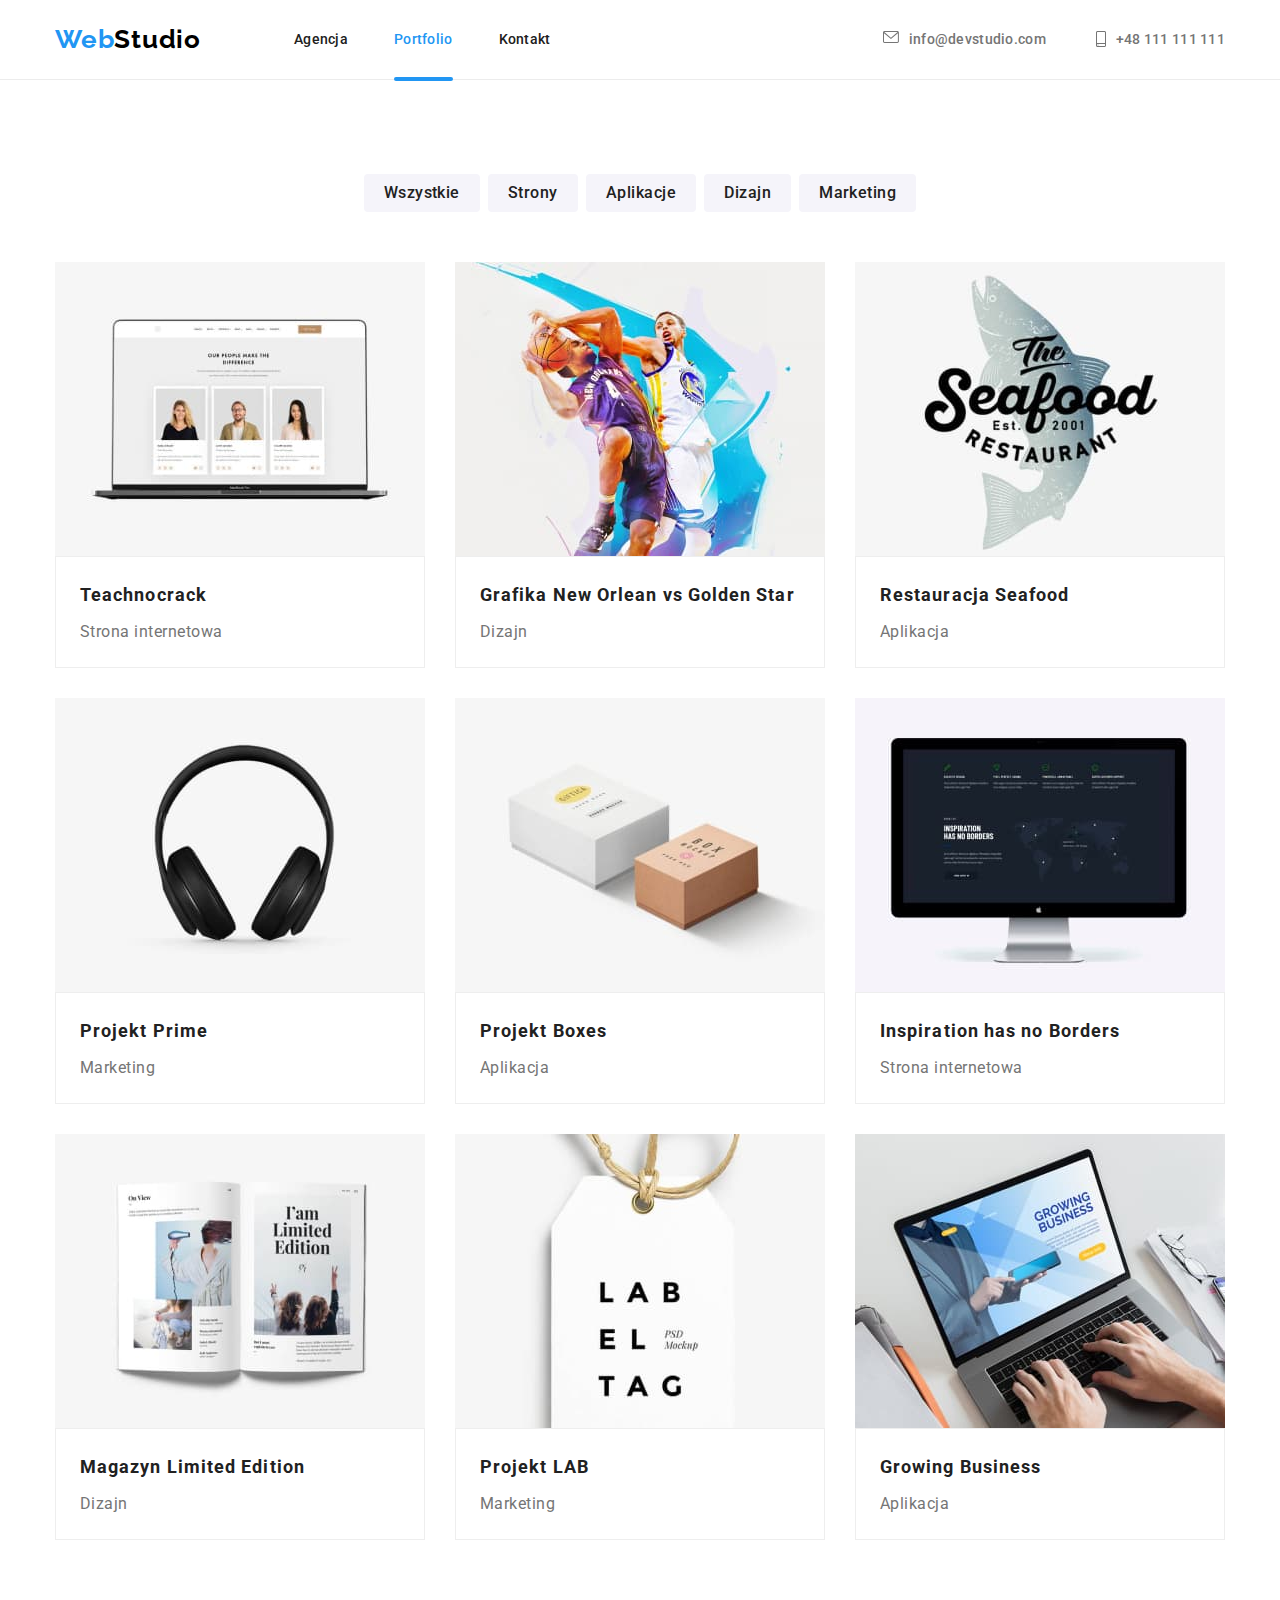
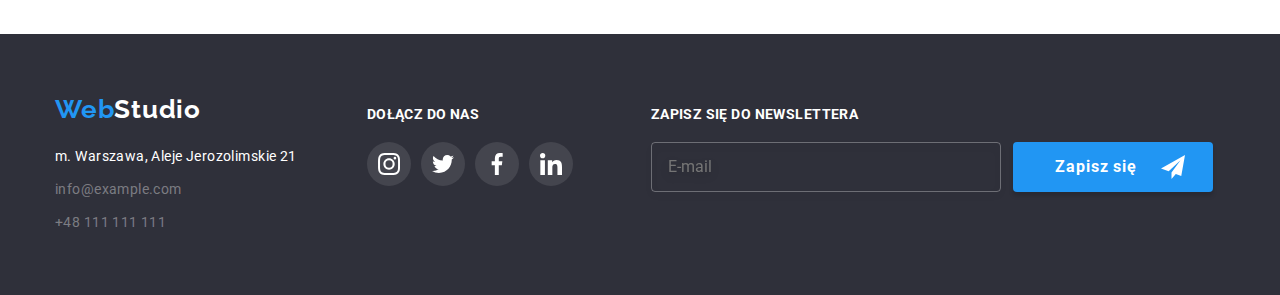
==== commit f4c9dc06: "?" ====
--- a/portfolio.html
+++ b/portfolio.html
@@ -54,26 +54,26 @@
 			</div>
 		</header>
 		<main>
-			<section class="section portfolio-section">
+			<section class="section portfolio">
 				<div class="container">
-					<ul class="list portfolio-buttonlist">
-						<li>
-							<button type="button" class="portfolio-buttonlist__item">Wszystkie</button>
-						</li>
-						<li>
-							<button type="button" class="portfolio-buttonlist__item">Strony</button>
-						</li>
-						<li>
-							<button type="button" class="portfolio-buttonlist__item">Aplikacje</button>
-						</li>
-						<li>
-							<button type="button" class="portfolio-buttonlist__item">Dizajn</button>
-						</li>
-						<li>
-							<button type="button" class="portfolio-buttonlist__item">Marketing</button>
+					<ul class="list portfolio__buttonlist">
+						<li>
+							<button type="button" class="portfolio__button">Wszystkie</button>
+						</li>
+						<li>
+							<button type="button" class="portfolio__button">Strony</button>
+						</li>
+						<li>
+							<button type="button" class="portfolio__button">Aplikacje</button>
+						</li>
+						<li>
+							<button type="button" class="portfolio__button">Dizajn</button>
+						</li>
+						<li>
+							<button type="button" class="portfolio__button">Marketing</button>
 						</li>
 					</ul>
-					<ul class="list portfolio-picturelist">
+					<ul class="list portfolio__projects">
 						<li>
 							<figure class="project">
 								<div class="project__box">
@@ -92,8 +92,8 @@
 									</div>
 								</div>
 								<figcaption class="project__description">
-									<h4 class="project-description__title">Teachnocrack</h4>
-									<p class="project-description__type">Strona internetowa</p>
+									<h4 class="project__description__title">Teachnocrack</h4>
+									<p class="project__description__type">Strona internetowa</p>
 								</figcaption>
 							</figure>
 						</li>
@@ -115,8 +115,8 @@
 									</div>
 								</div>
 								<figcaption class="project__description">
-									<h4 class="project-description__title">Grafika New Orlean vs Golden Star</h4>
-									<p class="project-description__type">Dizajn</p>
+									<h4 class="project__description__title">Grafika New Orlean vs Golden Star</h4>
+									<p class="project__description__type">Dizajn</p>
 								</figcaption>
 							</figure>
 						</li>
@@ -138,8 +138,8 @@
 									</div>
 								</div>
 								<figcaption class="project__description">
-									<h4 class="project-description__title">Restauracja Seafood</h4>
-									<p class="project-description__type">Aplikacja</p>
+									<h4 class="project__description__title">Restauracja Seafood</h4>
+									<p class="project__description__type">Aplikacja</p>
 								</figcaption>
 							</figure>
 						</li>
@@ -161,8 +161,8 @@
 									</div>
 								</div>
 								<figcaption class="project__description">
-									<h4 class="project-description__title">Projekt Prime</h4>
-									<p class="project-description__type">Marketing</p>
+									<h4 class="project__description__title">Projekt Prime</h4>
+									<p class="project__description__type">Marketing</p>
 								</figcaption>
 							</figure>
 						</li>
@@ -184,8 +184,8 @@
 									</div>
 								</div>
 								<figcaption class="project__description">
-									<h4 class="project-description__title">Projekt Boxes</h4>
-									<p class="project-description__type">Aplikacja</p>
+									<h4 class="project__description__title">Projekt Boxes</h4>
+									<p class="project__description__type">Aplikacja</p>
 								</figcaption>
 							</figure>
 						</li>
@@ -207,8 +207,8 @@
 									</div>
 								</div>
 								<figcaption class="project__description">
-									<h4 class="project-description__title">Inspiration has no Borders</h4>
-									<p class="project-description__type">Strona internetowa</p>
+									<h4 class="project__description__title">Inspiration has no Borders</h4>
+									<p class="project__description__type">Strona internetowa</p>
 								</figcaption>
 							</figure>
 						</li>
@@ -230,8 +230,8 @@
 									</div>
 								</div>
 								<figcaption class="project__description">
-									<h4 class="project-description__title">Magazyn Limited Edition</h4>
-									<p class="project-description__type">Dizajn</p>
+									<h4 class="project__description__title">Magazyn Limited Edition</h4>
+									<p class="project__description__type">Dizajn</p>
 								</figcaption>
 							</figure>
 						</li>
@@ -253,8 +253,8 @@
 									</div>
 								</div>
 								<figcaption class="project__description">
-									<h4 class="project-description__title">Projekt LAB</h4>
-									<p class="project-description__type">Marketing</p>
+									<h4 class="project__description__title">Projekt LAB</h4>
+									<p class="project__description__type">Marketing</p>
 								</figcaption>
 							</figure>
 						</li>
@@ -276,8 +276,8 @@
 									</div>
 								</div>
 								<figcaption class="project__description">
-									<h4 class="project-description__title">Growing Business</h4>
-									<p class="project-description__type">Aplikacja</p>
+									<h4 class="project__description__title">Growing Business</h4>
+									<p class="project__description__type">Aplikacja</p>
 								</figcaption>
 							</figure>
 						</li>
@@ -289,7 +289,7 @@
 			<div class="container footer__container">
 				<div>
 					<a href="index.html" class="logo">Web<span class="logo--color2">Studio</span></a>
-					<address class="address-footer">m. Warszawa, Aleje Jerozolimskie 21</address>
+					<address class="contact-footer__address">m. Warszawa, Aleje Jerozolimskie 21</address>
 					<ul class="contact-footer">
 						<li class="contact-footer__item">
 							<a href="mailto:info@example.com" class="contact-footer__mail">info@example.com</a>
@@ -301,13 +301,18 @@
 				</div>
 				<div class="socialmedia-footer">
 					<h3 class="socialmedia-footer__title">Dołącz do nas</h3>
-					<ul class="socialmedia-list">
-						<li>
-							<a class="socialmedia-link" href="https://www.instagram.com/" target="_blank"
+					<ul class="socialmedia">
+						<li>
+							<a class="socialmedia__link" href="https://www.instagram.com/" target="_blank"
 								><svg width="44" height="44">
-									<circle class="socialmedia-link__circle--footer" r="22" cx="22" cy="22" />
+									<circle
+										class="socialmedia__circle socialmedia__circle--footer"
+										r="22"
+										cx="22"
+										cy="22"
+									/>
 									<use
-										class="socialmedia-link__icon--footer"
+										class="socialmedia__icon socialmedia__icon--footer"
 										width="22"
 										height="22"
 										x="11"
@@ -318,11 +323,16 @@
 							</a>
 						</li>
 						<li>
-							<a class="socialmedia-link" href="https://twitter.com/" target="_blank">
+							<a class="socialmedia__link" href="https://twitter.com/" target="_blank">
 								<svg width="44" height="44">
-									<circle class="socialmedia-link__circle--footer" r="22" cx="22" cy="22" />
+									<circle
+										class="socialmedia__circle socialmedia__circle--footer"
+										r="22"
+										cx="22"
+										cy="22"
+									/>
 									<use
-										class="socialmedia-link__icon--footer"
+										class="socialmedia__icon socialmedia__icon--footer"
 										width="22"
 										height="22"
 										x="11"
@@ -333,11 +343,16 @@
 							</a>
 						</li>
 						<li>
-							<a class="socialmedia-link" href="https://facebook.com/" target="_blank">
+							<a class="socialmedia__link" href="https://facebook.com/" target="_blank">
 								<svg width="44" height="44">
-									<circle class="socialmedia-link__circle--footer" r="22" cx="22" cy="22" />
+									<circle
+										class="socialmedia__circle socialmedia__circle--footer"
+										r="22"
+										cx="22"
+										cy="22"
+									/>
 									<use
-										class="socialmedia-link__icon--footer"
+										class="socialmedia__icon socialmedia__icon--footer"
 										width="22"
 										height="22"
 										x="11"
@@ -348,11 +363,16 @@
 							</a>
 						</li>
 						<li>
-							<a class="socialmedia-link" href="https://www.linkedin.com/" target="_blank">
+							<a class="socialmedia__link" href="https://www.linkedin.com/" target="_blank">
 								<svg width="44" height="44">
-									<circle class="socialmedia-link__circle--footer" r="22" cx="22" cy="22" />
+									<circle
+										class="socialmedia__circle socialmedia__circle--footer"
+										r="22"
+										cx="22"
+										cy="22"
+									/>
 									<use
-										class="socialmedia-link__icon--footer"
+										class="socialmedia__icon socialmedia__icon--footer"
 										width="22"
 										height="22"
 										x="11"
@@ -366,8 +386,8 @@
 				</div>
 				<div class="newsletter">
 					<h3 class="newsletter__title">Zapisz się do newslettera</h3>
-					<form class="form-newsletter">
-						<input class="form-newsletter__input" type="email" name="email" placeholder="E-mail" />
+					<form class="newsletter__form">
+						<input class="newsletter__form__input" type="email" name="email" placeholder="E-mail" />
 						<button class="button-footer">
 							<span class="button-footer__text">Zapisz się</span>
 							<svg class="button-footer__img" width="24" height="24">
--- a/css/main.min.css
+++ b/css/main.min.css
@@ -1 +1 @@
-body{background-color:#fff;font-family:"Roboto",sans-serif;font-style:normal;font-weight:400}img{display:block}*{-webkit-box-sizing:border-box;box-sizing:border-box;margin:0;padding:0}.container{padding:0 15px;width:1200px}.section{padding-top:94px;padding-bottom:94px}.logo{font-family:"Raleway";text-decoration:none;font-weight:700;font-size:26px;line-height:1.2;letter-spacing:.03em;color:#2196f3;display:block}.logo--padding-r{padding-right:93px}.logo--color1{color:#000}.logo--color2{color:#fff}.list{list-style:none;display:-webkit-box;display:-ms-flexbox;display:flex;gap:30px}.list__item--relative{position:relative}.header{background-color:#fff;display:-webkit-box;display:-ms-flexbox;display:flex;-webkit-box-pack:center;-ms-flex-pack:center;justify-content:center;height:80px;border-bottom:1px solid #ececec}.header--flex{display:-webkit-box;display:-ms-flexbox;display:flex;-webkit-box-align:center;-ms-flex-align:center;align-items:center;padding:15px}.nav{list-style:none;display:-webkit-box;display:-ms-flexbox;display:flex;gap:46px}.nav--flex{list-style:none;display:-webkit-box;display:-ms-flexbox;display:flex}.nav__link{text-decoration:none;font-weight:500;font-size:14px;line-height:1.15;letter-spacing:.02em;color:#212121;display:block;position:relative;-webkit-transition-duration:250ms;transition-duration:250ms;-webkit-transition-timing-function:cubic-bezier(0.4, 0, 0.2, 1);transition-timing-function:cubic-bezier(0.4, 0, 0.2, 1);-webkit-transition-property:color;transition-property:color}.nav__link:hover,.nav__link:focus{color:#2196f3}.active__page{color:#2196f3}.active__page:after{position:absolute;content:"";width:100%;height:4px;background:#2196f3;border-radius:2px;bottom:-33px;right:0px}.contact-head{list-style:none;display:-webkit-box;display:-ms-flexbox;display:flex;-webkit-box-align:center;-ms-flex-align:center;align-items:center;margin-left:auto;gap:50px}.contact-head__mail{text-decoration:none;font-weight:500;font-size:14px;line-height:1.15;letter-spacing:.02em;color:#757575;fill:#757575;display:block;display:-webkit-box;display:-ms-flexbox;display:flex;-webkit-transition-duration:250ms;transition-duration:250ms;-webkit-transition-timing-function:cubic-bezier(0.4, 0, 0.2, 1);transition-timing-function:cubic-bezier(0.4, 0, 0.2, 1);-webkit-transition-property:color,fill;transition-property:color,fill}.contact-head__mail:hover,.contact-head__mail:focus{color:#2196f3;fill:#2196f3}.contact-head__mail__icon{margin-right:10px}.contact-head__phone{text-decoration:none;font-weight:500;font-size:14px;line-height:1.15;letter-spacing:.02em;color:#757575;fill:#757575;display:-webkit-box;display:-ms-flexbox;display:flex;-webkit-transition-duration:250ms;transition-duration:250ms;-webkit-transition-timing-function:cubic-bezier(0.4, 0, 0.2, 1);transition-timing-function:cubic-bezier(0.4, 0, 0.2, 1);-webkit-transition-property:color,fill;transition-property:color,fill}.contact-head__phone:hover,.contact-head__phone:focus{color:#2196f3;fill:#2196f3}.contact-head__phone__icon{margin-right:10px}.effective_solutions{background-image:-webkit-gradient(linear, left bottom, left top, from(rgba(47, 48, 58, 0.4)), to(rgba(47, 48, 58, 0.4))),url("../images/z.jpg");background-image:linear-gradient(0deg, rgba(47, 48, 58, 0.4) 0%, rgba(47, 48, 58, 0.4) 100%),url("../images/z.jpg");display:-webkit-box;display:-ms-flexbox;display:flex;height:600px;-webkit-box-pack:center;-ms-flex-pack:center;justify-content:center;-webkit-box-align:center;-ms-flex-align:center;align-items:center;max-width:1600px;background-size:auto;margin:0 auto}.effective_solutions__title{font-weight:900;font-size:44px;line-height:1.36;text-align:center;letter-spacing:.06em;text-transform:uppercase;color:#fff;width:696px;height:120px;margin:0px auto 30px}.effective_solutions__button{background:#2196f3;-webkit-box-shadow:0px 4px 4px rgba(0,0,0,.15);box-shadow:0px 4px 4px rgba(0,0,0,.15);border-radius:4px;border-width:0px;cursor:pointer;font-family:"Roboto",sans-serif;color:#fff;font-weight:700;font-size:16px;line-height:1.88;display:-webkit-box;display:-ms-flexbox;display:flex;-webkit-box-align:center;-ms-flex-align:center;align-items:center;text-align:center;letter-spacing:.06em;margin:0 auto;padding:10px 41px;-webkit-transition-duration:250ms;transition-duration:250ms;-webkit-transition-timing-function:cubic-bezier(0.4, 0, 0.2, 1);transition-timing-function:cubic-bezier(0.4, 0, 0.2, 1);-webkit-transition-property:color,background;transition-property:color,background}.effective_solutions__button:hover,.effective_solutions__button:focus{background:#fff;color:#212121}.loremipsum-section{display:-webkit-box;display:-ms-flexbox;display:flex;-webkit-box-pack:center;-ms-flex-pack:center;justify-content:center}.figure_image{background-color:#f5f4fa;border-radius:4px;margin-bottom:30px;padding:25px 100px}.figure_destripction__title{font-weight:700;font-size:14px;line-height:1.15;letter-spacing:.03em;text-transform:uppercase;color:#212121}.figure_destripction__paragraph{font-size:14px;line-height:1.71;letter-spacing:.03em;color:#757575}.job-section{display:-webkit-box;display:-ms-flexbox;display:flex;padding-top:0px;height:100%;-webkit-box-pack:center;-ms-flex-pack:center;justify-content:center}.job-section__title{font-weight:700;font-size:36px;line-height:1.16;text-align:center;letter-spacing:.03em;color:#212121;padding-bottom:50px}.description-jobitem{position:absolute;bottom:0px;width:370px;height:70px;background:rgba(47,48,58,.8);font-weight:700;font-size:14px;line-height:1,15;text-align:center;letter-spacing:.03em;text-transform:uppercase;color:#fff;display:-webkit-box;display:-ms-flexbox;display:flex;-webkit-box-pack:center;-ms-flex-pack:center;justify-content:center;-webkit-box-align:center;-ms-flex-align:center;align-items:center}.section-team{background-color:#f5f4fa;display:-webkit-box;display:-ms-flexbox;display:flex;-webkit-box-pack:center;-ms-flex-pack:center;justify-content:center}.section-team__title{font-weight:700;font-size:36px;line-height:1.16;text-align:center;letter-spacing:.03em;color:#212121;padding-bottom:50px}.figure-profile{background:#fff;-webkit-box-shadow:0px 1px 3px rgba(0,0,0,.12),0px 1px 1px rgba(0,0,0,.14),0px 2px 1px rgba(0,0,0,.2);box-shadow:0px 1px 3px rgba(0,0,0,.12),0px 1px 1px rgba(0,0,0,.14),0px 2px 1px rgba(0,0,0,.2);border-radius:0px 0px 4px 4px;-webkit-box-pack:center;-ms-flex-pack:center;justify-content:center;font-size:16px;line-height:1.18;text-align:center;letter-spacing:.03em}.figure-profile__description{padding-bottom:30px}.figure-profile__nickname{font-weight:500;color:#212121;padding-top:30px;padding-bottom:10px}.figure-profile__job{color:#757575;margin-bottom:16px}.socialmedia-list{display:-webkit-box;display:-ms-flexbox;display:flex;-webkit-box-pack:center;-ms-flex-pack:center;justify-content:center;gap:10px;list-style:none}.socialmedia-link:hover .socialmedia-link__circle,.socialmedia-link:hover .socialmedia-link__circle--footer,.socialmedia-link:focus .socialmedia-link__circle,.socialmedia-link:focus .socialmedia-link__circle--footer{fill:#2196f3}.socialmedia-link:hover .socialmedia-link__icon,.socialmedia-link:hover .socialmedia-link__icon--footer,.socialmedia-link:focus .socialmedia-link__icon,.socialmedia-link:focus .socialmedia-link__icon--footer{fill:#fff}.socialmedia-link__circle,.socialmedia-link__circle--footer{fill:#fff;-webkit-transition-duration:250ms;transition-duration:250ms;-webkit-transition-timing-function:cubic-bezier(0.4, 0, 0.2, 1);transition-timing-function:cubic-bezier(0.4, 0, 0.2, 1);-webkit-transition-property:fill;transition-property:fill}.socialmedia-link__icon,.socialmedia-link__icon--footer{fill:#afb1b8;-webkit-transition-duration:250ms;transition-duration:250ms;-webkit-transition-timing-function:cubic-bezier(0.4, 0, 0.2, 1);transition-timing-function:cubic-bezier(0.4, 0, 0.2, 1);-webkit-transition-property:fill;transition-property:fill}.section-customers{display:-webkit-box;display:-ms-flexbox;display:flex;-webkit-box-pack:center;-ms-flex-pack:center;justify-content:center}.section-customers__title{font-weight:700;font-size:36px;line-height:1.16;text-align:center;letter-spacing:.03em;margin-bottom:50px}.customers-list{list-style:none;display:-webkit-box;display:-ms-flexbox;display:flex;-webkit-box-pack:justify;-ms-flex-pack:justify;justify-content:space-between;gap:26px}.customers-list__img{width:172px;height:92px;fill:#afb1b8;border:1px solid #afb1b8;border-radius:4px;display:-webkit-box;display:-ms-flexbox;display:flex;-webkit-box-pack:center;-ms-flex-pack:center;justify-content:center;-webkit-box-align:center;-ms-flex-align:center;align-items:center;-webkit-transition-duration:250ms;transition-duration:250ms;-webkit-transition-timing-function:cubic-bezier(0.4, 0, 0.2, 1);transition-timing-function:cubic-bezier(0.4, 0, 0.2, 1);-webkit-transition-property:border,border-radius,fill;transition-property:border,border-radius,fill}.customers-list__img:hover,.customers-list__img:focus{border:1px solid #2196f3;border-radius:4px;fill:#2196f3}.footer{background-color:#2f303a;display:-webkit-box;display:-ms-flexbox;display:flex;-webkit-box-pack:center;-ms-flex-pack:center;justify-content:center;padding:60px 0 60px}.footer__container{display:-webkit-box;display:-ms-flexbox;display:flex}.footer-conteiner{display:-webkit-box;display:-ms-flexbox;display:flex}.contact-footer{list-style:none}.contact-footer__item{margin-top:9px}.contact-footer__mail{text-decoration:none;font-size:14px;line-height:1.71;letter-spacing:.03em;color:rgba(255,255,255,.3764705882);-webkit-transition-duration:250ms;transition-duration:250ms;-webkit-transition-timing-function:cubic-bezier(0.4, 0, 0.2, 1);transition-timing-function:cubic-bezier(0.4, 0, 0.2, 1);-webkit-transition-property:color;transition-property:color}.contact-footer__mail:hover,.contact-footer__mail:focus{color:#2196f3}.contact-footer__phone{text-decoration:none;font-size:14px;line-height:1.71;letter-spacing:.03em;color:rgba(255,255,255,.3764705882);-webkit-transition-duration:250ms;transition-duration:250ms;-webkit-transition-timing-function:cubic-bezier(0.4, 0, 0.2, 1);transition-timing-function:cubic-bezier(0.4, 0, 0.2, 1);-webkit-transition-property:color;transition-property:color}.contact-footer__phone:hover,.contact-footer__phone:focus{color:#2196f3}.address-footer{font-size:14px;line-height:1.71;letter-spacing:.03em;color:#fff;margin-top:20px;font-style:normal}.socialmedia-footer{width:206px;height:80px;margin-left:70px}.socialmedia-footer__title{font-weight:700;font-size:14px;line-height:1,15;letter-spacing:.03em;text-transform:uppercase;color:#fff;margin-top:12px;margin-bottom:20px}.socialmedia-link__circle--footer{fill:rgba(255,255,255,.1019607843)}.socialmedia-link__icon--footer{fill:#fff}.newsletter{margin-left:78px}.newsletter__title{font-weight:700;font-size:14px;line-height:1.15;letter-spacing:.03em;text-transform:uppercase;color:#fff;margin-top:12px;margin-bottom:20px}.form-newsletter{height:50px;display:-webkit-box;display:-ms-flexbox;display:flex;-webkit-box-pack:center;-ms-flex-pack:center;justify-content:center;-webkit-box-align:center;-ms-flex-align:center;align-items:center}.form-newsletter__input{width:350px;height:auto;border:1px solid rgba(255,255,255,.3);-webkit-filter:drop-shadow(0px 4px 4px rgba(0, 0, 0, 0.15));filter:drop-shadow(0px 4px 4px rgba(0, 0, 0, 0.15));border-radius:4px;background-color:rgba(0,0,0,0);color:#fff;padding:15px 16px;margin-right:12px}.button-footer{width:200px;height:50px;background:#2196f3;-webkit-box-shadow:0px 4px 4px rgba(0,0,0,.15);box-shadow:0px 4px 4px rgba(0,0,0,.15);border-radius:4px;font-weight:700;font-size:16px;line-height:1.87;-webkit-box-align:center;-ms-flex-align:center;align-items:center;text-align:center;letter-spacing:.06em;color:#fff;border-width:0px;display:-webkit-box;display:-ms-flexbox;display:flex;align-items:center;-webkit-transition-duration:250ms;transition-duration:250ms;-webkit-transition-timing-function:cubic-bezier(0.4, 0, 0.2, 1);transition-timing-function:cubic-bezier(0.4, 0, 0.2, 1);-webkit-transition-property:color,background;transition-property:color,background;cursor:pointer}.button-footer:hover,.button-footer:focus{background:#fff;color:#212121}.button-footer:hover .button-footer__img,.button-footer:focus .button-footer__img{fill:#212121}.button-footer__text{height:24px;-webkit-box-pack:center;-ms-flex-pack:center;justify-content:center;-webkit-box-align:center;-ms-flex-align:center;align-items:center;display:-webkit-box;display:-ms-flexbox;display:flex;margin-left:42px;font-size:16px;line-height:1.87;letter-spacing:.06em}.button-footer__img{fill:#fff;margin:auto 0 auto 24px;-webkit-transition-duration:250ms;transition-duration:250ms;-webkit-transition-timing-function:cubic-bezier(0.4, 0, 0.2, 1);transition-timing-function:cubic-bezier(0.4, 0, 0.2, 1);-webkit-transition-property:fill;transition-property:fill}.backdrop{position:fixed;top:0px;left:0px;width:100%;height:100%;background-color:rgba(0,0,0,.2);display:-webkit-box;display:-ms-flexbox;display:flex;-webkit-box-pack:center;-ms-flex-pack:center;justify-content:center;-webkit-box-align:center;-ms-flex-align:center;align-items:center;opacity:1;-webkit-transition-property:opacity,visibility;transition-property:opacity,visibility;-webkit-transition-duration:2s;transition-duration:2s;visibility:visible}.modal{position:relative;width:528px;height:581px;background:#fff;-webkit-box-shadow:0px 1px 3px rgba(0,0,0,.12),0px 1px 1px rgba(0,0,0,.14),0px 2px 1px rgba(0,0,0,.2);box-shadow:0px 1px 3px rgba(0,0,0,.12),0px 1px 1px rgba(0,0,0,.14),0px 2px 1px rgba(0,0,0,.2);border-radius:4px;-webkit-transform:scale(1);transform:scale(1);opacity:1;-webkit-transition-property:opacity,-webkit-transform;transition-property:opacity,-webkit-transform;transition-property:opacity,transform;transition-property:opacity,transform,-webkit-transform;-webkit-transition-duration:2s;transition-duration:2s}.modal__closebtn{top:8px;right:8px;position:absolute;width:30px;height:30px;-webkit-box-sizing:border-box;box-sizing:border-box;background:#fff;border:1px solid rgba(0,0,0,.1);border-radius:50%;display:-webkit-box;display:-ms-flexbox;display:flex;-webkit-box-pack:center;-ms-flex-pack:center;justify-content:center;-webkit-box-align:center;-ms-flex-align:center;align-items:center;cursor:pointer}.modal__closebtn:hover,.modal__closebtn:focus{background:rgba(0,0,0,.1)}.hidden{pointer-events:none;visibility:hidden;-webkit-transition-property:visibility,opacity,pointer-events;transition-property:visibility,opacity,pointer-events;opacity:0}.hidden .transform-modal{-webkit-transform:scale(0);transform:scale(0);-webkit-transition-property:-webkit-transform;transition-property:-webkit-transform;transition-property:transform;transition-property:transform, -webkit-transform;-webkit-transition-duration:2s;transition-duration:2s}.modal-conteiner{position:relative;margin-top:40px;margin-left:40px;margin-right:40px}.modal-conteiner__title{font-weight:700;font-size:20px;line-height:1.15;text-align:center;letter-spacing:.03em;color:#212121}.form__item{margin-top:28px;position:relative}.form__item--firstmargin{margin-top:30px}.form__label{position:absolute;top:-16px;font-size:12px;line-height:1.15;letter-spacing:.01em;color:#757575}.form__input{width:448px;height:40px;padding-left:40px;border:1px solid rgba(33,33,33,.2);border-radius:4px;-webkit-transition-duration:250ms;transition-duration:250ms;-webkit-transition-timing-function:cubic-bezier(0.4, 0, 0.2, 1);transition-timing-function:cubic-bezier(0.4, 0, 0.2, 1);-webkit-transition-property:border;transition-property:border}.form__input:hover+.form__img,.form__input:focus+.form__img{fill:#2196f3}.form__input:hover,.form__input:focus{border:1px solid #2196f3}.form__img{position:absolute;top:11px;left:13px;width:18px;height:18px;-webkit-transition-duration:250ms;transition-duration:250ms;-webkit-transition-timing-function:cubic-bezier(0.4, 0, 0.2, 1);transition-timing-function:cubic-bezier(0.4, 0, 0.2, 1);-webkit-transition-property:fill;transition-property:fill}.form__textbox{width:448px;height:120px;border:1px solid rgba(33,33,33,.2);border-radius:4px;padding:12px 16px;-webkit-transition-duration:250ms;transition-duration:250ms;-webkit-transition-timing-function:cubic-bezier(0.4, 0, 0.2, 1);transition-timing-function:cubic-bezier(0.4, 0, 0.2, 1);-webkit-transition-property:border;transition-property:border;resize:none}.form__textbox:hover,.form__textbox:focus{border:1px solid #2196f3}.form__textbox::-webkit-input-placeholder{font-size:12px;line-height:1.15;letter-spacing:.01em;color:rgba(117,117,117,.5)}.form__textbox::-moz-placeholder{font-size:12px;line-height:1.15;letter-spacing:.01em;color:rgba(117,117,117,.5)}.form__textbox:-ms-input-placeholder{font-size:12px;line-height:1.15;letter-spacing:.01em;color:rgba(117,117,117,.5)}.form__textbox::-ms-input-placeholder{font-size:12px;line-height:1.15;letter-spacing:.01em;color:rgba(117,117,117,.5)}.form__textbox::placeholder{font-size:12px;line-height:1.15;letter-spacing:.01em;color:rgba(117,117,117,.5)}.form__button{margin:30px auto 0px;width:200px;height:50px;background:#2196f3;-webkit-box-shadow:0px 4px 4px rgba(0,0,0,.15);box-shadow:0px 4px 4px rgba(0,0,0,.15);border-radius:4px;border:0px;font-weight:700;font-size:16px;line-height:1.875;display:-webkit-box;display:-ms-flexbox;display:flex;-webkit-box-pack:center;-ms-flex-pack:center;justify-content:center;-webkit-box-align:center;-ms-flex-align:center;align-items:center;letter-spacing:.06em;color:#fff;cursor:pointer;-webkit-transition-duration:250ms;transition-duration:250ms;-webkit-transition-timing-function:cubic-bezier(0.4, 0, 0.2, 1);transition-timing-function:cubic-bezier(0.4, 0, 0.2, 1);-webkit-transition-property:background;transition-property:background}.form__button:hover,.form__button:focus{background:rgba(117,192,253,.884)}.custom-checkbox{position:relative;display:-webkit-box;display:-ms-flexbox;display:flex;-webkit-box-align:center;-ms-flex-align:center;align-items:center;font-size:14px;line-height:1.71;letter-spacing:.03em;color:#757575;margin-left:12px;margin-right:12px;letter-spacing:.03em;margin-top:20px}.custom-checkbox__box[type=checkbox]{-webkit-appearance:none;-moz-appearance:none;appearance:none;background:#fff;margin:0px;border:2px solid rgba(33,33,33,.2);width:16px;height:16px;border-radius:4px;margin-right:7px;-webkit-transition-duration:250ms;transition-duration:250ms;-webkit-transition-timing-function:cubic-bezier(0.4, 0, 0.2, 1);transition-timing-function:cubic-bezier(0.4, 0, 0.2, 1);-webkit-transition-property:background,border;transition-property:background,border}.custom-checkbox__box[type=checkbox]:checked{background:#2196f3;border:2px solid #2196f3}.custom-checkbox__box[type=checkbox]:checked+.custom-checkbox__icon{opacity:1}.custom-checkbox__icon{position:absolute;left:1px;top:5px;opacity:0;fill:#fff}.custom-checkbox__link{color:#2196f3;letter-spacing:.03em}.portfolio-section{display:-webkit-box;display:-ms-flexbox;display:flex;-webkit-box-pack:center;-ms-flex-pack:center;justify-content:center}.portfolio-buttonlist{-webkit-box-pack:center;-ms-flex-pack:center;justify-content:center;gap:8px}.portfolio-buttonlist__item{font-weight:500;font-size:16px;line-height:1.61;text-align:center;letter-spacing:.03em;color:#212121;background:#f5f4fa;border-width:0px;cursor:pointer;font-family:"Roboto",sans-serif;padding:6px 20px;border-radius:4px;-webkit-transition-duration:250ms;transition-duration:250ms;-webkit-transition-timing-function:cubic-bezier(0.4, 0, 0.2, 1);transition-timing-function:cubic-bezier(0.4, 0, 0.2, 1);-webkit-transition-property:background,color,-webkit-box-shadow;transition-property:background,color,-webkit-box-shadow;transition-property:background,color,box-shadow;transition-property:background,color,box-shadow,-webkit-box-shadow}.portfolio-buttonlist__item:hover,.portfolio-buttonlist__item:focus{background:#2196f3;color:#fff;-webkit-box-shadow:0px 3px 1px rgba(0,0,0,.1),0px 1px 2px rgba(0,0,0,.08),0px 2px 2px rgba(0,0,0,.12);box-shadow:0px 3px 1px rgba(0,0,0,.1),0px 1px 2px rgba(0,0,0,.08),0px 2px 2px rgba(0,0,0,.12)}.portfolio-picturelist{display:-webkit-box;display:-ms-flexbox;display:flex;-ms-flex-wrap:wrap;flex-wrap:wrap;gap:30px;-webkit-box-pack:center;-ms-flex-pack:center;justify-content:center;margin-top:50px}.project{background:#fff;-webkit-transition-duration:250ms;transition-duration:250ms;-webkit-transition-timing-function:cubic-bezier(0.4, 0, 0.2, 1);transition-timing-function:cubic-bezier(0.4, 0, 0.2, 1);-webkit-transition-property:cursor,-webkit-box-shadow;transition-property:cursor,-webkit-box-shadow;transition-property:box-shadow,cursor;transition-property:box-shadow,cursor,-webkit-box-shadow}.project:hover .project__overlay,.project:focus .project__overlay{-webkit-transform:translateY(0);transform:translateY(0)}.project:hover,.project:focus{-webkit-box-shadow:0px 1px 1px rgba(0,0,0,.12),0px 4px 4px rgba(0,0,0,.06),1px 4px 6px rgba(0,0,0,.16);box-shadow:0px 1px 1px rgba(0,0,0,.12),0px 4px 4px rgba(0,0,0,.06),1px 4px 6px rgba(0,0,0,.16);cursor:pointer}.project__box{position:relative;overflow:hidden}.project__overlay{height:294px;width:370px;padding:24px;position:absolute;top:0px;left:0px;background-color:#2196f3;-webkit-transform:translateY(150%);transform:translateY(150%);-webkit-transition-property:-webkit-transform;transition-property:-webkit-transform;transition-property:transform;transition-property:transform, -webkit-transform;-webkit-transition-duration:250ms;transition-duration:250ms}.project__text{font-size:18px;line-height:1.56;letter-spacing:.03em;color:#fff}.project__description{border:1px solid #eee}.project__description__title{font-weight:700;font-size:18px;line-height:2;letter-spacing:.06em;color:#212121;padding:20px 24px 2px}.project__description__type{font-size:16px;line-height:1.88;letter-spacing:.03em;color:#757575;padding:2px 24px 20px}.project-description{border:1px solid #eee}.project-description__title{font-weight:700;font-size:18px;line-height:2;letter-spacing:.06em;color:#212121;padding:20px 24px 2px}.project-description__type{font-size:16px;line-height:1.88;letter-spacing:.03em;color:#757575;padding:2px 24px 20px}/*# sourceMappingURL=main.min.css.map */+body{background-color:#fff;font-family:"Roboto",sans-serif;font-style:normal;font-weight:400}img{display:block}*{-webkit-box-sizing:border-box;box-sizing:border-box;margin:0;padding:0}.container{padding:0 15px;width:1200px}.section{padding-top:94px;padding-bottom:94px}.logo{font-family:"Raleway";text-decoration:none;font-weight:700;font-size:26px;line-height:1.2;letter-spacing:.03em;color:#2196f3;display:block}.logo--padding-r{padding-right:93px}.logo--color1{color:#000}.logo--color2{color:#fff}.list,.job__list{list-style:none;display:-webkit-box;display:-ms-flexbox;display:flex;gap:30px}.list__item--relative{position:relative}.header{background-color:#fff;display:-webkit-box;display:-ms-flexbox;display:flex;-webkit-box-pack:center;-ms-flex-pack:center;justify-content:center;height:80px;border-bottom:1px solid #ececec}.header--flex{display:-webkit-box;display:-ms-flexbox;display:flex;-webkit-box-align:center;-ms-flex-align:center;align-items:center;padding:15px}.nav{list-style:none;display:-webkit-box;display:-ms-flexbox;display:flex;gap:46px}.nav--flex{list-style:none;display:-webkit-box;display:-ms-flexbox;display:flex}.nav__link{text-decoration:none;font-weight:500;font-size:14px;line-height:1.15;letter-spacing:.02em;color:#212121;display:block;position:relative;-webkit-transition-duration:250ms;transition-duration:250ms;-webkit-transition-timing-function:cubic-bezier(0.4, 0, 0.2, 1);transition-timing-function:cubic-bezier(0.4, 0, 0.2, 1);-webkit-transition-property:color;transition-property:color}.nav__link:hover,.nav__link:focus{color:#2196f3}.active__page{color:#2196f3}.active__page:after{position:absolute;content:"";width:100%;height:4px;background:#2196f3;border-radius:2px;bottom:-33px;right:0px}.contact-head{list-style:none;display:-webkit-box;display:-ms-flexbox;display:flex;-webkit-box-align:center;-ms-flex-align:center;align-items:center;margin-left:auto;gap:50px}.contact-head__mail{text-decoration:none;font-weight:500;font-size:14px;line-height:1.15;letter-spacing:.02em;color:#757575;fill:#757575;display:block;display:-webkit-box;display:-ms-flexbox;display:flex;-webkit-transition-duration:250ms;transition-duration:250ms;-webkit-transition-timing-function:cubic-bezier(0.4, 0, 0.2, 1);transition-timing-function:cubic-bezier(0.4, 0, 0.2, 1);-webkit-transition-property:color,fill;transition-property:color,fill}.contact-head__mail:hover,.contact-head__mail:focus{color:#2196f3;fill:#2196f3}.contact-head__mail--icon{margin-right:10px}.contact-head__phone{text-decoration:none;font-weight:500;font-size:14px;line-height:1.15;letter-spacing:.02em;color:#757575;fill:#757575;display:-webkit-box;display:-ms-flexbox;display:flex;-webkit-transition-duration:250ms;transition-duration:250ms;-webkit-transition-timing-function:cubic-bezier(0.4, 0, 0.2, 1);transition-timing-function:cubic-bezier(0.4, 0, 0.2, 1);-webkit-transition-property:color,fill;transition-property:color,fill}.contact-head__phone:hover,.contact-head__phone:focus{color:#2196f3;fill:#2196f3}.contact-head__phone--icon{margin-right:10px}.effective_solutions{background-image:-webkit-gradient(linear, left bottom, left top, from(rgba(47, 48, 58, 0.4)), to(rgba(47, 48, 58, 0.4))),url("../images/z.jpg");background-image:linear-gradient(0deg, rgba(47, 48, 58, 0.4) 0%, rgba(47, 48, 58, 0.4) 100%),url("../images/z.jpg");display:-webkit-box;display:-ms-flexbox;display:flex;height:600px;-webkit-box-pack:center;-ms-flex-pack:center;justify-content:center;-webkit-box-align:center;-ms-flex-align:center;align-items:center;max-width:1600px;background-size:auto;margin:0 auto}.effective_solutions__title{font-weight:900;font-size:44px;line-height:1.36;text-align:center;letter-spacing:.06em;text-transform:uppercase;color:#fff;width:696px;height:120px;margin:0px auto 30px}.effective_solutions__button{background:#2196f3;-webkit-box-shadow:0px 4px 4px rgba(0,0,0,.15);box-shadow:0px 4px 4px rgba(0,0,0,.15);border-radius:4px;border-width:0px;cursor:pointer;font-family:"Roboto",sans-serif;color:#fff;font-weight:700;font-size:16px;line-height:1.88;display:-webkit-box;display:-ms-flexbox;display:flex;-webkit-box-align:center;-ms-flex-align:center;align-items:center;text-align:center;letter-spacing:.06em;margin:0 auto;padding:10px 41px;-webkit-transition-duration:250ms;transition-duration:250ms;-webkit-transition-timing-function:cubic-bezier(0.4, 0, 0.2, 1);transition-timing-function:cubic-bezier(0.4, 0, 0.2, 1);-webkit-transition-property:color,background;transition-property:color,background}.effective_solutions__button:hover,.effective_solutions__button:focus{background:#fff;color:#212121}.loremipsum__section{display:-webkit-box;display:-ms-flexbox;display:flex;-webkit-box-pack:center;-ms-flex-pack:center;justify-content:center}.loremipsum__image{background-color:#f5f4fa;border-radius:4px;margin-bottom:30px;padding:25px 100px}.loremipsum__destripction__title{font-weight:700;font-size:14px;line-height:1.15;letter-spacing:.03em;text-transform:uppercase;color:#212121}.loremipsum__destripction__paragraph{font-size:14px;line-height:1.71;letter-spacing:.03em;color:#757575;margin-top:10px}.job{display:-webkit-box;display:-ms-flexbox;display:flex;padding-top:0px;height:100%;-webkit-box-pack:center;-ms-flex-pack:center;justify-content:center}.job__item{position:relative}.job__description{position:absolute;bottom:0px;width:370px;height:70px;background:rgba(47,48,58,.8);font-weight:700;font-size:14px;line-height:1,15;text-align:center;letter-spacing:.03em;text-transform:uppercase;color:#fff;display:-webkit-box;display:-ms-flexbox;display:flex;-webkit-box-pack:center;-ms-flex-pack:center;justify-content:center;-webkit-box-align:center;-ms-flex-align:center;align-items:center}.job__title{font-weight:700;font-size:36px;line-height:1.16;text-align:center;letter-spacing:.03em;color:#212121;padding-bottom:50px}.team{background-color:#f5f4fa;display:-webkit-box;display:-ms-flexbox;display:flex;-webkit-box-pack:center;-ms-flex-pack:center;justify-content:center}.team__title{font-weight:700;font-size:36px;line-height:1.16;text-align:center;letter-spacing:.03em;color:#212121;padding-bottom:50px}.profile{background:#fff;-webkit-box-shadow:0px 1px 3px rgba(0,0,0,.12),0px 1px 1px rgba(0,0,0,.14),0px 2px 1px rgba(0,0,0,.2);box-shadow:0px 1px 3px rgba(0,0,0,.12),0px 1px 1px rgba(0,0,0,.14),0px 2px 1px rgba(0,0,0,.2);border-radius:0px 0px 4px 4px;-webkit-box-pack:center;-ms-flex-pack:center;justify-content:center;font-size:16px;line-height:1.18;text-align:center;letter-spacing:.03em}.profile__description{padding-bottom:30px}.profile__nickname{font-weight:500;color:#212121;padding-top:30px;padding-bottom:10px}.profile__job{color:#757575;margin-bottom:16px}.customers{display:-webkit-box;display:-ms-flexbox;display:flex;-webkit-box-pack:center;-ms-flex-pack:center;justify-content:center}.customers__title{font-weight:700;font-size:36px;line-height:1.16;text-align:center;letter-spacing:.03em;margin-bottom:50px}.customers__list{list-style:none;display:-webkit-box;display:-ms-flexbox;display:flex;-webkit-box-pack:justify;-ms-flex-pack:justify;justify-content:space-between;gap:26px}.customers__item{width:172px;height:92px;fill:#afb1b8;border:1px solid #afb1b8;border-radius:4px;display:-webkit-box;display:-ms-flexbox;display:flex;-webkit-box-pack:center;-ms-flex-pack:center;justify-content:center;-webkit-box-align:center;-ms-flex-align:center;align-items:center;-webkit-transition-duration:250ms;transition-duration:250ms;-webkit-transition-timing-function:cubic-bezier(0.4, 0, 0.2, 1);transition-timing-function:cubic-bezier(0.4, 0, 0.2, 1);-webkit-transition-property:border,border-radius,fill;transition-property:border,border-radius,fill}.customers__item:hover,.customers__item:focus{border:1px solid #2196f3;border-radius:4px;fill:#2196f3}.footer{background-color:#2f303a;display:-webkit-box;display:-ms-flexbox;display:flex;-webkit-box-pack:center;-ms-flex-pack:center;justify-content:center;padding:60px 0 60px}.footer__container{display:-webkit-box;display:-ms-flexbox;display:flex}.contact-footer{list-style:none}.contact-footer__item{margin-top:9px}.contact-footer__mail{text-decoration:none;font-size:14px;line-height:1.71;letter-spacing:.03em;color:rgba(255,255,255,.3764705882);-webkit-transition-duration:250ms;transition-duration:250ms;-webkit-transition-timing-function:cubic-bezier(0.4, 0, 0.2, 1);transition-timing-function:cubic-bezier(0.4, 0, 0.2, 1);-webkit-transition-property:color;transition-property:color}.contact-footer__mail:hover,.contact-footer__mail:focus{color:#2196f3}.contact-footer__phone{text-decoration:none;font-size:14px;line-height:1.71;letter-spacing:.03em;color:rgba(255,255,255,.3764705882);-webkit-transition-duration:250ms;transition-duration:250ms;-webkit-transition-timing-function:cubic-bezier(0.4, 0, 0.2, 1);transition-timing-function:cubic-bezier(0.4, 0, 0.2, 1);-webkit-transition-property:color;transition-property:color}.contact-footer__phone:hover,.contact-footer__phone:focus{color:#2196f3}.contact-footer__address{font-size:14px;line-height:1.71;letter-spacing:.03em;color:#fff;margin-top:20px;font-style:normal}.socialmedia-footer{width:206px;height:80px;margin-left:70px}.socialmedia-footer__title{font-weight:700;font-size:14px;line-height:1,15;letter-spacing:.03em;text-transform:uppercase;color:#fff;margin-top:12px;margin-bottom:20px}.newsletter{margin-left:78px}.newsletter__title{font-weight:700;font-size:14px;line-height:1.15;letter-spacing:.03em;text-transform:uppercase;color:#fff;margin-top:12px;margin-bottom:20px}.newsletter__form{height:50px;display:-webkit-box;display:-ms-flexbox;display:flex;-webkit-box-pack:center;-ms-flex-pack:center;justify-content:center;-webkit-box-align:center;-ms-flex-align:center;align-items:center}.newsletter__form__input{width:350px;height:auto;border:1px solid rgba(255,255,255,.3);-webkit-filter:drop-shadow(0px 4px 4px rgba(0, 0, 0, 0.15));filter:drop-shadow(0px 4px 4px rgba(0, 0, 0, 0.15));border-radius:4px;background-color:rgba(0,0,0,0);color:#fff;padding:15px 16px;margin-right:12px}.button-footer{width:200px;height:50px;background:#2196f3;-webkit-box-shadow:0px 4px 4px rgba(0,0,0,.15);box-shadow:0px 4px 4px rgba(0,0,0,.15);border-radius:4px;font-weight:700;font-size:16px;line-height:1.87;-webkit-box-align:center;-ms-flex-align:center;align-items:center;text-align:center;letter-spacing:.06em;color:#fff;border-width:0px;display:-webkit-box;display:-ms-flexbox;display:flex;align-items:center;-webkit-transition-duration:250ms;transition-duration:250ms;-webkit-transition-timing-function:cubic-bezier(0.4, 0, 0.2, 1);transition-timing-function:cubic-bezier(0.4, 0, 0.2, 1);-webkit-transition-property:color,background;transition-property:color,background;cursor:pointer}.button-footer:hover,.button-footer:focus{background:#fff;color:#212121}.button-footer__text{height:24px;-webkit-box-pack:center;-ms-flex-pack:center;justify-content:center;-webkit-box-align:center;-ms-flex-align:center;align-items:center;display:-webkit-box;display:-ms-flexbox;display:flex;margin-left:42px;font-size:16px;line-height:1.87;letter-spacing:.06em}.button-footer__img{fill:#fff;margin:auto 0 auto 24px;-webkit-transition-duration:250ms;transition-duration:250ms;-webkit-transition-timing-function:cubic-bezier(0.4, 0, 0.2, 1);transition-timing-function:cubic-bezier(0.4, 0, 0.2, 1);-webkit-transition-property:fill;transition-property:fill}.button-footer:focus .button-footer__img,.button-footer:hover .button-footer__img{fill:#212121}.backdrop{position:fixed;top:0px;left:0px;width:100%;height:100%;background-color:rgba(0,0,0,.2);display:-webkit-box;display:-ms-flexbox;display:flex;-webkit-box-pack:center;-ms-flex-pack:center;justify-content:center;-webkit-box-align:center;-ms-flex-align:center;align-items:center;opacity:1;-webkit-transition-property:opacity,visibility;transition-property:opacity,visibility;-webkit-transition-duration:2s;transition-duration:2s;visibility:visible}.modal{position:relative;width:528px;height:581px;background:#fff;-webkit-box-shadow:0px 1px 3px rgba(0,0,0,.12),0px 1px 1px rgba(0,0,0,.14),0px 2px 1px rgba(0,0,0,.2);box-shadow:0px 1px 3px rgba(0,0,0,.12),0px 1px 1px rgba(0,0,0,.14),0px 2px 1px rgba(0,0,0,.2);border-radius:4px;-webkit-transform:scale(1);transform:scale(1);opacity:1;-webkit-transition-property:opacity,-webkit-transform;transition-property:opacity,-webkit-transform;transition-property:opacity,transform;transition-property:opacity,transform,-webkit-transform;-webkit-transition-duration:2s;transition-duration:2s}.modal__container{position:relative;margin-top:40px;margin-left:40px;margin-right:40px}.modal__title{font-weight:700;font-size:20px;line-height:1.15;text-align:center;letter-spacing:.03em;color:#212121}.modal__closebtn{top:8px;right:8px;position:absolute;width:30px;height:30px;-webkit-box-sizing:border-box;box-sizing:border-box;background:#fff;border:1px solid rgba(0,0,0,.1);border-radius:50%;display:-webkit-box;display:-ms-flexbox;display:flex;-webkit-box-pack:center;-ms-flex-pack:center;justify-content:center;-webkit-box-align:center;-ms-flex-align:center;align-items:center;cursor:pointer}.modal__closebtn:hover,.modal__closebtn:focus{background:rgba(0,0,0,.1)}.hidden{pointer-events:none;visibility:hidden;-webkit-transition-property:visibility,opacity,pointer-events;transition-property:visibility,opacity,pointer-events;opacity:0}.hidden .transform-modal{-webkit-transform:scale(0);transform:scale(0);-webkit-transition-property:-webkit-transform;transition-property:-webkit-transform;transition-property:transform;transition-property:transform, -webkit-transform;-webkit-transition-duration:2s;transition-duration:2s}.form__item{margin-top:28px;position:relative}.form__item--firstmargin{margin-top:30px}.form__label{position:absolute;top:-16px;font-size:12px;line-height:1.15;letter-spacing:.01em;color:#757575}.form__input{width:448px;height:40px;padding-left:40px;border:1px solid rgba(33,33,33,.2);border-radius:4px;-webkit-transition-duration:250ms;transition-duration:250ms;-webkit-transition-timing-function:cubic-bezier(0.4, 0, 0.2, 1);transition-timing-function:cubic-bezier(0.4, 0, 0.2, 1);-webkit-transition-property:border;transition-property:border}.form__input:hover,.form__input:focus{border:1px solid #2196f3}.form__input:hover+.form__img,.form__input:focus+.form__img{fill:#2196f3}.form__img{position:absolute;top:11px;left:13px;width:18px;height:18px;-webkit-transition-duration:250ms;transition-duration:250ms;-webkit-transition-timing-function:cubic-bezier(0.4, 0, 0.2, 1);transition-timing-function:cubic-bezier(0.4, 0, 0.2, 1);-webkit-transition-property:fill;transition-property:fill}.form__textbox{width:448px;height:120px;border:1px solid rgba(33,33,33,.2);border-radius:4px;padding:12px 16px;-webkit-transition-duration:250ms;transition-duration:250ms;-webkit-transition-timing-function:cubic-bezier(0.4, 0, 0.2, 1);transition-timing-function:cubic-bezier(0.4, 0, 0.2, 1);-webkit-transition-property:border;transition-property:border;resize:none}.form__textbox:hover,.form__textbox:focus{border:1px solid #2196f3}.form__textbox::-webkit-input-placeholder{font-size:12px;line-height:1.15;letter-spacing:.01em;color:rgba(117,117,117,.5)}.form__textbox::-moz-placeholder{font-size:12px;line-height:1.15;letter-spacing:.01em;color:rgba(117,117,117,.5)}.form__textbox:-ms-input-placeholder{font-size:12px;line-height:1.15;letter-spacing:.01em;color:rgba(117,117,117,.5)}.form__textbox::-ms-input-placeholder{font-size:12px;line-height:1.15;letter-spacing:.01em;color:rgba(117,117,117,.5)}.form__textbox::placeholder{font-size:12px;line-height:1.15;letter-spacing:.01em;color:rgba(117,117,117,.5)}.form__button{margin:30px auto 0px;width:200px;height:50px;background:#2196f3;-webkit-box-shadow:0px 4px 4px rgba(0,0,0,.15);box-shadow:0px 4px 4px rgba(0,0,0,.15);border-radius:4px;border:0px;font-weight:700;font-size:16px;line-height:1.875;display:-webkit-box;display:-ms-flexbox;display:flex;-webkit-box-pack:center;-ms-flex-pack:center;justify-content:center;-webkit-box-align:center;-ms-flex-align:center;align-items:center;letter-spacing:.06em;color:#fff;cursor:pointer;-webkit-transition-duration:250ms;transition-duration:250ms;-webkit-transition-timing-function:cubic-bezier(0.4, 0, 0.2, 1);transition-timing-function:cubic-bezier(0.4, 0, 0.2, 1);-webkit-transition-property:background;transition-property:background}.form__button:hover,.form__button:focus{background:rgba(117,192,253,.884)}.form__link{color:#2196f3;letter-spacing:.03em}.custom-checkbox{position:relative;display:-webkit-box;display:-ms-flexbox;display:flex;-webkit-box-align:center;-ms-flex-align:center;align-items:center;font-size:14px;line-height:1.71;letter-spacing:.03em;color:#757575;margin-left:12px;margin-right:12px;letter-spacing:.03em;margin-top:20px}.custom-checkbox__box[type=checkbox]{-webkit-appearance:none;-moz-appearance:none;appearance:none;background:#fff;margin:0px;border:2px solid rgba(33,33,33,.2);width:16px;height:16px;border-radius:4px;margin-right:7px;-webkit-transition-duration:250ms;transition-duration:250ms;-webkit-transition-timing-function:cubic-bezier(0.4, 0, 0.2, 1);transition-timing-function:cubic-bezier(0.4, 0, 0.2, 1);-webkit-transition-property:background,border;transition-property:background,border}.custom-checkbox__box[type=checkbox]:checked{background:#2196f3;border:2px solid #2196f3}.custom-checkbox__box[type=checkbox]:checked+.custom-checkbox__icon{opacity:1}.custom-checkbox__icon{position:absolute;left:1px;top:5px;opacity:0;fill:#fff}.portfolio{display:-webkit-box;display:-ms-flexbox;display:flex;-webkit-box-pack:center;-ms-flex-pack:center;justify-content:center}.portfolio__buttonlist{-webkit-box-pack:center;-ms-flex-pack:center;justify-content:center;gap:8px}.portfolio__button{font-weight:500;font-size:16px;line-height:1.61;text-align:center;letter-spacing:.03em;color:#212121;background:#f5f4fa;border-width:0px;cursor:pointer;font-family:"Roboto",sans-serif;padding:6px 20px;border-radius:4px;-webkit-transition-duration:250ms;transition-duration:250ms;-webkit-transition-timing-function:cubic-bezier(0.4, 0, 0.2, 1);transition-timing-function:cubic-bezier(0.4, 0, 0.2, 1);-webkit-transition-property:background,color,-webkit-box-shadow;transition-property:background,color,-webkit-box-shadow;transition-property:background,color,box-shadow;transition-property:background,color,box-shadow,-webkit-box-shadow}.portfolio__button:hover,.portfolio__button:focus{background:#2196f3;color:#fff;-webkit-box-shadow:0px 3px 1px rgba(0,0,0,.1),0px 1px 2px rgba(0,0,0,.08),0px 2px 2px rgba(0,0,0,.12);box-shadow:0px 3px 1px rgba(0,0,0,.1),0px 1px 2px rgba(0,0,0,.08),0px 2px 2px rgba(0,0,0,.12)}.portfolio__projects{display:-webkit-box;display:-ms-flexbox;display:flex;-ms-flex-wrap:wrap;flex-wrap:wrap;gap:30px;-webkit-box-pack:center;-ms-flex-pack:center;justify-content:center;margin-top:50px}.project{background:#fff;-webkit-transition-duration:250ms;transition-duration:250ms;-webkit-transition-timing-function:cubic-bezier(0.4, 0, 0.2, 1);transition-timing-function:cubic-bezier(0.4, 0, 0.2, 1);-webkit-transition-property:cursor,-webkit-box-shadow;transition-property:cursor,-webkit-box-shadow;transition-property:box-shadow,cursor;transition-property:box-shadow,cursor,-webkit-box-shadow}.project:hover .project__overlay,.project:focus .project__overlay{-webkit-transform:translateY(0);transform:translateY(0)}.project:hover,.project:focus{-webkit-box-shadow:0px 1px 1px rgba(0,0,0,.12),0px 4px 4px rgba(0,0,0,.06),1px 4px 6px rgba(0,0,0,.16);box-shadow:0px 1px 1px rgba(0,0,0,.12),0px 4px 4px rgba(0,0,0,.06),1px 4px 6px rgba(0,0,0,.16);cursor:pointer}.project__box{position:relative;overflow:hidden}.project__overlay{height:294px;width:370px;padding:24px;position:absolute;top:0px;left:0px;background-color:#2196f3;-webkit-transform:translateY(150%);transform:translateY(150%);-webkit-transition-property:-webkit-transform;transition-property:-webkit-transform;transition-property:transform;transition-property:transform, -webkit-transform;-webkit-transition-duration:250ms;transition-duration:250ms}.project__text{font-size:18px;line-height:1.56;letter-spacing:.03em;color:#fff}.project__description{border:1px solid #eee}.project__description__title{font-weight:700;font-size:18px;line-height:2;letter-spacing:.06em;color:#212121;padding:20px 24px 2px}.project__description__type{font-size:16px;line-height:1.88;letter-spacing:.03em;color:#757575;padding:2px 24px 20px}.socialmedia{display:-webkit-box;display:-ms-flexbox;display:flex;-webkit-box-pack:center;-ms-flex-pack:center;justify-content:center;gap:10px;list-style:none}.socialmedia__circle{-webkit-transition-duration:250ms;transition-duration:250ms;-webkit-transition-timing-function:cubic-bezier(0.4, 0, 0.2, 1);transition-timing-function:cubic-bezier(0.4, 0, 0.2, 1);-webkit-transition-property:fill;transition-property:fill}.socialmedia__link:hover .socialmedia__circle,.socialmedia__link:focus .socialmedia__circle{fill:#2196f3}.socialmedia__circle--team{fill:#fff}.socialmedia__circle--footer{fill:rgba(255,255,255,.1019607843)}.socialmedia__icon{fill:#afb1b8;-webkit-transition-duration:250ms;transition-duration:250ms;-webkit-transition-timing-function:cubic-bezier(0.4, 0, 0.2, 1);transition-timing-function:cubic-bezier(0.4, 0, 0.2, 1);-webkit-transition-property:fill;transition-property:fill}.socialmedia__link:hover .socialmedia__icon,.socialmedia__link:focus .socialmedia__icon{fill:#fff}.socialmedia__icon--team{fill:#afb1b8}.socialmedia__icon--footer{fill:#fff}/*# sourceMappingURL=main.min.css.map */